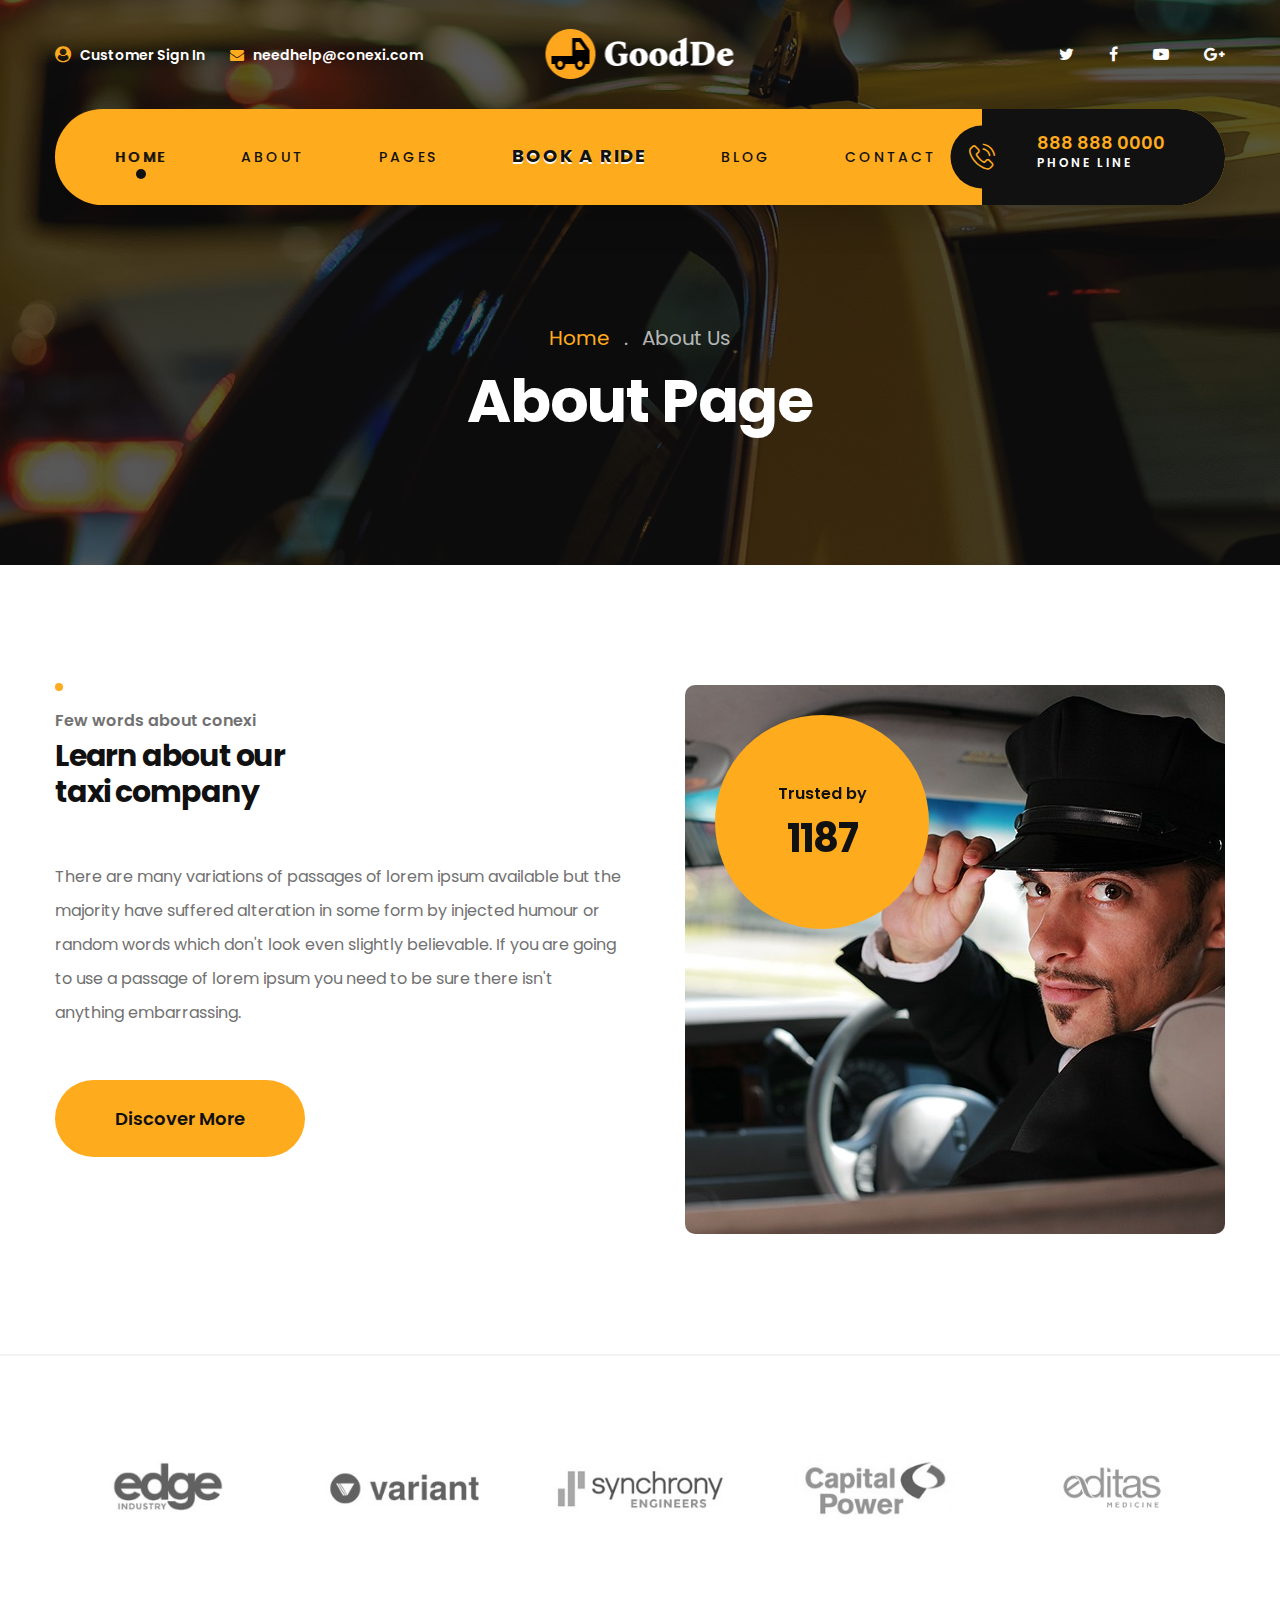
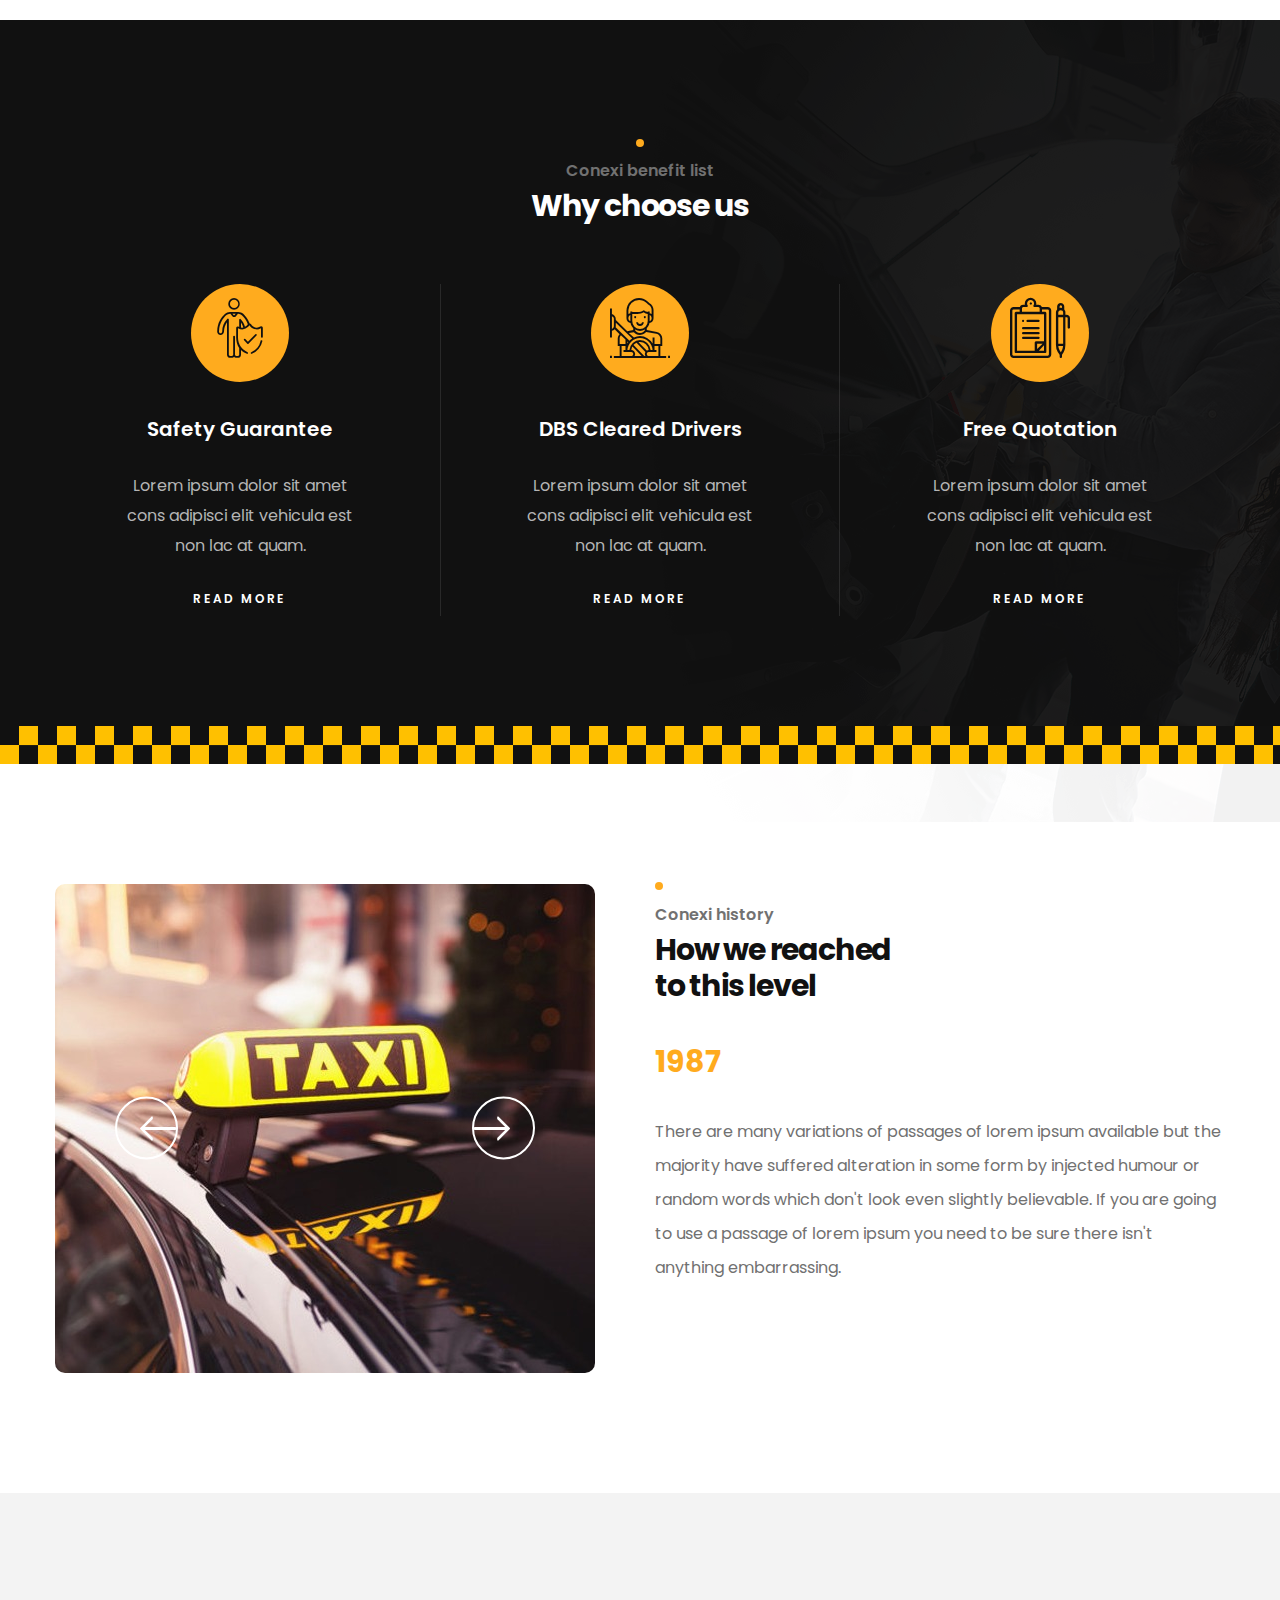
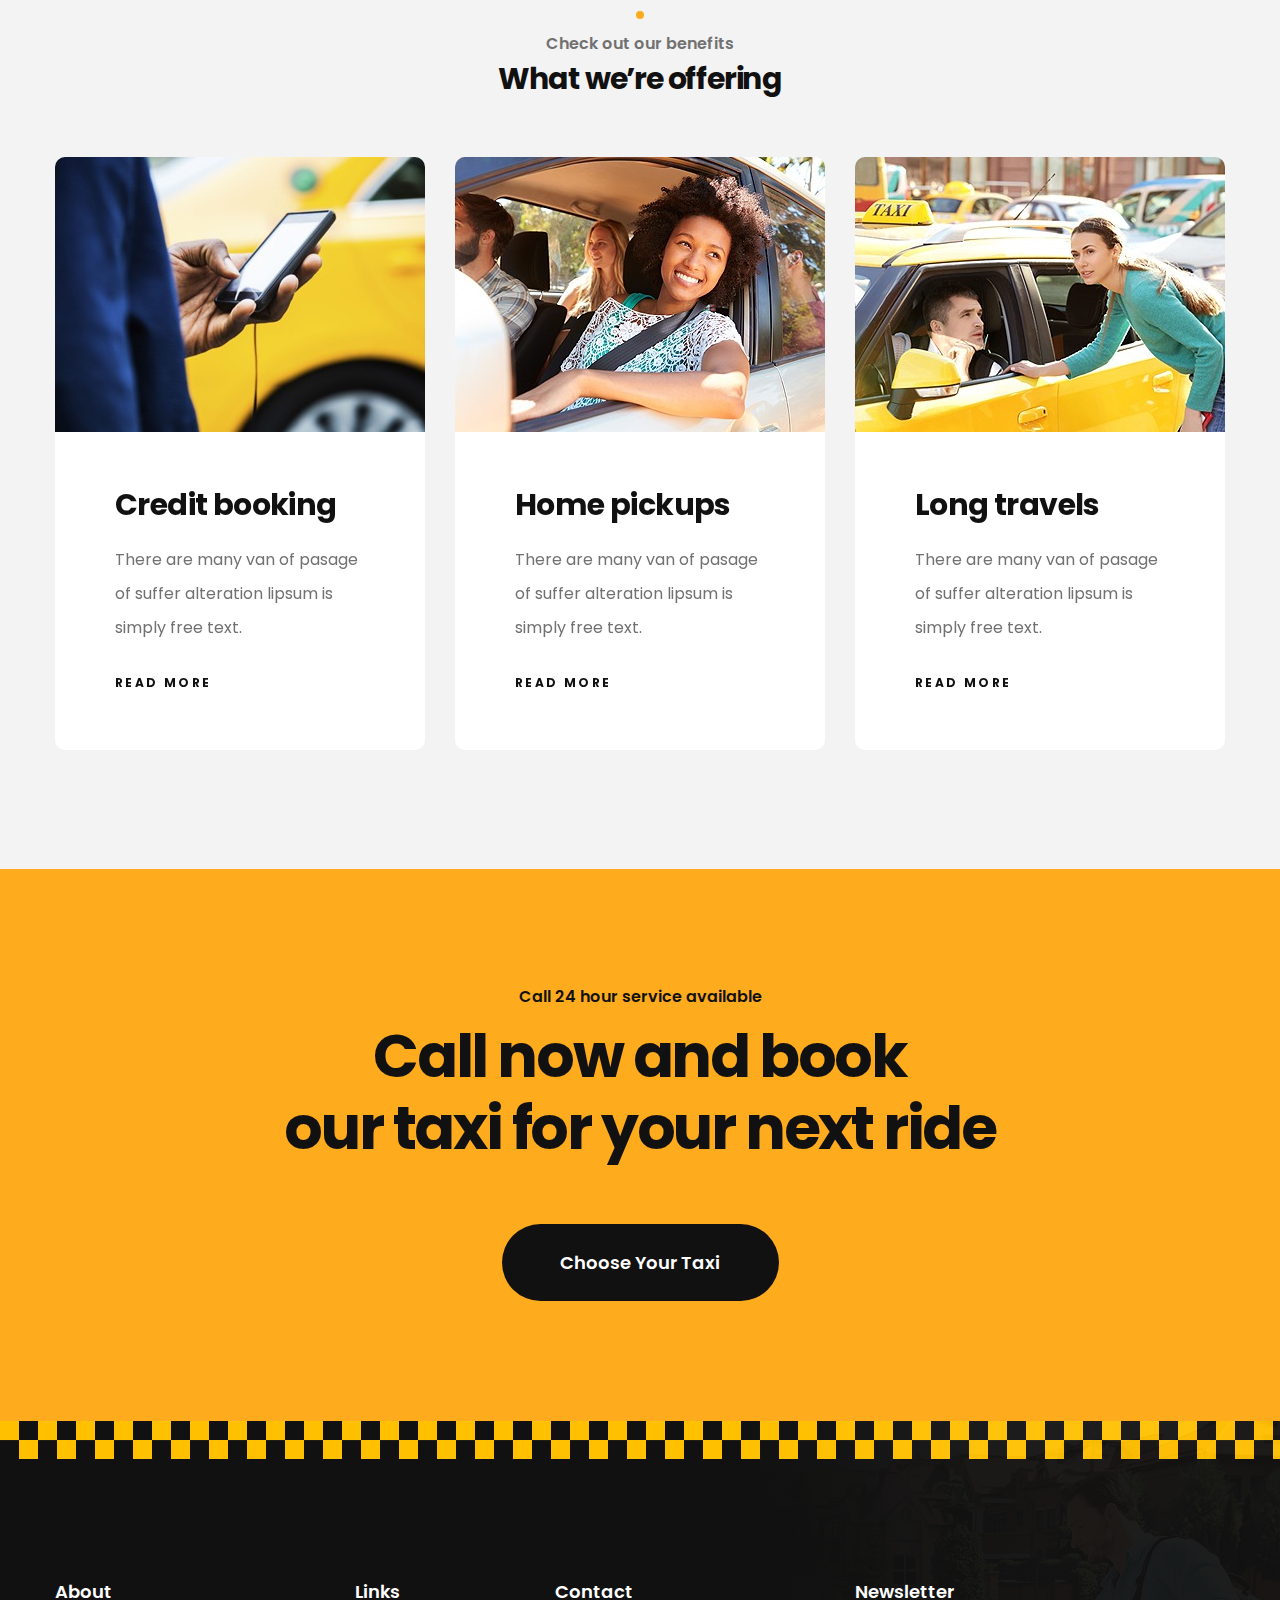
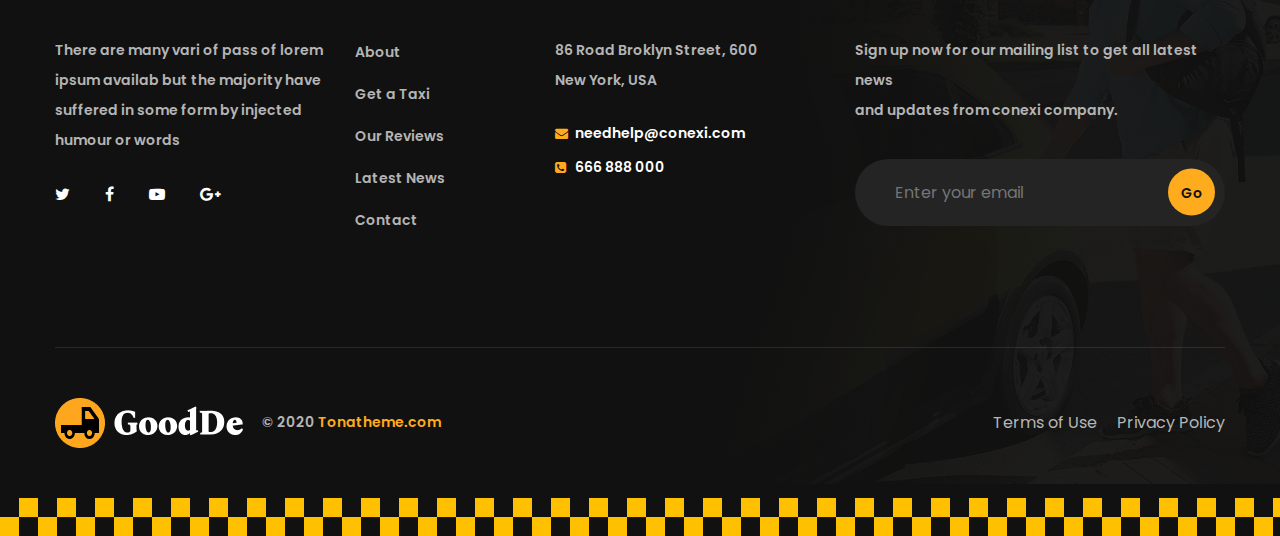
==== about.html @ 966ab7f5 "initial" ====
<!DOCTYPE html>
<html lang="en">
  <!-- Mirrored from ashik.templatepath.net/conexi-preview-files/about.html by HTTrack Website Copier/3.x [XR&CO'2014], Tue, 24 Jan 2023 10:58:40 GMT -->
  <head>
    <meta charset="UTF-8" />
    <meta name="viewport" content="width=device-width, initial-scale=1.0" />
    <meta http-equiv="X-UA-Compatible" content="ie=edge" />
    <title>About | GoodDe</title>
    <link
      rel="apple-touch-icon"
      sizes="57x57"
      href="images/favicon/apple-icon-57x57.png"
    />
    <link
      rel="apple-touch-icon"
      sizes="60x60"
      href="images/favicon/apple-icon-60x60.png"
    />
    <link
      rel="apple-touch-icon"
      sizes="72x72"
      href="images/favicon/apple-icon-72x72.png"
    />
    <link
      rel="apple-touch-icon"
      sizes="76x76"
      href="images/favicon/apple-icon-76x76.png"
    />
    <link
      rel="apple-touch-icon"
      sizes="114x114"
      href="images/favicon/apple-icon-114x114.png"
    />
    <link
      rel="apple-touch-icon"
      sizes="120x120"
      href="images/favicon/apple-icon-120x120.png"
    />
    <link
      rel="apple-touch-icon"
      sizes="144x144"
      href="images/favicon/apple-icon-144x144.png"
    />
    <link
      rel="apple-touch-icon"
      sizes="152x152"
      href="images/favicon/apple-icon-152x152.png"
    />
    <link
      rel="apple-touch-icon"
      sizes="180x180"
      href="images/favicon/apple-icon-180x180.png"
    />
    <link
      rel="icon"
      type="image/png"
      sizes="192x192"
      href="images/favicon/android-icon-192x192.png"
    />
    <link
      rel="icon"
      type="image/png"
      sizes="32x32"
      href="images/favicon/favicon-32x32.png"
    />
    <link
      rel="icon"
      type="image/png"
      sizes="96x96"
      href="images/favicon/favicon-96x96.png"
    />
    <link
      rel="icon"
      type="image/png"
      sizes="16x16"
      href="images/favicon/favicon-16x16.png"
    />
    <link rel="manifest" href="images/favicon/manifest.json" />
    <meta name="msapplication-TileColor" content="#ffffff" />
    <meta name="msapplication-TileImage" content="../ms-icon-144x144.html" />
    <meta name="theme-color" content="#ffffff" />
    <link rel="stylesheet" href="css/style.css" />
    <link rel="stylesheet" href="css/responsive.css" />
  </head>

  <body>
    <div class="preloader"></div>
    <!-- /.preloader -->
    <div class="page-wrapper">
      <header class="site-header header-one">
        <div class="top-bar">
          <div class="container">
            <div class="left-block">
              <a href="#"><i class="fa fa-user-circle"></i> Customer Sign In</a>
              <a href="#"><i class="fa fa-envelope"></i> needhelp@conexi.com</a>
            </div>
            <!-- /.left-block -->
            <div class="logo-block">
              <a href="index.html"
                ><img src="images/resources/logo-1-1.png" alt="Awesome Image"
              /></a>
            </div>
            <!-- /.logo-block -->
            <div class="social-block">
              <a href="#"><i class="fa fa-twitter"></i></a>
              <a href="#"><i class="fa fa-facebook-f"></i></a>
              <a href="#"><i class="fa fa-youtube-play"></i></a>
              <a href="#"><i class="fa fa-google-plus"></i></a>
            </div>
            <!-- /.social-block -->
          </div>
          <!-- /.container -->
        </div>
        <!-- /.top-bar -->
        <nav
          class="navbar navbar-expand-lg navbar-light header-navigation stricky"
        >
          <div class="container clearfix">
            <!-- Brand and toggle get grouped for better mobile display -->
            <div class="logo-box clearfix">
              <button class="menu-toggler" data-target="#main-nav-bar">
                <span class="fa fa-bars"></span>
              </button>
            </div>
            <!-- /.logo-box -->
            <!-- Collect the nav links, forms, and other content for toggling -->
            <div class="main-navigation" id="main-nav-bar">
              <ul class="navigation-box">
                <li class="current">
                  <a href="index.html">Home</a>
                  <!-- <ul class="sub-menu">
                    <li><a href="index.html">Home One</a></li>
                    <li><a href="index2.html">Home Two</a></li>
                    <li>
                      <a href="index.html">Header Versions</a>
                      <ul class="sub-menu">
                        <li><a href="index.html">Header One</a></li>
                        <li><a href="index2.html">Header Two</a></li>
                      </ul>
                    </li>
                  </ul> -->
                </li>
                <li><a href="about.html">About</a></li>
                <li>
                  <a href="#">Pages</a>
                  <ul class="sub-menu">
                    <li><a href="driver.html">Our Drivers</a></li>
                    <li><a href="taxi.html">Our Vehicles</a></li>
                    <!-- <li><a href="single-taxi.html">Taxi Details</a></li> -->
                  </ul>
                  <!-- /.sub-menu -->
                </li>
                <li>
                  <a
                    href="book-ride.html"
                    id="booking"
                    style="font-weight: bold !important"
                    >Book A Ride</a
                  >
                </li>
                <li>
                  <a href="blog-details.html">Blog</a>
                  <!-- <ul class="sub-menu">
                    <li><a href="blog.html">Blog Grid</a></li>
                    <li><a href="blog-details.html">Blog Details</a></li>
                  </ul> -->
                </li>
                <li><a href="contact.html">Contact</a></li>
              </ul>
            </div>
            <!-- /.navbar-collapse -->
            <div class="right-side-box">
              <a href="callto:888-888-0000" class="contact-btn-block">
                <span class="icon-block">
                  <i class="conexi-icon-phone-call"></i>
                </span>
                <span class="text-block">
                  888 888 0000
                  <span class="tag-line">Phone line</span>
                </span>
              </a>
            </div>
            <!-- /.right-side-box -->
          </div>
          <!-- /.container -->
        </nav>
      </header>
      <!-- /.site-header header-one -->
      <section class="inner-banner">
        <div class="container">
          <ul class="thm-breadcrumb">
            <li><a href="index.html">Home</a></li>
            <li><span class="sep">.</span></li>
            <li><span class="page-title">About Us</span></li>
          </ul>
          <!-- /.thm-breadcrumb -->
          <h2>About Page</h2>
        </div>
        <!-- /.container -->
      </section>
      <!-- /.inner-banner -->
      <section class="about-style-two">
        <div class="container">
          <div class="row">
            <div class="col-lg-6">
              <div class="content-block">
                <div class="block-title">
                  <div class="dot-line"></div>
                  <!-- /.dot-line -->
                  <p>Few words about conexi</p>
                  <h2>
                    Learn about our <br />
                    taxi company
                  </h2>
                </div>
                <!-- /.block-title text-center -->
                <p>
                  There are many variations of passages of lorem ipsum available
                  but the majority have suffered alteration in some form by
                  injected humour or random words which don't look even slightly
                  believable. If you are going to use a passage of lorem ipsum
                  you need to be sure there isn't anything embarrassing.
                </p>
                <a href="#" class="about-btn">Discover More</a>
              </div>
              <!-- /.content-block -->
            </div>
            <!-- /.col-lg-6 -->
            <div class="col-lg-6">
              <div class="hvr-float-shadow">
                <div class="image-block">
                  <img
                    src="images/resources/about-1-1.jpg"
                    alt="Awesome Image"
                  />
                  <div class="bubble-block">
                    <div class="inner-block">
                      <p>Trusted by</p>
                      <span class="counter">4880</span>
                    </div>
                    <!-- /.inner-block -->
                  </div>
                  <!-- /.bubble-block -->
                </div>
                <!-- /.image-block -->
              </div>
              <!-- /.hvr-float-shadow -->
            </div>
            <!-- /.col-lg-6 -->
          </div>
          <!-- /.row -->
        </div>
        <!-- /.container -->
      </section>
      <!-- /.about-style-two -->
      <hr class="style-one" />
      <div class="brand-carousel-wrapper">
        <div class="container">
          <div class="brand-carousel-one owl-theme owl-carousel">
            <div class="item">
              <img src="images/brand/brand-1-1.jpg" alt="Awesome Image" />
            </div>
            <!-- /.item -->
            <div class="item">
              <img src="images/brand/brand-1-2.jpg" alt="Awesome Image" />
            </div>
            <!-- /.item -->
            <div class="item">
              <img src="images/brand/brand-1-3.jpg" alt="Awesome Image" />
            </div>
            <!-- /.item -->
            <div class="item">
              <img src="images/brand/brand-1-4.jpg" alt="Awesome Image" />
            </div>
            <!-- /.item -->
            <div class="item">
              <img src="images/brand/brand-1-5.jpg" alt="Awesome Image" />
            </div>
            <!-- /.item -->
            <div class="item">
              <img src="images/brand/brand-1-1.jpg" alt="Awesome Image" />
            </div>
            <!-- /.item -->
            <div class="item">
              <img src="images/brand/brand-1-2.jpg" alt="Awesome Image" />
            </div>
            <!-- /.item -->
            <div class="item">
              <img src="images/brand/brand-1-3.jpg" alt="Awesome Image" />
            </div>
            <!-- /.item -->
            <div class="item">
              <img src="images/brand/brand-1-4.jpg" alt="Awesome Image" />
            </div>
            <!-- /.item -->
            <div class="item">
              <img src="images/brand/brand-1-5.jpg" alt="Awesome Image" />
            </div>
            <!-- /.item -->
          </div>
          <!-- /.brand-carousel-one -->
        </div>
        <!-- /.container -->
      </div>
      <!-- /.brand-carousel-wrapper -->
      <section class="feature-style-one thm-black-bg">
        <img
          src="images/background/feature-bg-1-1.png"
          alt="Awesome Image"
          class="feature-bg"
        />
        <div class="container">
          <div class="block-title text-center">
            <div class="dot-line"></div>
            <!-- /.dot-line -->
            <p>Conexi benefit list</p>
            <h2 class="light">Why choose us</h2>
          </div>
          <!-- /.block-title text-center -->
          <div class="row">
            <div class="col-lg-4">
              <div class="single-feature-one">
                <div class="icon-block">
                  <i class="conexi-icon-insurance"></i>
                </div>
                <!-- /.icon-block -->
                <h3><a href="#">Safety Guarantee</a></h3>
                <p>
                  Lorem ipsum dolor sit amet <br />
                  cons adipisci elit vehicula est <br />
                  non lac at quam.
                </p>
                <a href="#" class="more-link">Read More</a>
              </div>
              <!-- /.single-feature-one -->
            </div>
            <!-- /.col-lg-4 -->
            <div class="col-lg-4">
              <div class="single-feature-one">
                <div class="icon-block">
                  <i class="conexi-icon-seatbelt"></i>
                </div>
                <!-- /.icon-block -->
                <h3><a href="#">DBS Cleared Drivers</a></h3>
                <p>
                  Lorem ipsum dolor sit amet <br />
                  cons adipisci elit vehicula est <br />
                  non lac at quam.
                </p>
                <a href="#" class="more-link">Read More</a>
              </div>
              <!-- /.single-feature-one -->
            </div>
            <!-- /.col-lg-4 -->
            <div class="col-lg-4">
              <div class="single-feature-one">
                <div class="icon-block">
                  <i class="conexi-icon-consent"></i>
                </div>
                <!-- /.icon-block -->
                <h3><a href="#">Free Quotation</a></h3>
                <p>
                  Lorem ipsum dolor sit amet <br />
                  cons adipisci elit vehicula est <br />
                  non lac at quam.
                </p>
                <a href="#" class="more-link">Read More</a>
              </div>
              <!-- /.single-feature-one -->
            </div>
            <!-- /.col-lg-4 -->
          </div>
          <!-- /.row -->
        </div>
        <!-- /.container -->
      </section>
      <!-- /.feature-style-one -->
      <section class="history-style-one">
        <div class="container">
          <div class="row">
            <div class="col-lg-6">
              <div class="history-carousel-block">
                <ul class="slider history-slider-one">
                  <li class="slide-item">
                    <div class="image-block">
                      <img
                        src="images/resources/history-1-1.jpg"
                        alt="history image"
                      />
                    </div>
                    <!-- /.image-block -->
                  </li>
                  <li class="slide-item">
                    <div class="image-block">
                      <img
                        src="images/resources/history-1-1.jpg"
                        alt="history image"
                      />
                    </div>
                    <!-- /.image-block -->
                  </li>
                  <li class="slide-item">
                    <div class="image-block">
                      <img
                        src="images/resources/history-1-1.jpg"
                        alt="history image"
                      />
                    </div>
                    <!-- /.image-block -->
                  </li>
                </ul>
                <div class="history-one-slider-btn">
                  <span class="carousel-btn left-btn"
                    ><i class="conexi-icon-left"></i
                  ></span>
                  <span class="carousel-btn right-btn"
                    ><i class="conexi-icon-right"></i
                  ></span>
                </div>
                <!-- /.carousel-btn-block banner-carousel-btn -->
              </div>
              <!-- /.history-carousel-block -->
            </div>
            <!-- /.col-lg-6 -->
            <div class="col-lg-6">
              <div class="content-block">
                <div class="block-title">
                  <div class="dot-line"></div>
                  <!-- /.dot-line -->
                  <p>Conexi history</p>
                  <h2>
                    How we reached <br />
                    to this level
                  </h2>
                </div>
                <!-- /.block-title -->
                <div class="history-content history-content-one-pager">
                  <a href="#" class="pager-item active" data-slide-index="1">
                    <h3>1987</h3>
                    <p>
                      There are many variations of passages of lorem ipsum
                      available but the majority have suffered alteration in
                      some form by injected humour or random words which don't
                      look even slightly believable. If you are going to use a
                      passage of lorem ipsum you need to be sure there isn't
                      anything embarrassing.
                    </p>
                  </a>
                  <a href="#" class="pager-item" data-slide-index="2">
                    <h3>2009</h3>
                    <p>
                      There are many variations of passages of lorem ipsum
                      available but the majority have suffered alteration in
                      some form by injected humour or random words which don't
                      look even slightly believable. If you are going to use a
                      passage of lorem ipsum you need to be sure there isn't
                      anything embarrassing.
                    </p>
                  </a>
                  <a href="#" class="pager-item" data-slide-index="3">
                    <h3>2019</h3>
                    <p>
                      There are many variations of passages of lorem ipsum
                      available but the majority have suffered alteration in
                      some form by injected humour or random words which don't
                      look even slightly believable. If you are going to use a
                      passage of lorem ipsum you need to be sure there isn't
                      anything embarrassing.
                    </p>
                  </a>
                </div>
                <!-- /.testimonials-one-pager -->
              </div>
              <!-- /.content-block -->
            </div>
            <!-- /.col-lg-6 -->
          </div>
          <!-- /.row -->
        </div>
        <!-- /.container -->
      </section>
      <!-- /.history-style-one -->
      <section class="offer-style-one">
        <div class="container">
          <div class="block-title text-center">
            <div class="dot-line"></div>
            <!-- /.dot-line -->
            <p>Check out our benefits</p>
            <h2>What we’re offering</h2>
          </div>
          <!-- /.block-title -->
          <div class="row">
            <div class="col-lg-4">
              <div class="single-offer-one hvr-float-shadow">
                <div class="image-block">
                  <a href="#"><i class="fa fa-link"></i></a>
                  <img
                    src="images/resources/offer-1-1.jpg"
                    alt="Awesome Image"
                  />
                </div>
                <!-- /.image-block -->
                <div class="text-block">
                  <h3><a href="#">Credit booking</a></h3>
                  <p>
                    There are many van of pasage of suffer alteration lipsum is
                    simply free text.
                  </p>
                  <a href="#" class="more-link">Read More</a>
                </div>
                <!-- /.text-block -->
              </div>
              <!-- /.single-offer-one -->
            </div>
            <!-- /.col-lg-4 -->
            <div class="col-lg-4">
              <div class="single-offer-one hvr-float-shadow">
                <div class="image-block">
                  <a href="#"><i class="fa fa-link"></i></a>
                  <img
                    src="images/resources/offer-1-2.jpg"
                    alt="Awesome Image"
                  />
                </div>
                <!-- /.image-block -->
                <div class="text-block">
                  <h3><a href="#">Home pickups</a></h3>
                  <p>
                    There are many van of pasage of suffer alteration lipsum is
                    simply free text.
                  </p>
                  <a href="#" class="more-link">Read More</a>
                </div>
                <!-- /.text-block -->
              </div>
              <!-- /.single-offer-one -->
            </div>
            <!-- /.col-lg-4 -->
            <div class="col-lg-4">
              <div class="single-offer-one hvr-float-shadow">
                <div class="image-block">
                  <a href="#"><i class="fa fa-link"></i></a>
                  <img
                    src="images/resources/offer-1-3.jpg"
                    alt="Awesome Image"
                  />
                </div>
                <!-- /.image-block -->
                <div class="text-block">
                  <h3><a href="#">Long travels</a></h3>
                  <p>
                    There are many van of pasage of suffer alteration lipsum is
                    simply free text.
                  </p>
                  <a href="#" class="more-link">Read More</a>
                </div>
                <!-- /.text-block -->
              </div>
              <!-- /.single-offer-one -->
            </div>
            <!-- /.col-lg-4 -->
          </div>
          <!-- /.row -->
        </div>
        <!-- /.container -->
      </section>
      <!-- /.offer-style-one -->
      <section class="cta-style-one text-center">
        <div class="container">
          <p>Call 24 hour service available</p>
          <h3>
            Call now and book <br />
            our taxi for your next ride
          </h3>
          <a href="taxi.html" class="cta-btn">Choose Your Taxi</a>
        </div>
        <!-- /.container -->
      </section>
      <!-- /.cta-style-one -->
      <footer class="site-footer">
        <img
          src="images/background/footer-bg-1-1.png"
          class="footer-bg"
          alt="Awesome Image"
        />
        <div class="upper-footer">
          <div class="container">
            <div class="row">
              <div class="col-lg-3">
                <div class="footer-widget about-widget">
                  <div class="widget-title">
                    <h3>About</h3>
                  </div>
                  <!-- /.widget-title -->
                  <p>
                    There are many vari of pass of lorem ipsum availab but the
                    majority have suffered in some form by injected humour or
                    words
                  </p>
                  <div class="social-block">
                    <a href="#"><i class="fa fa-twitter"></i></a>
                    <a href="#"><i class="fa fa-facebook-f"></i></a>
                    <a href="#"><i class="fa fa-youtube-play"></i></a>
                    <a href="#"><i class="fa fa-google-plus"></i></a>
                  </div>
                  <!-- /.social-block -->
                </div>
                <!-- /.footer-widget about-widget -->
              </div>
              <!-- /.col-lg-3 -->
              <div class="col-lg-2">
                <div class="footer-widget">
                  <div class="widget-title">
                    <h3>Links</h3>
                  </div>
                  <!-- /.widget-title -->
                  <ul class="link-lists">
                    <li><a href="#">About</a></li>
                    <li><a href="#">Get a Taxi</a></li>
                    <li><a href="#">Our Reviews</a></li>
                    <li><a href="#">Latest News</a></li>
                    <li><a href="#">Contact</a></li>
                  </ul>
                </div>
                <!-- /.footer-widget -->
              </div>
              <!-- /.col-lg-2 -->
              <div class="col-lg-3">
                <div class="footer-widget">
                  <div class="widget-title">
                    <h3>Contact</h3>
                  </div>
                  <!-- /.widget-title -->
                  <p>
                    86 Road Broklyn Street, 600 <br />
                    New York, USA
                  </p>
                  <ul class="contact-infos">
                    <li><i class="fa fa-envelope"></i> needhelp@conexi.com</li>
                    <li><i class="fa fa-phone-square"></i> 666 888 000</li>
                  </ul>
                  <!-- /.contact-infos -->
                </div>
                <!-- /.footer-widget -->
              </div>
              <!-- /.col-lg-3 -->
              <div class="col-lg-4">
                <div class="footer-widget">
                  <div class="widget-title">
                    <h3>Newsletter</h3>
                  </div>
                  <!-- /.widget-title -->
                  <p>
                    Sign up now for our mailing list to get all latest news
                    <br />
                    and updates from conexi company.
                  </p>
                  <form action="#" class="subscribe-form">
                    <input
                      type="text"
                      name="email"
                      placeholder="Enter your email"
                    />
                    <button type="submit">Go</button>
                  </form>
                </div>
                <!-- /.footer-widget -->
              </div>
              <!-- /.col-lg-4 -->
            </div>
            <!-- /.row -->
          </div>
          <!-- /.container -->
        </div>
        <!-- /.upper-footer -->
        <div class="bottom-footer">
          <div class="container">
            <div class="inner-container">
              <div class="left-block">
                <a href="index.html" class="footer-logo"
                  ><img src="images/resources/logo-1-1.png" alt="Awesome Image"
                /></a>
                <span>&copy; 2020 <a href="#">Tonatheme.com</a></span>
              </div>
              <!-- /.left-block -->
              <div class="right-block">
                <ul class="link-lists">
                  <li><a href="#">Terms of Use</a></li>
                  <li><a href="#">Privacy Policy</a></li>
                </ul>
              </div>
              <!-- /.right-block -->
            </div>
            <!-- /.inner-container -->
          </div>
          <!-- /.container -->
        </div>
        <!-- /.bottom-footer -->
      </footer>
      <!-- /.site-footer -->
    </div>
    <!-- /.page-wrapper -->
    <a href="#" data-target="html" class="scroll-to-target scroll-to-top"
      ><i class="fa fa-angle-up"></i
    ></a>
    <!-- /.scroll-to-top -->
    <script src="js/jquery.js"></script>
    <script src="js/bootstrap.bundle.min.js"></script>
    <script src="js/owl.carousel.min.js"></script>
    <script src="js/bootstrap-select.min.js"></script>
    <script src="js/jquery.magnific-popup.min.js"></script>
    <script src="js/waypoints.min.js"></script>
    <script src="js/jquery.counterup.min.js"></script>
    <script src="js/jquery.bxslider.min.js"></script>
    <script src="js/theme.js"></script>
  </body>

  <!-- Mirrored from ashik.templatepath.net/conexi-preview-files/about.html by HTTrack Website Copier/3.x [XR&CO'2014], Tue, 24 Jan 2023 10:58:48 GMT -->
</html>
---- css/style.css ----
/***************************************************************************************************************
||||||||||||||||||||||||||||       MASTER STYLESHEET FOR Conexi               ||||||||||||||||||||||||||||||||||
****************************************************************************************************************
||||||||||||||||||||||||||||              TABLE OF CONTENT                  ||||||||||||||||||||||||||||||||||||
****************************************************************************************************************
****************************************************************************************************************
* 1. imported styles
* 2. miscelnious styles
* 3. header styles
* 4. slider styles
* 5. brand styles
* 6. footer styles
* 7. cta styles
* 8. blog styles
* 9. book ride styles
* 10. about styles
* 11. funfact styles
* 12. taxi styles
* 13. features styles
* 14. taxi fare styles
* 15. testimonials styles
* 16. inner banner styles
* 17. team styles
* 18. offer styles
* 19. contact styles
* 20. history styles
* 21. faq styles
* 22. sidebar styles
****************************************************************************************************************
||||||||||||||||||||||||||||            End TABLE OF CONTENT                ||||||||||||||||||||||||||||||||||||
****************************************************************************************************************/
/*
* 1. imported styles
*/
@import url("https://fonts.googleapis.com/css?family=Poppins:300,400,500,600,700,800,900");
@import url("bootstrap.min.css");
@import url("animate.css");
@import url("font-awesome.min.css");
@import url("owl.carousel.css");
@import url("hover-min.css");
@import url("owl.theme.default.min.css");
@import url("bootstrap-select.min.css");
@import url("magnific-popup.css");
@import url("jquery.bxslider.min.css");
@import url("../plugins/conexi-icon/style.css");
/*
* 2. miscelnious styles
*/
body {
  font-family: "Poppins", sans-serif;
  font-size: 16px;
  line-height: 34px;
  color: #717171;
}

a:active,
a:hover,
a:focus,
a:visited {
  text-decoration: none;
}

.page-wrapper {
  position: relative;
  margin: 0 auto;
  width: 100%;
  min-width: 300px;
  overflow: hidden;
}

@media (min-width: 1200px) {
  .container {
    max-width: 1200px;
  }
}
.thm-black-bg {
  background-color: #111111;
}

.thm-base-bg {
  background-color: #ffab1e;
}

.thm-gray-bg {
  background-color: #f3f3f3;
}

hr.style-one {
  margin: 0;
  border-top: 2px solid #f3f3f3;
}

@-webkit-keyframes bgSlide {
  0% {
    background-position: 0 0;
  }
  20% {
    background-position: -100px 0;
  }
  40% {
    background-position: -200px 0;
  }
  60% {
    background-position: -150px 0;
  }
  80% {
    background-position: -100px 0;
  }
  100% {
    background-position: 0px 0;
  }
}

@keyframes bgSlide {
  0% {
    background-position: 0 0;
  }
  20% {
    background-position: -100px 0;
  }
  40% {
    background-position: -200px 0;
  }
  60% {
    background-position: -150px 0;
  }
  80% {
    background-position: -100px 0;
  }
  100% {
    background-position: 0px 0;
  }
}
@-webkit-keyframes bgSlideReverse {
  0% {
    background-position: 0 0;
  }
  20% {
    background-position: 100px 0;
  }
  40% {
    background-position: 200px 0;
  }
  60% {
    background-position: 150px 0;
  }
  80% {
    background-position: 100px 0;
  }
  100% {
    background-position: 0px 0;
  }
}
@keyframes bgSlideReverse {
  0% {
    background-position: 0 0;
  }
  20% {
    background-position: 100px 0;
  }
  40% {
    background-position: 200px 0;
  }
  60% {
    background-position: 150px 0;
  }
  80% {
    background-position: 100px 0;
  }
  100% {
    background-position: 0px 0;
  }
}
.bootstrap-select .btn-light:not(:disabled):not(.disabled).active,
.bootstrap-select .btn-light:not(:disabled):not(.disabled):active,
.bootstrap-select .show > .btn-light.dropdown-toggle {
  background-color: transparent;
  box-shadow: none !important;
  outline: none;
}
.bootstrap-select > .dropdown-toggle {
  box-shadow: none !important;
}
.bootstrap-select .dropdown-toggle:focus,
.bootstrap-select > select.mobile-device:focus + .dropdown-toggle {
  outline: none !important;
}

.bootstrap-select .dropdown-menu {
  padding-top: 0;
  padding-bottom: 0;
  margin-top: 0;
  z-index: 991;
}
.bootstrap-select .dropdown-menu > li + li > a {
  border-top: 1px solid #eee;
}
.bootstrap-select .dropdown-menu > li:first-child > a {
  padding-top: 10px;
}
.bootstrap-select .dropdown-menu > li:last-child > a {
  padding-bottom: 10px;
}
.bootstrap-select .dropdown-menu > li.selected > a {
  background: #ffab1e;
  color: #fff;
}
.bootstrap-select .dropdown-menu > li > a {
  font-size: 16px;
  font-weight: 500;
  padding: 9px 20px;
  color: #111111;
  transition: all 0.4s ease;
}
.bootstrap-select .dropdown-menu > li > a:hover {
  background: #ffab1e;
  color: #fff;
  cursor: pointer;
}

.block-title {
  margin-bottom: 60px;
}
.block-title .dot-line {
  display: inline-block;
  vertical-align: middle;
  width: 8px;
  height: 8px;
  border-radius: 50%;
  background-color: #ffab1e;
}
.block-title .dot-line + p {
  margin-top: -5px;
}
.block-title h2,
.block-title p {
  margin: 0;
  color: #111111;
}
.block-title h2.light,
.block-title p.light {
  color: #fff;
}
.block-title p {
  color: #717171;
  font-weight: 600;
  font-size: 16px;
}
.block-title p.light-2 {
  color: #b5b5b5;
}
.block-title h2 {
  font-size: 30px;
  letter-spacing: -0.04em;
  font-weight: 700;
}

.block-text p {
  margin: 0;
  color: #717171;
  font-size: 16px;
  line-height: 34px;
}

.preloader {
  position: fixed;
  top: 0;
  left: 0;
  width: 100%;
  height: 100%;
  z-index: 9999;
  background-color: #fff;
  background-image: url(../images/resources/preloader.gif);
  background-repeat: no-repeat;
  background-position: center center;
}

.scroll-to-top {
  display: inline-block;
  width: 45px;
  height: 45px;
  background: #ffab1e;
  position: fixed;
  bottom: 40px;
  right: 40px;
  z-index: 99;
  text-align: center;
  transition: all 0.4s ease;
  display: none;
  border-radius: 50%;
}
.scroll-to-top:after,
.scroll-to-top:before {
  width: 45px;
  height: 45px;
  border-radius: 50%;
  background-color: #ffab1e;
  position: absolute;
  top: 50%;
  left: 50%;
  -webkit-transform: translate(-50%, -50%);
  transform: translate(-50%, -50%);
  -webkit-animation-delay: 0.9s;
  animation-delay: 0.9s;
  content: "";
  position: absolute;
  box-shadow: 0 0 0 0 rgba(255, 255, 255, 0.6);
  -webkit-animation: ripple 3s infinite;
  animation: ripple 3s infinite;
  transition: all 0.4s ease;
}
.scroll-to-top:after {
  -webkit-animation-delay: 0.6s;
  animation-delay: 0.6s;
}
@-webkit-keyframes ripple {
  70% {
    box-shadow: 0 0 0 40px rgba(255, 255, 255, 0);
  }
  100% {
    box-shadow: 0 0 0 0 rgba(255, 255, 255, 0);
  }
}
@keyframes ripple {
  70% {
    box-shadow: 0 0 0 40px rgba(255, 255, 255, 0);
  }
  100% {
    box-shadow: 0 0 0 0 rgba(255, 255, 255, 0);
  }
}
.scroll-to-top i {
  font-size: 18px;
  line-height: 45px;
  color: #111111;
  position: relative;
  z-index: 10;
}
.scroll-to-top:hover {
  background: #111111;
}
.scroll-to-top:hover:before,
.scroll-to-top:hover:after {
  background-color: #111111;
}
.scroll-to-top:hover i {
  color: #ffab1e;
}

/*
* 3. header styles
*/
.header-navigation {
  background-color: transparent;
  margin-bottom: 0;
  border: none;
  border-radius: 0;
  padding: 0;
  position: relative;
  background-color: transparent;
}
.header-navigation .container {
  background: transparent;
  position: relative;
  display: block;
}
.header-navigation .container .logo-box {
  float: left;
  position: absolute;
  top: 50%;
  left: 15px;
  -webkit-transform: translateY(-50%);
  transform: translateY(-50%);
}
.header-navigation .container .navbar-brand {
  height: auto;
  margin: 0;
}
.header-navigation .container .menu-toggler {
  display: none;
}
.header-navigation .container .right-side-box {
  position: absolute;
  top: 0%;
  right: 0px;
}
.header-navigation .main-navigation {
  float: left;
  text-align: left;
}
@media (min-width: 1200px) {
  .header-navigation .main-navigation {
    display: block !important;
  }
}

.header-navigation ul.navigation-box {
  margin: 0;
  padding: 0;
  list-style: none;
}
.header-navigation ul.navigation-box li a .sub-nav-toggler {
  display: none;
}
.header-navigation ul.navigation-box > li {
  position: relative;
  padding: 0px 0;
  display: inline-block;
  vertical-align: middle;
  /* Second Level Menu */
  /* Thrid Level Menu */
}
.header-navigation ul.navigation-box > li + li {
  margin-left: 45px;
}
.header-navigation ul.navigation-box > li:first-child {
  padding-left: 0;
}
.header-navigation ul.navigation-box > li:last-child {
  padding-right: 0;
}
.header-navigation ul.navigation-box > li > a {
  font-weight: 500;
  font-size: 14px;
  text-transform: uppercase;
  letter-spacing: 0.2em;
  color: #111111;
  padding: 0;
  transition: all 0.4s ease;
  position: relative;
}
#booking {
  font-size: 18px !important;
  letter-spacing: 0.1em;
  text-shadow: 0px 2px white;
}
.header-navigation ul.navigation-box > li > a:before {
  content: "";
  width: 10px;
  height: 10px;
  border-radius: 50%;
  background-color: #111111;
  position: absolute;
  top: 110%;
  left: 50%;
  -webkit-transform: translateX(50%) scale(1, 0);
  transform: translateX(50%) scale(1, 0);
  transition: -webkit-transform 0.4s ease;
  transition: transform 0.4s ease;
  transition: transform 0.4s ease, -webkit-transform 0.4s ease;
  -webkit-transform-origin: left center;
  transform-origin: left center;
}
@media (max-width: 1199px) {
  .header-navigation ul.navigation-box > li > a:before {
    display: none;
  }
}
.header-navigation ul.navigation-box > li.current > a,
.header-navigation ul.navigation-box > li:hover > a {
  color: #111111;
  text-shadow: 1px 0 0 rgba(17, 17, 17, 0.8);
}
.header-navigation ul.navigation-box > li.current > a:before,
.header-navigation ul.navigation-box > li:hover > a:before {
  -webkit-transform: translateX(-50%) scale(1, 1);
  transform: translateX(-50%) scale(1, 1);
  -webkit-transform-origin: right center;
  transform-origin: right center;
}
.header-navigation ul.navigation-box > li > .sub-menu {
  position: absolute;
  top: 100%;
  left: 0;
  z-index: 1000;
  float: left;
  min-width: 220px;
  padding: 0px 0px;
  text-align: left;
  list-style: none;
  background-color: #111111;
  background-clip: padding-box;
  opacity: 0;
  border-radius: 0px;
  visibility: hidden;
  transition: opacity 0.4s ease, visibility 0.4s ease;
  box-shadow: 0px 10px 18px rgba(0, 0, 0, 0.1);
}
@media (min-width: 1200px) {
  .header-navigation ul.navigation-box > li > .sub-menu {
    display: block !important;
  }
}
.header-navigation ul.navigation-box > li > .sub-menu.right-align {
  left: auto;
  right: 0;
}
.header-navigation ul.navigation-box > li > .sub-menu.center-align {
  left: 50%;
  -webkit-transform: translateX(-50%);
  transform: translateX(-50%);
}
.header-navigation ul.navigation-box > li > .sub-menu > li {
  display: block;
  position: relative;
  transition: all 0.4s ease;
}
.header-navigation ul.navigation-box > li > .sub-menu > li + li {
  border-top: 1px solid rgba(255, 255, 255, 0.1);
}
.header-navigation ul.navigation-box > li > .sub-menu > li > a {
  font-size: 15px;
  color: #fff;
  font-weight: 500;
  padding: 12px 30px;
  display: block;
  line-height: 26px;
  white-space: nowrap;
  position: relative;
  transition: all 0.4s ease;
}
.header-navigation ul.navigation-box > li > .sub-menu > li:hover > a {
  color: #111111;
  background: #ffab1e;
}
.header-navigation ul.navigation-box > li:hover:before {
  -webkit-transform: scale(1, 1);
  transform: scale(1, 1);
  -webkit-transform-origin: left bottom;
  transform-origin: left bottom;
}
.header-navigation ul.navigation-box > li:hover > .sub-menu {
  opacity: 1;
  visibility: visible;
}
.header-navigation ul.navigation-box > li > ul > li {
  /* no more nested showen */
}
.header-navigation ul.navigation-box > li > ul > li > .sub-menu {
  position: absolute;
  top: 0%;
  left: 100%;
  z-index: 1000;
  float: left;
  min-width: 220px;
  padding: 0px 0px;
  text-align: left;
  list-style: none;
  background-color: #111111;
  background-clip: padding-box;
  opacity: 0;
  border-radius: 0px;
  visibility: hidden;
  transition: opacity 0.4s ease, visibility 0.4s ease;
  box-shadow: 0px 10px 18px rgba(0, 0, 0, 0.1);
}
@media (min-width: 1200px) {
  .header-navigation ul.navigation-box > li > ul > li > .sub-menu {
    display: block !important;
  }
}
.header-navigation ul.navigation-box > li > ul > li > .sub-menu.right-align {
  left: auto;
  right: 100%;
}
.header-navigation ul.navigation-box > li > ul > li > .sub-menu.center-align {
  left: 50%;
  -webkit-transform: translateX(-50%);
  transform: translateX(-50%);
}
.header-navigation ul.navigation-box > li > ul > li > .sub-menu > li {
  display: block;
  position: relative;
  transition: all 0.4s ease;
}
.header-navigation ul.navigation-box > li > ul > li > .sub-menu > li + li {
  border-top: 1px solid rgba(255, 255, 255, 0.1);
}
.header-navigation ul.navigation-box > li > ul > li > .sub-menu > li > a {
  font-size: 15px;
  color: #fff;
  font-weight: 500;
  padding: 12px 30px;
  display: block;
  line-height: 26px;
  white-space: nowrap;
  position: relative;
  transition: all 0.4s ease;
}
.header-navigation ul.navigation-box > li > ul > li > .sub-menu > li:hover > a {
  color: #111111;
  background: #ffab1e;
}
.header-navigation ul.navigation-box > li > ul > li:hover > .sub-menu {
  opacity: 1;
  visibility: visible;
}
.header-navigation ul.navigation-box > li > ul > li ul {
  display: none;
}

.header-navigation.stricky-fixed {
  position: fixed;
  top: 0;
  left: 0;
  width: 100%;
  z-index: 991;
  background: #111111;
  border-bottom: 0;
}

.site-header.header-one {
  position: absolute;
  top: 0;
  left: 0;
  width: 100%;
  z-index: 99;
}
.site-header.header-one .top-bar .container {
  display: -moz-flex;
  display: -ms-flex;
  display: -o-flex;
  display: -webkit-box;
  display: flex;
  -webkit-box-pack: justify;
  justify-content: space-between;
  position: relative;
  padding-top: 37px;
  padding-bottom: 37px;
}
.site-header.header-one .top-bar .left-block a {
  display: inline-block;
  vertical-align: middle;
  color: #ffffff;
  font-size: 14px;
  font-weight: 600;
  transition: all 0.4s ease;
}
.site-header.header-one .top-bar .left-block a + a {
  margin-left: 21px;
}
.site-header.header-one .top-bar .left-block a i {
  color: #ffab1e;
  font-size: 16px;
  margin-right: 6px;
  transition: all 0.4s ease;
}
.site-header.header-one .top-bar .left-block a i.fa-envelope {
  font-size: 14px;
}
.site-header.header-one .top-bar .left-block a:hover {
  color: #ffab1e;
}
.site-header.header-one .top-bar .left-block a:hover i {
  color: #fff;
}
.site-header.header-one .top-bar .logo-block {
  position: absolute;
  top: 50%;
  left: 50%;
  -webkit-transform: translate(-50%, -50%);
  transform: translate(-50%, -50%);
}
.site-header.header-one .top-bar .social-block a {
  color: #ffffff;
  font-size: 16px;
  display: inline-block;
  vertical-align: middle;
  transition: all 0.4s ease;
}
.site-header.header-one .top-bar .social-block a + a {
  margin-left: 31px;
}
.site-header.header-one .top-bar .social-block a:hover {
  color: #ffab1e;
}
.site-header.header-one .header-navigation {
  background: transparent;
}
.site-header.header-one .header-navigation .container {
  background-color: #ffab1e;
  box-shadow: 0 10px 40px rgba(0, 0, 0, 0.2);
  border-radius: 47.5px;
  padding-left: 60px;
}
@media (min-width: 1200px) {
  .site-header.header-one .header-navigation .container {
    max-width: 1170px;
  }
}
.site-header.header-one .header-navigation ul.navigation-box > li.current > a,
.site-header.header-one .header-navigation ul.navigation-box > li:hover > a {
  color: #111111;
}
.site-header.header-one .header-navigation ul.navigation-box > li {
  padding: 30.5px 0;
}
.site-header.header-one .header-navigation ul.navigation-box > li + li {
  margin-left: 70px;
}
.site-header.header-one .header-navigation .right-side-box .contact-btn-block {
  display: inline-block;
  vertical-align: middle;
  background-color: #111111;
  border-top-right-radius: 47.5px;
  border-bottom-right-radius: 47.5px;
  padding: 25.5px 0;
  padding-left: 55px;
  padding-right: 60px;
  position: relative;
  z-index: 99;
}
.site-header.header-one
  .header-navigation
  .right-side-box
  .contact-btn-block
  .icon-block {
  width: 63px;
  height: 63px;
  border-radius: 50%;
  text-align: center;
  color: #ffab1e;
  background-color: #111111;
  line-height: 63px;
  display: inline-block;
  vertical-align: middle;
  position: absolute;
  top: 50%;
  left: 0;
  -webkit-transform: translate(-50%, -50%);
  transform: translate(-50%, -50%);
}
.site-header.header-one
  .header-navigation
  .right-side-box
  .contact-btn-block
  .icon-block
  i {
  font-size: 26px;
  line-height: 63px;
}
.site-header.header-one
  .header-navigation
  .right-side-box
  .contact-btn-block
  .text-block {
  display: inline-block;
  line-height: 1em;
  color: #ffab1e;
  font-size: 18px;
  font-weight: 600;
}
.site-header.header-one
  .header-navigation
  .right-side-box
  .contact-btn-block
  .tag-line {
  display: block;
  color: #fff;
  font-size: 12px;
  text-transform: uppercase;
  letter-spacing: 0.2em;
  margin-top: 2px;
}
.site-header.header-one .header-navigation.stricky-fixed {
  background-color: #ffab1e;
  box-shadow: 0 10px 40px rgba(0, 0, 0, 0.2);
}
.site-header.header-one .header-navigation.stricky-fixed .container {
  background-size: contain;
  box-shadow: none;
}
.site-header.header-one .header-navigation.stricky-fixed .container:after {
  content: "";
  background-color: #111111;
  width: 100000px;
  height: 100%;
  position: absolute;
  top: 0;
  left: 100%;
}
.site-header.header-one
  .header-navigation.stricky-fixed
  .container
  .right-side-box
  .contact-btn-block {
  border-radius: 0;
  margin-top: -1px;
  padding-top: 25.5px;
  padding-bottom: 25.5px;
}

.site-header.header-two {
  background-color: #111111;
}
.site-header.header-two .top-bar .inner-container {
  border-bottom: 2px solid rgba(255, 255, 255, 0.1);
  display: -webkit-box;
  display: flex;
  -webkit-box-pack: justify;
  justify-content: space-between;
  -webkit-box-align: center;
  align-items: center;
  padding: 30px 0;
}
.site-header.header-two .top-bar .contact-infos {
  margin: 0;
  padding: 0;
  list-style: none;
  display: -webkit-box;
  display: flex;
  -webkit-box-align: center;
  align-items: center;
  -webkit-box-pack: justify;
  justify-content: space-between;
}
.site-header.header-two .top-bar .contact-infos li + li {
  margin-left: 21px;
}
.site-header.header-two .top-bar .contact-infos li a {
  display: inline-block;
  vertical-align: middle;
  color: #ffffff;
  font-size: 14px;
  font-weight: 600;
  transition: all 0.4s ease;
}
.site-header.header-two .top-bar .contact-infos li a i {
  color: #ffab1e;
  font-size: 16px;
  margin-right: 6px;
  transition: all 0.4s ease;
}
.site-header.header-two .top-bar .contact-infos li a i.fa-envelope {
  font-size: 14px;
}
.site-header.header-two .top-bar .contact-infos li a:hover {
  color: #ffab1e;
}
.site-header.header-two .top-bar .contact-infos li a:hover i {
  color: #fff;
}
.site-header.header-two .top-bar .contact-infos .social-block a {
  margin: 0;
}
.site-header.header-two .top-bar .contact-infos .social-block a + a {
  margin-left: 29px;
}
.site-header.header-two .top-bar .contact-infos .social-block a i {
  margin: 0;
  font-size: 16px;
  color: #fff;
  transition: all 0.4s ease;
}
.site-header.header-two .top-bar .contact-infos .social-block a i:hover {
  color: #ffab1e;
}
.site-header.header-two .header-navigation ul.navigation-box > li {
  padding: 22px 0;
}
.site-header.header-two .header-navigation ul.navigation-box > li > a {
  color: #b5b5b5;
  font-weight: 600;
  font-size: 16px;
  text-transform: capitalize;
  letter-spacing: 0;
}
.site-header.header-two .header-navigation ul.navigation-box > li > a:before {
  background-color: #ffab1e;
}
.site-header.header-two .header-navigation ul.navigation-box > li.current > a,
.site-header.header-two .header-navigation ul.navigation-box > li:hover > a {
  color: #ffab1e;
}
.site-header.header-two .header-navigation .container .right-side-box {
  right: 15px;
  top: 50%;
  -webkit-transform: translateY(-50%);
  transform: translateY(-50%);
}
.site-header.header-two
  .header-navigation
  .container
  .right-side-box
  .contact-btn-block {
  display: -webkit-box;
  display: flex;
  -webkit-box-align: center;
  align-items: center;
  -webkit-box-pack: justify;
  justify-content: space-between;
}
.site-header.header-two
  .header-navigation
  .container
  .right-side-box
  .contact-btn-block
  .text-block,
.site-header.header-two
  .header-navigation
  .container
  .right-side-box
  .contact-btn-block
  .icon-block {
  line-height: 1em;
}
.site-header.header-two
  .header-navigation
  .container
  .right-side-box
  .contact-btn-block
  i {
  color: #ffab1e;
  font-size: 22px;
  transition: all 0.4s ease;
}
.site-header.header-two
  .header-navigation
  .container
  .right-side-box
  .contact-btn-block
  .text-block {
  color: #fff;
  font-weight: 600;
  font-size: 16px;
  margin-left: 10px;
  transition: all 0.4s ease;
}
.site-header.header-two
  .header-navigation
  .container
  .right-side-box
  .contact-btn-block:hover
  i {
  color: #fff;
}
.site-header.header-two
  .header-navigation
  .container
  .right-side-box
  .contact-btn-block:hover
  .text-block {
  color: #ffab1e;
}

/*
* 4. slider styles
*/
.main-banner-wrapper {
  position: relative;
}
.main-banner-wrapper .carousel-btn-block .carousel-btn {
  display: inline-block;
  vertical-align: middle;
  cursor: pointer;
  transition: all 0.4s ease;
  font-size: 36px;
  color: #fff;
  width: 63px;
  height: 63px;
  border-style: solid;
  border-width: 2px;
  border-color: white;
  border-radius: 50%;
  position: absolute;
  top: 50%;
  -webkit-transform: translateY(-50%);
  transform: translateY(-50%);
  z-index: 9;
  transition: all 0.4s ease;
}
.main-banner-wrapper .carousel-btn-block .carousel-btn i {
  line-height: 59px;
}
.main-banner-wrapper .carousel-btn-block .carousel-btn:hover {
  color: #ffab1e;
  border-color: #ffab1e;
}
.main-banner-wrapper .carousel-btn-block .carousel-btn i {
  display: block;
  vertical-align: middle;
}
.main-banner-wrapper .carousel-btn-block .carousel-btn.left-btn {
  left: 120px;
  text-align: right;
}
.main-banner-wrapper .carousel-btn-block .carousel-btn.right-btn {
  right: 120px;
  text-align: left;
}

.banner-style-one .slide {
  padding-bottom: 176.5px;
  padding-top: 376.5px;
  background-repeat: no-repeat;
  background-position: center center;
  background-size: cover;
}
.banner-style-one .owl-nav {
  display: none;
}
.banner-style-one .owl-dots {
  display: none;
}
.banner-style-one h3,
.banner-style-one p {
  margin: 0;
}
.banner-style-one .banner-title {
  margin: 0;
  color: #ffffff;
  font-size: 50px;
  line-height: 60px;
  font-weight: 700;
  letter-spacing: -0.02em;
  opacity: 0;
  -webkit-transform: translateY(-100px);
  transform: translateY(-100px);
  transition: all 1.5s ease 1s;
}
.banner-style-one p {
  color: #ffffff;
  font-size: 30px;
  line-height: 40px;
  font-weight: 500;
  opacity: 0;
  margin-top: 43px;
  margin-bottom: 40px;
  -webkit-transform: translateY(50px);
  transform: translateY(50px);
  transition: all 1.5s ease;
}
.banner-style-one .btn-block {
  opacity: 0;
  -webkit-transform: translateY(-50px);
  transform: translateY(-50px);
  transition: all 1.5s ease;
}
.banner-style-one .banner-btn {
  display: inline-block;
  vertical-align: middle;
  font-weight: 600;
  background-color: #ffab1e;
  color: #111111;
  font-size: 18px;
  border-radius: 38.5px;
  padding: 21.5px 59px;
  transition: all 0.4s ease;
}
.banner-style-one .banner-btn:hover {
  color: #111111;
  background-color: #fff;
}
.banner-style-one .active .banner-title,
.banner-style-one .active p,
.banner-style-one .active .btn-block {
  opacity: 1;
  -webkit-transform: translateY(0px);
  transform: translateY(0px);
}
.banner-style-one .active p {
  transition-delay: 1s;
  opacity: 0.7;
}
.banner-style-one .active .btn-block {
  transition-delay: 2s;
}
.banner-style-one .owl-dots {
  margin: 0;
  position: absolute;
  bottom: 40px;
  left: 0;
  width: 100%;
}
.banner-style-one .owl-dots .owl-dot span {
  width: 7px;
  height: 7px;
  background-color: #d5dbd5;
  margin: 0;
  transition: all 0.4s ease;
}
.banner-style-one .owl-dots .owl-dot + .owl-dot {
  margin-left: 25px;
}
.banner-style-one .owl-dots .owl-dot.active span {
  background-color: #ffab1e;
}
.banner-style-one.no-dots .owl-dots {
  display: none !important;
}

.banner-style-two .slide {
  padding-bottom: 105px;
  padding-top: 105px;
  background-repeat: no-repeat;
  background-position: center center;
  background-size: cover;
}
.banner-style-two .owl-nav {
  display: none;
}
.banner-style-two .owl-dots {
  display: none;
}
.banner-style-two h3,
.banner-style-two p {
  margin: 0;
}
.banner-style-two h3 {
  font-size: 80px;
  line-height: 90px;
  color: #111111;
  letter-spacing: -0.04em;
  font-weight: bold;
  margin-bottom: 35px;
}
.banner-style-two .banner-circle {
  width: 100%;
  max-width: 670px;
  height: 670px;
  background-position: center center;
  background-repeat: no-repeat;
  background-color: #ffab1e;
  background-blend-mode: overlay;
  margin-left: auto;
  margin-right: auto;
  border-radius: 50%;
  display: -webkit-box;
  display: flex;
  -webkit-box-pack: center;
  justify-content: center;
  -webkit-box-align: center;
  align-items: center;
}
.banner-style-two .banner-circle .inner-block {
  width: 100%;
}
.banner-style-two .btn-block {
  opacity: 0;
  -webkit-transform: translateY(-50px);
  transform: translateY(-50px);
  transition: all 1.5s ease;
}
.banner-style-two .banner-btn {
  display: inline-block;
  vertical-align: middle;
  font-weight: 600;
  background-color: #111111;
  color: #fff;
  font-size: 18px;
  border-radius: 38.5px;
  padding: 21.5px 59px;
  transition: all 0.4s ease;
}
.banner-style-two .banner-btn:hover {
  color: #111111;
  background-color: #fff;
}
.banner-style-two .active .banner-title,
.banner-style-two .active p,
.banner-style-two .active .btn-block {
  opacity: 1;
  -webkit-transform: translateY(0px);
  transform: translateY(0px);
}
.banner-style-two .active p {
  transition-delay: 1s;
  opacity: 0.7;
}
.banner-style-two .active .btn-block {
  transition-delay: 2s;
}
.banner-style-two .active .banner-circle {
  -webkit-animation-duration: 2s;
  animation-duration: 2s;
  -webkit-animation-fill-mode: both;
  animation-fill-mode: both;
  -webkit-backface-visibility: visible !important;
  backface-visibility: visible !important;
  -webkit-animation-name: flipInX;
  animation-name: flipInX;
}
.banner-style-two .owl-dots {
  margin: 0;
  position: absolute;
  bottom: 40px;
  left: 0;
  width: 100%;
}
.banner-style-two .owl-dots .owl-dot span {
  width: 7px;
  height: 7px;
  background-color: #d5dbd5;
  margin: 0;
  transition: all 0.4s ease;
}
.banner-style-two .owl-dots .owl-dot + .owl-dot {
  margin-left: 25px;
}
.banner-style-two .owl-dots .owl-dot.active span {
  background-color: #ffab1e;
}
.banner-style-two.no-dots .owl-dots {
  display: none !important;
}

/*
* 5. brand styles
*/
.brand-carousel-one {
  padding: 90px 0;
}
.brand-carousel-one .owl-nav {
  margin: 0;
}

/*
* 6. footer styles
*/
.site-footer {
  position: relative;
  background-color: #111111;
}
.site-footer:before,
.site-footer:after {
  content: "";
  position: absolute;
  width: 100%;
  left: 0;
  height: 38px;
  background-color: #111111;
  background-repeat: repeat-x;
  background-position: 0 0;
}
.site-footer:before {
  top: 0;
  background-image: url(../images/resources/zigzag-box.png);
  -webkit-animation: bgSlideReverse 20s linear infinite;
  animation: bgSlideReverse 20s linear infinite;
}
.site-footer:after {
  -webkit-animation: bgSlide 20s linear infinite;
  animation: bgSlide 20s linear infinite;
  background-image: url(../images/resources/zigzag-box-2.png);
  bottom: 0;
}
.site-footer.no-top-zigzag .upper-footer {
  padding-top: 120px;
}
.site-footer.no-top-zigzag:before {
  display: none;
}
.site-footer .container {
  position: relative;
}
.site-footer .footer-bg {
  position: absolute;
  top: 0;
  right: 0;
  opacity: 0.05;
}
.site-footer .upper-footer {
  padding-bottom: 110px;
  padding-top: 160px;
}
.site-footer .bottom-footer .inner-container {
  display: -moz-flex;
  display: -ms-flex;
  display: -o-flex;
  display: -webkit-box;
  display: flex;
  -webkit-box-pack: justify;
  justify-content: space-between;
  -webkit-box-align: center;
  align-items: center;
  border-top: 1px solid rgba(255, 255, 255, 0.1);
  padding-top: 50px;
  padding-bottom: 88px;
}
.site-footer .bottom-footer .left-block .footer-logo {
  display: inline-block;
  vertical-align: middle;
  margin-right: 14px;
}
.site-footer .bottom-footer .left-block span {
  color: #b5b5b5;
  font-size: 14px;
  font-weight: 600;
}
.site-footer .bottom-footer .left-block span a {
  color: #ffab1e;
}
.site-footer .bottom-footer .link-lists {
  margin: 0;
  padding: 0;
  list-style: none;
}
.site-footer .bottom-footer .link-lists li {
  display: inline-block;
  vertical-align: middle;
}
.site-footer .bottom-footer .link-lists li + li {
  margin-left: 16px;
}
.site-footer .bottom-footer .link-lists li a {
  color: #b5b5b5;
  transition: all 0.4s ease;
}
.site-footer .bottom-footer .link-lists li a:hover {
  color: #ffab1e;
}
.site-footer .footer-widget h3,
.site-footer .footer-widget p,
.site-footer .footer-widget ul {
  margin: 0;
  padding: 0;
  list-style: none;
}
.site-footer .footer-widget .widget-title {
  margin-bottom: 32px;
}
.site-footer .footer-widget .widget-title h3 {
  margin: 0;
  color: #ffffff;
  font-size: 18px;
  font-weight: 600;
}
.site-footer .footer-widget p {
  font-size: 14px;
  line-height: 30px;
  color: #b5b5b5;
  margin: 0;
  font-weight: 600;
}
.site-footer .footer-widget .link-lists li + li {
  margin-top: 8px;
}
.site-footer .footer-widget .link-lists li a {
  color: #b5b5b5;
  font-size: 14px;
  font-weight: 600;
  transition: all 0.4s ease;
  position: relative;
  display: inline-block;
}
.site-footer .footer-widget .link-lists li a:before {
  content: "\f101";
  font-family: "FontAwesome";
  color: #ffab1e;
  font-size: 14px;
  position: absolute;
  top: 50%;
  left: 0;
  -webkit-transform: translateY(-50%) translateX(-15px);
  transform: translateY(-50%) translateX(-15px);
  opacity: 0;
  transition: all 0.4s ease;
}
.site-footer .footer-widget .link-lists li a:hover {
  color: #ffab1e;
  -webkit-transform: translateX(20px);
  transform: translateX(20px);
}
.site-footer .footer-widget .link-lists li a:hover:before {
  opacity: 1;
}
.site-footer .footer-widget .contact-infos {
  margin-top: 21px;
}
.site-footer .footer-widget .contact-infos li {
  position: relative;
  color: #ffffff;
  font-size: 14px;
  font-weight: 600;
  padding-left: 20px;
}
.site-footer .footer-widget .contact-infos li i {
  color: #ffab1e;
  font-size: 13px;
  position: absolute;
  top: 50%;
  left: 0;
  -webkit-transform: translateY(-50%);
  transform: translateY(-50%);
}
.site-footer .footer-widget .subscribe-form {
  position: relative;
  height: 67px;
  background-color: #242424;
  border-radius: 33.5px;
  margin-top: 34px;
}
.site-footer .footer-widget .subscribe-form input {
  width: 100%;
  height: 100%;
  background-color: transparent;
  border: none;
  outline: none;
  padding-left: 40px;
}
.site-footer .footer-widget .subscribe-form button[type="submit"] {
  border: none;
  outline: none;
  cursor: pointer;
  position: absolute;
  top: 50%;
  right: 10px;
  -webkit-transform: translateY(-50%);
  transform: translateY(-50%);
  width: 47px;
  height: 47px;
  border-radius: 50%;
  text-align: center;
  line-height: 47px;
  background-color: #ffab1e;
  color: #111111;
  font-size: 14px;
  font-weight: 600;
  transition: all 0.4s ease;
}
.site-footer .footer-widget .subscribe-form button[type="submit"]:hover {
  background-color: #fff;
}
.site-footer .footer-widget .social-block {
  margin-top: 22px;
}
.site-footer .footer-widget .social-block a {
  color: #ffffff;
  font-size: 16px;
  display: inline-block;
  vertical-align: middle;
  transition: all 0.4s ease;
}
.site-footer .footer-widget .social-block a + a {
  margin-left: 31px;
}
.site-footer .footer-widget .social-block a:hover {
  color: #ffab1e;
}

/*
* 7. cta styles
*/
.cta-style-one {
  background-color: #ffab1e;
  padding: 120px 0;
}
.cta-style-one h3,
.cta-style-one p {
  margin: 0;
  color: #111111;
}
.cta-style-one p {
  font-size: 16px;
  font-weight: 600;
  line-height: 1em;
}
.cta-style-one h3 {
  font-size: 60px;
  font-weight: 700;
  letter-spacing: -0.04em;
  margin-top: 15px;
  margin-bottom: 60px;
}
.cta-style-one .cta-btn {
  background-color: #111111;
  color: #ffffff;
  font-size: 18px;
  font-weight: 600;
  display: inline-block;
  border-radius: 38.5px;
  padding: 21.5px 58.5px;
  transition: all 0.4s ease;
}
.cta-style-one .cta-btn:hover {
  color: #111111;
  background-color: #fff;
}

.cta-style-two {
  background-color: #ffab1e;
  position: relative;
  padding-top: 120px;
  padding-bottom: 158px;
}
.cta-style-two .container {
  display: -moz-flex;
  display: -ms-flex;
  display: -o-flex;
  display: -webkit-box;
  display: flex;
  -webkit-box-pack: justify;
  justify-content: space-between;
  -webkit-box-align: center;
  align-items: center;
}
.cta-style-two:before {
  content: "";
  position: absolute;
  width: 100%;
  left: 0;
  height: 38px;
  background-color: #111111;
  background-repeat: repeat-x;
}
.cta-style-two:before {
  bottom: 0;
  background-image: url(../images/resources/zigzag-box.png);
  -webkit-animation: bgSlide 20s linear infinite;
  animation: bgSlide 20s linear infinite;
}
.cta-style-two.no-zigzag {
  padding-bottom: 120px;
}
.cta-style-two.no-zigzag:before {
  display: none;
}
.cta-style-two h3,
.cta-style-two p {
  margin: 0;
  color: #111111;
}
.cta-style-two p {
  font-size: 16px;
  font-weight: 600;
  line-height: 1em;
}
.cta-style-two h3 {
  font-size: 50px;
  font-weight: 700;
  letter-spacing: -0.04em;
  margin-top: 15px;
}
.cta-style-two .cta-btn {
  background-color: #111111;
  color: #ffffff;
  font-size: 18px;
  font-weight: 600;
  display: inline-block;
  border-radius: 38.5px;
  padding: 21.5px 58.5px;
  transition: all 0.4s ease;
}
.cta-style-two .cta-btn:hover {
  color: #111111;
  background-color: #fff;
}

.cta-style-three {
  background-color: #f3f3f3;
}
.cta-style-three .image-block-wrapper {
  width: 100%;
  text-align: center;
  position: relative;
}
.cta-style-three .image-block-wrapper:before,
.cta-style-three .image-block-wrapper:after {
  content: "";
  background-color: #ffab1e;
  border-radius: 50%;
  position: absolute;
  -webkit-animation: bubbleAnim 5s ease-in-out 0s infinite alternate;
  animation: bubbleAnim 5s ease-in-out 0s infinite alternate;
}
.cta-style-three .image-block-wrapper:before {
  width: 214px;
  height: 214px;
  top: 0;
  right: 0;
  -webkit-transform: translateX(-30%);
  transform: translateX(-30%);
}
.cta-style-three .image-block-wrapper:after {
  width: 145px;
  height: 145px;
  bottom: 0;
  left: 0;
  -webkit-transform: translateX(20%);
  transform: translateX(20%);
}
.cta-style-three .image-block-wrapper img {
  position: relative;
  z-index: 10;
  display: inline-block;
  transition: all 0.4s ease;
  -webkit-animation: imageMove 5s ease-in-out 0s infinite alternate;
  animation: imageMove 5s ease-in-out 0s infinite alternate;
}
@-webkit-keyframes imageMove {
  from {
    -webkit-transform: translateY(0px);
    transform: translateY(0px);
  }
  to {
    -webkit-transform: translateY(50px);
    transform: translateY(50px);
  }
}
@keyframes imageMove {
  from {
    -webkit-transform: translateY(0px);
    transform: translateY(0px);
  }
  to {
    -webkit-transform: translateY(50px);
    transform: translateY(50px);
  }
}
@-webkit-keyframes bubbleAnim {
  from {
    opacity: 1;
  }
  to {
    opacity: 0.2;
  }
}
@keyframes bubbleAnim {
  from {
    opacity: 1;
  }
  to {
    opacity: 0.2;
  }
}
.cta-style-three .content-block {
  padding-top: 105px;
  padding-bottom: 120px;
}
.cta-style-three .content-block .block-title {
  margin-bottom: 35px;
}
.cta-style-three .content-block p {
  margin: 0;
}
.cta-style-three .content-block .button-block {
  margin-top: 50px;
}
.cta-style-three .content-block .app-btn {
  display: inline-block;
  vertical-align: middle;
  background-color: #111111;
  padding: 22px 0;
  padding-right: 40px;
  padding-left: 78px;
  border-radius: 38.5px;
  position: relative;
  transition: all 0.4s ease;
}
.cta-style-three .content-block .app-btn + .app-btn {
  margin-left: 10px;
}
.cta-style-three .content-block .app-btn span {
  color: #fff;
  font-size: 18px;
  font-weight: 600;
  line-height: 1em;
  transition: all 0.4s ease;
}
.cta-style-three .content-block .app-btn i.icon {
  position: absolute;
  font-size: 30px;
  top: 50%;
  left: 40px;
  -webkit-transform: translateY(-50%);
  transform: translateY(-50%);
  color: #fff;
  transition: all 0.4s ease;
}
.cta-style-three .content-block .app-btn .tag-line {
  display: block;
  font-size: 12px;
  text-transform: uppercase;
  letter-spacing: 0.2em;
  color: #b5b5b5;
}
.cta-style-three .content-block .app-btn .store-name {
  display: block;
  margin-top: 3px;
}
.cta-style-three .content-block .app-btn.google-btn {
  background-color: #ffab1e;
}
.cta-style-three .content-block .app-btn.google-btn i.icon,
.cta-style-three .content-block .app-btn.google-btn span {
  color: #111111;
}
.cta-style-three .content-block .app-btn.google-btn:hover {
  background-color: #111111;
}
.cta-style-three .content-block .app-btn.google-btn:hover i.icon,
.cta-style-three .content-block .app-btn.google-btn:hover span {
  color: #fff;
}
.cta-style-three .content-block .app-btn.google-btn:hover span.tag-line {
  color: #b5b5b5;
}
.cta-style-three .content-block .app-btn.apple-btn:hover {
  background-color: #ffab1e;
}
.cta-style-three .content-block .app-btn.apple-btn:hover i.icon,
.cta-style-three .content-block .app-btn.apple-btn:hover span {
  color: #111111;
}

/*
* 8. blog styles
*/
.blog-style-one {
  padding-top: 105px;
  padding-bottom: 120px;
}

[class*="single-blog-style-"] .image-block {
  position: relative;
}
[class*="single-blog-style-"] .image-block .inner-block {
  overflow: hidden;
  position: relative;
}
[class*="single-blog-style-"] .image-block .inner-block > a {
  width: 50px;
  height: 50px;
  display: inline-block;
  position: absolute;
  top: 50%;
  left: 50%;
  z-index: 11;
  -webkit-transform: translate(-50%, 50%);
  transform: translate(-50%, 50%);
  text-align: center;
  line-height: 50px;
  color: #111111;
  background-color: #ffab1e;
  border-radius: 50%;
  opacity: 0;
  font-size: 16px;
  transition: all 0.4s ease;
}
[class*="single-blog-style-"] .image-block .inner-block > a:hover {
  background-color: #fff;
  color: #111111;
}
[class*="single-blog-style-"] .image-block .inner-block > img {
  width: 100%;
  transition: all 0.4s ease;
}
[class*="single-blog-style-"] .image-block .inner-block:before {
  content: "";
  position: absolute;
  top: 0;
  left: 0;
  width: 100%;
  height: 0%;
  background-color: #111111;
  opacity: 0.85;
  transition: all 0.4s ease;
  z-index: 10;
}
[class*="single-blog-style-"] .image-block:hover .inner-block:before {
  height: 100%;
}
[class*="single-blog-style-"] .image-block:hover .inner-block > img {
  -webkit-transform: scale(1.05);
  transform: scale(1.05);
}
[class*="single-blog-style-"] .image-block:hover .inner-block > a {
  opacity: 1;
  -webkit-transform: translate(-50%, -50%);
  transform: translate(-50%, -50%);
}

.single-blog-style-one .image-block {
  margin-bottom: 30px;
  overflow: hidden;
  border-radius: 10px;
}
.single-blog-style-one .image-block > img {
  width: 100%;
}
.single-blog-style-one .text-block .meta-info {
  margin-bottom: 20px;
}
.single-blog-style-one .text-block .meta-info a:not(.date-block),
.single-blog-style-one .text-block .meta-info span {
  display: inline-block;
  vertical-align: middle;
  color: #717171;
}
.single-blog-style-one .text-block .meta-info a:not(.date-block) {
  font-size: 14px;
  font-weight: 500;
  transition: all 0.4s ease;
}
.single-blog-style-one .text-block .meta-info a:not(.date-block):hover {
  color: #ffab1e;
}
.single-blog-style-one .text-block .meta-info span.sep {
  margin-left: 8px;
  margin-right: 8px;
}
.single-blog-style-one .text-block .date-block {
  display: inline-block;
  vertical-align: middle;
  background-color: #ffab1e;
  border-radius: 18.5px;
  color: #111111;
  font-weight: 700;
  font-size: 12px;
  letter-spacing: 0.2em;
  font-weight: 700;
  text-transform: uppercase;
  padding: 1.5px 19.5px;
  margin-right: 10px;
  transition: all 0.4s ease;
}
.single-blog-style-one .text-block .date-block:hover {
  color: #fff;
  background-color: #111111;
}
.single-blog-style-one .text-block h3,
.single-blog-style-one .text-block p {
  margin: 0;
}
.single-blog-style-one .text-block h3 {
  font-size: 30px;
  letter-spacing: -0.04em;
  font-weight: 700;
  margin-bottom: 22px;
}
.single-blog-style-one .text-block h3 a {
  color: #111111;
  transition: all 0.4s ease;
}
.single-blog-style-one .text-block h3 a:hover {
  color: #ffab1e;
}

.single-blog-style-two {
  display: -moz-flex;
  display: -ms-flex;
  display: -o-flex;
  display: -webkit-box;
  display: flex;
  -webkit-box-pack: center;
  justify-content: center;
  -webkit-box-align: center;
  align-items: center;
  background-color: #f3f3f3;
  border-radius: 10px;
  overflow: hidden;
}
.single-blog-style-two .image-block {
  -webkit-box-ordinal-group: 3;
  order: 2;
}
.single-blog-style-two .image-block .inner-block {
  width: 270px;
  overflow: hidden;
  border-radius-top-right: 10px;
  border-radius-bottom-right: 10px;
}
.single-blog-style-two .image-block .inner-block > img {
  width: 100%;
}
.single-blog-style-two .text-block {
  padding-left: 40px;
  padding-right: 60px;
}
.single-blog-style-two .text-block .meta-info a:not(.date-block),
.single-blog-style-two .text-block .meta-info span {
  display: inline-block;
  vertical-align: middle;
  color: #717171;
}
.single-blog-style-two .text-block .meta-info a:not(.date-block) {
  font-size: 14px;
  font-weight: 500;
  transition: all 0.4s ease;
}
.single-blog-style-two .text-block .meta-info a:not(.date-block):hover {
  color: #ffab1e;
}
.single-blog-style-two .text-block .meta-info span.sep {
  margin-left: 8px;
  margin-right: 8px;
}
.single-blog-style-two .text-block .date-block {
  display: inline-block;
  vertical-align: middle;
  background-color: #ffab1e;
  border-radius: 18.5px;
  color: #111111;
  font-weight: 700;
  font-size: 12px;
  letter-spacing: 0.2em;
  font-weight: 700;
  text-transform: uppercase;
  padding: 1.5px 19.5px;
  margin-right: 10px;
  transition: all 0.4s ease;
}
.single-blog-style-two .text-block .date-block:hover {
  color: #fff;
  background-color: #111111;
}
.single-blog-style-two .text-block h3,
.single-blog-style-two .text-block p {
  margin: 0;
}
.single-blog-style-two .text-block h3 {
  font-size: 20px;
  letter-spacing: -0.04em;
  font-weight: 700;
  margin-top: 30px;
  margin-bottom: 15px;
}
.single-blog-style-two .text-block h3 a {
  color: #111111;
  transition: all 0.4s ease;
}
.single-blog-style-two .text-block h3 a:hover {
  color: #ffab1e;
}

.blog-style-two-row [class*="col-"] + [class*="col-"] {
  margin-top: 30px;
}

.blog-page {
  padding-top: 120px;
  padding-bottom: 120px;
}
.blog-page .single-blog-style-one {
  margin-bottom: 50px;
}

.blog-post-pagination {
  margin-top: 0px;
}
.blog-post-pagination a {
  display: inline-block;
  vertical-align: middle;
  width: 52px;
  height: 52px;
  border-radius: 50%;
  background: #ebf3ff;
  line-height: 52px;
  text-align: center;
  font-size: 18px;
  color: #111111;
  transition: all 0.4s ease;
  font-weight: 600;
}
.blog-post-pagination a.prev,
.blog-post-pagination a.next {
  background: #111111;
  color: #fff;
  font-size: 14px;
}
.blog-post-pagination a.active {
  cursor: auto;
}
.blog-post-pagination a.active,
.blog-post-pagination a:hover {
  background: #ffab1e;
  color: #111111;
}
.blog-post-pagination a + a {
  margin-left: 10px;
}

.single-blog-details-page {
  padding-top: 120px;
  padding-bottom: 90px;
}
.single-blog-details-page
  .single-blog-style-one
  .image-block
  .inner-block:before {
  display: none;
}
.single-blog-details-page .single-blog-style-one .post-title {
  color: #111111;
  font-size: 40px;
  line-height: 50px;
  font-weight: 700;
  letter-spacing: -0.04em;
}
.single-blog-details-page .share-block {
  padding: 60px;
  border-radius: 10px;
  background-color: #f3f3f3;
  display: -webkit-box;
  display: flex;
  -webkit-box-align: center;
  align-items: center;
  -webkit-box-pack: justify;
  justify-content: space-between;
  margin: 50px 0;
}
.single-blog-details-page .share-block .left-block p {
  color: #111111;
  font-size: 20px;
  font-weight: 600;
  margin: 0;
}
.single-blog-details-page .share-block .left-block p a {
  display: inline-block;
  vertical-align: middle;
  border-radius: 18.5px;
  background-color: #ffab1e;
  color: #111111;
  text-transform: uppercase;
  font-size: 12px;
  letter-spacing: 0.2em;
  font-weight: 700;
  margin-left: 10px;
  padding: 1.5px 18px;
  transition: all 0.4s ease;
}
.single-blog-details-page .share-block .left-block p a:hover {
  background-color: #111111;
  color: #ffab1e;
}
.single-blog-details-page .share-block .left-block p a:first-child {
  margin-left: 20px;
}
.single-blog-details-page .share-block .social-block a {
  display: inline-block;
  vertical-align: middle;
  color: #111111;
  font-size: 16px;
  transition: all 0.4s ease;
}
.single-blog-details-page .share-block .social-block a:hover {
  color: #ffab1e;
}
.single-blog-details-page .share-block .social-block a + a {
  margin-left: 30px;
}
.single-blog-details-page .comments-block .block-title,
.single-blog-details-page .reply-comment-block .block-title {
  margin-bottom: 50px;
}
.single-blog-details-page .comments-block .block-title h2,
.single-blog-details-page .reply-comment-block .block-title h2 {
  font-size: 40px;
}
.single-blog-details-page .single-comment-one {
  display: -moz-flex;
  display: -ms-flex;
  display: -o-flex;
  display: -webkit-box;
  display: flex;
  -webkit-box-pack: justify;
  justify-content: space-between;
  -webkit-box-align: start;
  align-items: start;
  border-bottom: 2px solid #f3f3f3;
  padding-bottom: 60px;
  margin-bottom: 60px;
}
.single-blog-details-page .single-comment-one .image-block .inner-block {
  width: 170px;
  overflow: hidden;
  border-radius: 50%;
}
.single-blog-details-page .single-comment-one .image-block .inner-block > img {
  width: 100%;
}
.single-blog-details-page .single-comment-one .text-block {
  padding-left: 30px;
}
.single-blog-details-page .single-comment-one .text-block h3,
.single-blog-details-page .single-comment-one .text-block p {
  margin: 0;
}
.single-blog-details-page .single-comment-one .text-block h3 {
  font-size: 20px;
  font-weight: 600;
  color: #111111;
  margin-bottom: 25px;
}
.single-blog-details-page .single-comment-one .text-block .date-line {
  font-size: 14px;
  color: #717171;
  margin-left: 15px;
}
.single-blog-details-page .single-comment-one .text-block a.reply-btn {
  display: inline-block;
  vertical-align: middle;
  border-radius: 18.5px;
  background-color: #ffab1e;
  color: #111111;
  text-transform: uppercase;
  font-size: 12px;
  letter-spacing: 0.2em;
  font-weight: 700;
  padding: 1.5px 18px;
  margin-top: 30px;
  transition: all 0.4s ease;
}
.single-blog-details-page .single-comment-one .text-block a.reply-btn:hover {
  background-color: #111111;
  color: #ffab1e;
}
.single-blog-details-page .reply-comment-block .contact-form-one .input-holder {
  position: relative;
  margin-bottom: 30px;
}
.single-blog-details-page
  .reply-comment-block
  .contact-form-one
  .input-holder
  i {
  color: #ffab1e;
  font-size: 23px;
  position: absolute;
  top: 50%;
  -webkit-transform: translateY(-50%);
  transform: translateY(-50%);
  right: 30px;
  z-index: 10;
}
.single-blog-details-page .reply-comment-block .contact-form-one input,
.single-blog-details-page .reply-comment-block .contact-form-one textarea {
  border: none;
  outline: none;
  width: 100%;
  background-color: #f3f3f3;
  height: 67px;
  border-radius: 33.5px;
  padding-left: 40px;
  color: #717171;
  font-size: 14px;
  font-weight: 600;
  display: block;
}
.single-blog-details-page
  .reply-comment-block
  .contact-form-one
  input::-webkit-input-placeholder,
.single-blog-details-page
  .reply-comment-block
  .contact-form-one
  textarea::-webkit-input-placeholder {
  /* Chrome/Opera/Safari */
  color: #717171;
}
.single-blog-details-page
  .reply-comment-block
  .contact-form-one
  input::-moz-placeholder,
.single-blog-details-page
  .reply-comment-block
  .contact-form-one
  textarea::-moz-placeholder {
  /* Firefox 19+ */
  color: #717171;
}
.single-blog-details-page
  .reply-comment-block
  .contact-form-one
  input:-ms-input-placeholder,
.single-blog-details-page
  .reply-comment-block
  .contact-form-one
  textarea:-ms-input-placeholder {
  /* IE 10+ */
  color: #717171;
}
.single-blog-details-page
  .reply-comment-block
  .contact-form-one
  input:-moz-placeholder,
.single-blog-details-page
  .reply-comment-block
  .contact-form-one
  textarea:-moz-placeholder {
  /* Firefox 18- */
  color: #717171;
}
.single-blog-details-page .reply-comment-block .contact-form-one textarea {
  border-radius: 50px;
  height: 182px;
  padding-top: 30px;
}
.single-blog-details-page
  .reply-comment-block
  .contact-form-one
  button[type="submit"] {
  cursor: pointer;
  border: none;
  outline: none;
  width: 100%;
  max-width: 281px;
  background-color: #ffab1e;
  height: 67px;
  border-radius: 33.5px;
  text-align: center;
  font-size: 18px;
  font-weight: 600;
  color: #111111;
  transition: all 0.4s ease;
}
.single-blog-details-page
  .reply-comment-block
  .contact-form-one
  button[type="submit"]:hover {
  background-color: #111111;
  color: #ffab1e;
}

/*
* 9. book ride styles
*/
.book-ride-one {
  background-color: #111111;
  position: relative;
  padding-bottom: 118px;
  padding-top: 120px;
}
.book-ride-one:after {
  content: "";
  position: absolute;
  width: 100%;
  left: 0;
  height: 38px;
  background-color: #111111;
  background-repeat: repeat-x;
}
.book-ride-one:after {
  background-image: url(../images/resources/zigzag-box-2.png);
  bottom: 0;
  -webkit-animation: bgSlide 20s linear infinite;
  animation: bgSlide 20s linear infinite;
}
.book-ride-one .footer-bg {
  position: absolute;
  top: 0;
  right: 0;
  opacity: 0.05;
}
.book-ride-one .content-block > p {
  margin: 0px;
  font-size: 16px;
  font-weight: 500;
  color: #b5b5b5;
  margin-top: 36px;
}
.book-ride-one .booking-form-one .row {
  margin-left: -10px;
  margin-right: -10px;
}
.book-ride-one .booking-form-one .row [class*="col-"] {
  padding-left: 10px;
  padding-right: 10px;
}
.book-ride-one .booking-form-one .input-holder {
  position: relative;
  margin-bottom: 20px;
}
.book-ride-one .booking-form-one .input-holder i {
  color: #ffab1e;
  font-size: 23px;
  position: absolute;
  top: 50%;
  -webkit-transform: translateY(-50%);
  transform: translateY(-50%);
  right: 30px;
  z-index: 10;
}
.book-ride-one .booking-form-one input {
  border: none;
  outline: none;
  width: 100%;
  background-color: #242424;
  height: 67px;
  border-radius: 33.5px;
  padding-left: 40px;
  color: #b5b5b5;
  font-size: 14px;
  font-weight: 600;
}
.book-ride-one .booking-form-one input::-webkit-input-placeholder {
  /* Chrome/Opera/Safari */
  color: #b5b5b5;
}
.book-ride-one .booking-form-one input::-moz-placeholder {
  /* Firefox 19+ */
  color: #b5b5b5;
}
.book-ride-one .booking-form-one input:-ms-input-placeholder {
  /* IE 10+ */
  color: #b5b5b5;
}
.book-ride-one .booking-form-one input:-moz-placeholder {
  /* Firefox 18- */
  color: #b5b5b5;
}
.book-ride-one
  .booking-form-one
  .bootstrap-select:not([class*="col-"]):not([class*="form-control"]):not(
    .input-group-btn
  ) {
  width: 100%;
}
.book-ride-one .booking-form-one .bootstrap-select > .dropdown-toggle {
  border: none;
  background-color: #242424 !important;
  height: 67px;
  border-radius: 33.5px;
  padding: 0;
  padding-left: 40px;
  color: #b5b5b5;
  font-size: 14px;
  font-weight: 600;
  line-height: 67px;
}
.book-ride-one .booking-form-one .bootstrap-select > .dropdown-toggle:after {
  display: none;
}
.book-ride-one .booking-form-one button[type="submit"] {
  cursor: pointer;
  border: none;
  outline: none;
  width: 100%;
  background-color: #ffab1e;
  height: 67px;
  border-radius: 33.5px;
  text-align: center;
  font-size: 18px;
  font-weight: 600;
  color: #111111;
  transition: all 0.4s ease;
}
.book-ride-one .booking-form-one button[type="submit"]:hover {
  background-color: #fff;
  color: #111111;
}

.book-ride-two {
  padding-top: 105px;
  padding-bottom: 120px;
}
.book-ride-two .block-title {
  margin-bottom: 35px;
}
.book-ride-two .form-block-title {
  margin: 0;
  color: #111111;
  font-size: 20px;
  font-weight: 600;
  margin-bottom: 30px;
  margin-top: 30px;
}
.book-ride-two .booking-form-two > p {
  margin-bottom: 50px;
}
.book-ride-two .booking-form-two .row {
  margin-left: -15px;
  margin-right: -15px;
}
.book-ride-two .booking-form-two .row [class*="col-"] {
  padding-left: 15px;
  padding-right: 15px;
}
.book-ride-two .booking-form-two .input-holder {
  position: relative;
  margin-bottom: 30px;
}
.book-ride-two .booking-form-two .input-holder i {
  color: #111111;
  font-size: 23px;
  position: absolute;
  top: 50%;
  -webkit-transform: translateY(-50%);
  transform: translateY(-50%);
  right: 30px;
  z-index: 10;
}
.book-ride-two .booking-form-two .input-holder i.select-icon {
  font-size: 16px;
}
.book-ride-two .booking-form-two input {
  border: none;
  outline: none;
  width: 100%;
  background-color: #f3f3f3;
  height: 67px;
  border-radius: 33.5px;
  padding-left: 40px;
  color: #717171;
  font-size: 14px;
  font-weight: 600;
}
.book-ride-two .booking-form-two input::-webkit-input-placeholder {
  /* Chrome/Opera/Safari */
  color: #717171;
}
.book-ride-two .booking-form-two input::-moz-placeholder {
  /* Firefox 19+ */
  color: #717171;
}
.book-ride-two .booking-form-two input:-ms-input-placeholder {
  /* IE 10+ */
  color: #717171;
}
.book-ride-two .booking-form-two input:-moz-placeholder {
  /* Firefox 18- */
  color: #717171;
}
.book-ride-two
  .booking-form-two
  .bootstrap-select:not([class*="col-"]):not([class*="form-control"]):not(
    .input-group-btn
  ) {
  width: 100%;
}
.book-ride-two .booking-form-two .bootstrap-select > .dropdown-toggle {
  border: none;
  background-color: #f3f3f3 !important;
  height: 67px;
  border-radius: 33.5px;
  padding: 0;
  padding-left: 40px;
  color: #717171;
  font-size: 14px;
  font-weight: 600;
  line-height: 67px;
}
.book-ride-two .booking-form-two .bootstrap-select > .dropdown-toggle:after {
  display: none;
}
.book-ride-two .booking-form-two button[type="submit"] {
  cursor: pointer;
  border: none;
  outline: none;
  width: 100%;
  background-color: #ffab1e;
  height: 67px;
  border-radius: 33.5px;
  text-align: center;
  font-size: 18px;
  font-weight: 600;
  color: #111111;
  transition: all 0.4s ease;
  max-width: 250px;
  margin-top: 50px;
}
.book-ride-two .booking-form-two button[type="submit"]:hover {
  background-color: #111111;
  color: #ffab1e;
}
.book-ride-two .booking-form-two ul.radio-fields {
  margin: 0;
  padding: 0;
  list-style: none;
  width: 270px;
  margin-left: -15px;
  margin-right: -15px;
}
.book-ride-two .booking-form-two ul.radio-fields li {
  float: left;
  width: 50%;
  padding-left: 15px;
  padding-right: 15px;
  margin-bottom: 15px;
}
.book-ride-two .booking-form-two [type="radio"]:checked,
.book-ride-two .booking-form-two [type="radio"]:not(:checked) {
  position: absolute;
  left: -9999px;
}
.book-ride-two .booking-form-two [type="radio"]:checked + label,
.book-ride-two .booking-form-two [type="radio"]:not(:checked) + label {
  position: relative;
  padding-left: 40px;
  cursor: pointer;
  line-height: 30px;
  display: inline-block;
  color: #717171;
  font-size: 14px;
  font-weight: 600;
  margin: 0;
}
.book-ride-two .booking-form-two [type="radio"]:checked + label:before,
.book-ride-two .booking-form-two [type="radio"]:not(:checked) + label:before {
  content: "";
  position: absolute;
  left: 0;
  top: 0;
  width: 30px;
  height: 30px;
  border: 0px solid #c3c3c3;
  border-radius: 100%;
  background: #f3f3f3;
}
.book-ride-two .booking-form-two [type="radio"]:checked + label:after,
.book-ride-two .booking-form-two [type="radio"]:not(:checked) + label:after {
  content: "";
  width: 15px;
  height: 15px;
  background: #ffab1e;
  position: absolute;
  top: 7.5px;
  left: 7.5px;
  border-radius: 100%;
  transition: all 0.2s ease;
}
.book-ride-two .booking-form-two [type="radio"]:not(:checked) + label:after {
  opacity: 0;
  -webkit-transform: scale(0);
  transform: scale(0);
}
.book-ride-two .booking-form-two [type="radio"]:checked + label:after {
  opacity: 1;
  -webkit-transform: scale(1);
  transform: scale(1);
}
.book-ride-two .booking-form-two ul.special-checkbox {
  margin: 0;
  padding: 0;
  list-style: none;
  font-size: 0;
}
.book-ride-two .booking-form-two ul.special-checkbox li {
  display: inline-block;
  color: #717171;
  font-size: 14px;
  font-weight: 600;
  line-height: 30px;
  cursor: pointer;
}
.book-ride-two .booking-form-two ul.special-checkbox li .input-checker {
  width: 30px;
  height: 30px;
  background-color: #f3f3f3;
  border-radius: 50%;
  margin-right: 20px;
  display: inline-block;
  vertical-align: bottom;
  position: relative;
}
.book-ride-two
  .booking-form-two
  ul.special-checkbox
  li
  .input-checker
  input[type="checkbox"] {
  display: none;
}
.book-ride-two .booking-form-two ul.special-checkbox li.active .input-checker {
  border: none;
}
.book-ride-two
  .booking-form-two
  ul.special-checkbox
  li.active
  .input-checker:before {
  content: "\f058";
  font-family: "FontAwesome";
  font-size: 30px;
  color: #ffab1e;
  position: absolute;
  top: 50%;
  left: 50%;
  -webkit-transform: translate(-50%, -50%);
  transform: translate(-50%, -50%);
}
input[type="date"]::-webkit-inner-spin-button,
input[type="date"]::-webkit-calendar-picker-indicator {
  display: none;
  -webkit-appearance: none;
}
input[type="number"]::-webkit-inner-spin-button,
input[type="number"]::-webkit-number-picker-indicator {
  display: none;
  -webkit-appearance: none;
}
input[type="time"]::-webkit-inner-spin-button,
input[type="time"]::-webkit-calendar-picker-indicator {
  display: none;
  -webkit-appearance: none;
}
/*
* 10. about styles
*/
.about-style-one {
  padding-top: 105px;
  padding-bottom: 120px;
}
.about-style-one .high-gutter {
  margin-left: -45px;
  margin-right: -45px;
}
.about-style-one .high-gutter > [class*="col-"] {
  padding-left: 45px;
  padding-right: 45px;
}
.about-style-one .text-block h3,
.about-style-one .text-block p {
  margin: 0;
}
.about-style-one .about-image-block {
  overflow: hidden;
  border-radius: 10px;
}
.about-style-one .about-image-block > img {
  width: 100%;
}
.about-style-one .video-block-one {
  margin-bottom: 50px;
  display: -moz-flex;
  display: -ms-flex;
  display: -o-flex;
  display: -webkit-box;
  display: flex;
  -webkit-box-pack: center;
  justify-content: center;
  -webkit-box-align: center;
  align-items: center;
  background-color: #f3f3f3;
  border-radius: 10px;
  overflow: hidden;
}
.about-style-one .video-block-one .image-block {
  -webkit-box-ordinal-group: 3;
  order: 2;
}
.about-style-one .video-block-one .image-block .inner-block {
  width: 270px;
  overflow: hidden;
  border-radius-top-right: 10px;
  border-radius-bottom-right: 10px;
  position: relative;
}
.about-style-one .video-block-one .image-block .inner-block:before {
  content: "";
  width: 100%;
  height: 100%;
  background-color: #111111;
  opacity: 0.3;
  position: absolute;
  top: 0;
  left: 0;
}
.about-style-one .video-block-one .image-block .inner-block > img {
  width: 100%;
}
.about-style-one .video-block-one .image-block .inner-block .video-popup {
  width: 63px;
  height: 63px;
  background-color: #ffab1e;
  text-align: center;
  display: inline-block;
  vertical-align: middle;
  position: absolute;
  top: 50%;
  left: 50%;
  -webkit-transform: translate(-50%, -50%);
  transform: translate(-50%, -50%);
  border-radius: 50%;
  box-shadow: 0 0 0 0 rgba(255, 255, 255, 0.6);
  -webkit-animation: ripple 3s infinite;
  animation: ripple 3s infinite;
}
.about-style-one .video-block-one .image-block .inner-block .video-popup:after,
.about-style-one
  .video-block-one
  .image-block
  .inner-block
  .video-popup:before {
  width: 63px;
  height: 63px;
  border-radius: 50%;
  background-color: #ffab1e;
  position: absolute;
  top: 50%;
  left: 50%;
  -webkit-transform: translate(-50%, -50%);
  transform: translate(-50%, -50%);
  -webkit-animation-delay: 0.9s;
  animation-delay: 0.9s;
  content: "";
  position: absolute;
  box-shadow: 0 0 0 0 rgba(255, 255, 255, 0.6);
  -webkit-animation: ripple 3s infinite;
  animation: ripple 3s infinite;
}
.about-style-one .video-block-one .image-block .inner-block .video-popup:after {
  -webkit-animation-delay: 0.6s;
  animation-delay: 0.6s;
}
@-webkit-keyframes ripple {
  70% {
    box-shadow: 0 0 0 70px rgba(255, 255, 255, 0);
  }
  100% {
    box-shadow: 0 0 0 0 rgba(255, 255, 255, 0);
  }
}
@keyframes ripple {
  70% {
    box-shadow: 0 0 0 70px rgba(255, 255, 255, 0);
  }
  100% {
    box-shadow: 0 0 0 0 rgba(255, 255, 255, 0);
  }
}
.about-style-one .video-block-one .image-block .inner-block .video-popup i {
  color: #111111;
  line-height: 63px;
  font-size: 16px;
  position: relative;
  z-index: 10;
}
.about-style-one .video-block-one .content-block {
  padding: 0 47px;
}
.about-style-one .video-block-one .content-block h3 {
  margin: 0;
  color: #111111;
  font-size: 20px;
  font-weight: 500;
  line-height: 34px;
}
.about-style-one hr.style-one {
  margin-top: 55px;
  margin-bottom: 60px;
}
.about-style-one .call-block {
  display: -moz-flex;
  display: -ms-flex;
  display: -o-flex;
  display: -webkit-box;
  display: flex;
  -webkit-box-pack: justify;
  justify-content: space-between;
  -webkit-box-align: center;
  align-items: center;
}
.about-style-one .call-block .left-block {
  display: -moz-flex;
  display: -ms-flex;
  display: -o-flex;
  display: -webkit-box;
  display: flex;
}
.about-style-one .call-block .icon-block {
  width: 63px;
  height: 63px;
  border-radius: 50%;
  text-align: center;
  background-color: #111111;
}
.about-style-one .call-block .icon-block i {
  color: #ffab1e;
  line-height: 63px;
  font-size: 26px;
}
.about-style-one .call-block .content-block {
  padding-left: 20px;
}
.about-style-one .call-block .content-block p {
  font-size: 16px;
  color: #717171;
  line-height: 28px;
}
.about-style-one .call-block .phone-number {
  font-size: 30px;
  letter-spacing: -0.04em;
  font-weight: 700;
  display: inline-block;
  vertical-align: middle;
  color: #111111;
  transition: all 0.4s ease;
}
.about-style-one .call-block .phone-number:hover {
  color: #ffab1e;
}

.about-style-two {
  padding-top: 120px;
  padding-bottom: 120px;
}
.about-style-two .image-block {
  margin-left: 30px;
  overflow: hidden;
  position: relative;
  border-radius: 10px;
}
.about-style-two .image-block > img {
  width: 100%;
}
.about-style-two .image-block .bubble-block {
  width: 214px;
  height: 214px;
  border-radius: 50%;
  text-align: center;
  display: -webkit-box;
  display: flex;
  -webkit-box-pack: center;
  justify-content: center;
  -webkit-box-align: center;
  align-items: center;
  position: absolute;
  top: 30px;
  left: 30px;
  z-index: 10;
  background-color: #ffab1e;
}
.about-style-two .image-block .bubble-block .inner-block {
  width: 100%;
}
.about-style-two .image-block .bubble-block .inner-block p,
.about-style-two .image-block .bubble-block .inner-block span {
  display: block;
  line-height: 1em;
  color: #111111;
}
.about-style-two .image-block .bubble-block .inner-block p {
  font-size: 16px;
  font-weight: 600;
}
.about-style-two .image-block .bubble-block .inner-block span.counter {
  font-size: 40px;
  font-weight: 700;
  letter-spacing: -0.04em;
}
.about-style-two .content-block .block-title {
  margin-bottom: 50px;
  margin-top: -15px;
}
.about-style-two .content-block p {
  margin: 0;
}
.about-style-two .content-block .about-btn {
  display: inline-block;
  vertical-align: middle;
  cursor: pointer;
  border: none;
  outline: none;
  width: 100%;
  max-width: 250px;
  background-color: #ffab1e;
  height: 77px;
  line-height: 77px;
  border-radius: 38.5px;
  text-align: center;
  font-size: 18px;
  font-weight: 600;
  color: #111111;
  margin-top: 50px;
  transition: all 0.4s ease;
}
.about-style-two .content-block .about-btn:hover {
  background-color: #111111;
  color: #ffab1e;
}

.about-style-three {
  display: -moz-flex;
  display: -ms-flex;
  display: -o-flex;
  display: -webkit-box;
  display: flex;
}
@media (max-width: 991px) {
  .about-style-three {
    -webkit-box-orient: vertical;
    -webkit-box-direction: normal;
    flex-direction: column;
  }
}
.about-style-three .left-block,
.about-style-three .right-block {
  width: 50%;
}
@media (max-width: 991px) {
  .about-style-three .left-block,
  .about-style-three .right-block {
    width: 100%;
  }
}
.about-style-three .left-block {
  padding-top: 115px;
  padding-bottom: 105px;
}
.about-style-three .left-block .content-block {
  width: 100%;
  max-width: 620px;
  margin-left: auto;
  padding-right: 120px;
}
.about-style-three .left-block .content-block .block-title {
  margin-bottom: 40px;
}
.about-style-three .left-block .content-block hr.style-one {
  margin-top: 50px;
  margin-bottom: 60px;
}
@media (max-width: 1199px) {
  .about-style-three .left-block .content-block {
    padding-left: 15px;
    padding-right: 60px;
  }
}
@media (max-width: 991px) {
  .about-style-three .left-block .content-block {
    padding-left: 15px;
    padding-right: 15px;
    margin-left: auto;
    margin-right: auto;
  }
}
.about-style-three .right-block .right-upper-block {
  padding-top: 120px;
  padding-bottom: 105px;
  background-color: #111111;
}
.about-style-three .right-block .right-upper-block .content-block {
  width: 100%;
  max-width: 550px;
  margin-right: auto;
  padding-left: 120px;
}
@media (max-width: 1199px) {
  .about-style-three .right-block .right-upper-block .content-block {
    padding-right: 15px;
    padding-left: 60px;
  }
}
@media (max-width: 991px) {
  .about-style-three .right-block .right-upper-block .content-block {
    padding-left: 15px;
    padding-right: 15px;
    margin-left: auto;
    margin-right: auto;
  }
}
.about-style-three .right-block .right-bottom-block {
  background-color: #ffab1e;
}
.about-style-three .right-block .right-bottom-block .content-block {
  width: 100%;
  max-width: 550px;
  margin-right: auto;
  padding-left: 120px;
}
@media (max-width: 1199px) {
  .about-style-three .right-block .right-bottom-block .content-block {
    padding-right: 15px;
    padding-left: 60px;
  }
}
@media (max-width: 991px) {
  .about-style-three .right-block .right-bottom-block .content-block {
    padding-left: 15px;
    padding-right: 15px;
    margin-left: auto;
    margin-right: auto;
  }
}
.about-style-three .block-title {
  margin-top: -15px;
}
.about-style-three .image-block {
  overflow: hidden;
  border-radius: 10px;
  margin-bottom: 40px;
}
.about-style-three .image-block > img {
  width: 100%;
}
.about-style-three .cta-block {
  display: -moz-flex;
  display: -ms-flex;
  display: -o-flex;
  display: -webkit-box;
  display: flex;
  -webkit-box-align: center;
  align-items: center;
  padding-top: 77px;
  padding-bottom: 77px;
}
.about-style-three .cta-block .icon-block {
  line-height: 1em;
}
.about-style-three .cta-block .text-block {
  padding-left: 30px;
}
.about-style-three .cta-block i {
  font-size: 60px;
  color: #111111;
  margin-top: 15px;
  display: inline-block;
  vertical-align: middle;
}
.about-style-three .cta-block p {
  margin: 0;
  color: #111111;
  font-size: 18px;
  font-weight: 500;
}
.about-style-three .cta-block a {
  font-size: 50px;
  letter-spacing: -0.04em;
  font-weight: bold;
  color: #111111;
  display: inline-block;
  vertical-align: middle;
  margin-top: 15px;
}
.about-style-three .tag-line {
  display: -webkit-box;
  display: flex;
  -webkit-box-pack: justify;
  justify-content: space-between;
}
.about-style-three .tag-line span {
  font-size: 50px;
  font-weight: 700;
  color: #ffab1e;
  letter-spacing: -0.04em;
  display: block;
}
.about-style-three .booking-form-one .row {
  margin-left: -10px;
  margin-right: -10px;
}
.about-style-three .booking-form-one .row [class*="col-"] {
  padding-left: 10px;
  padding-right: 10px;
}
.about-style-three .booking-form-one .input-holder {
  position: relative;
  margin-bottom: 16px;
}
.about-style-three .booking-form-one .input-holder i {
  color: #ffab1e;
  font-size: 23px;
  position: absolute;
  top: 50%;
  -webkit-transform: translateY(-50%);
  transform: translateY(-50%);
  right: 30px;
  z-index: 10;
}
.about-style-three .booking-form-one input {
  border: none;
  outline: none;
  width: 100%;
  background-color: #242424;
  height: 67px;
  border-radius: 33.5px;
  padding-left: 40px;
  color: #b5b5b5;
  font-size: 14px;
  font-weight: 600;
}
.about-style-three .booking-form-one input::-webkit-input-placeholder {
  /* Chrome/Opera/Safari */
  color: #b5b5b5;
}
.about-style-three .booking-form-one input::-moz-placeholder {
  /* Firefox 19+ */
  color: #b5b5b5;
}
.about-style-three .booking-form-one input:-ms-input-placeholder {
  /* IE 10+ */
  color: #b5b5b5;
}
.about-style-three .booking-form-one input:-moz-placeholder {
  /* Firefox 18- */
  color: #b5b5b5;
}
.about-style-three
  .booking-form-one
  .bootstrap-select:not([class*="col-"]):not([class*="form-control"]):not(
    .input-group-btn
  ) {
  width: 100%;
}
.about-style-three .booking-form-one .bootstrap-select > .dropdown-toggle {
  border: none;
  background-color: #242424 !important;
  height: 67px;
  border-radius: 33.5px;
  padding: 0;
  padding-left: 40px;
  color: #b5b5b5;
  font-size: 14px;
  font-weight: 600;
  line-height: 67px;
}
.about-style-three
  .booking-form-one
  .bootstrap-select
  > .dropdown-toggle:after {
  display: none;
}
.about-style-three .booking-form-one button[type="submit"] {
  cursor: pointer;
  border: none;
  outline: none;
  width: 100%;
  background-color: #ffab1e;
  height: 67px;
  border-radius: 33.5px;
  text-align: center;
  font-size: 18px;
  font-weight: 600;
  color: #111111;
  transition: all 0.4s ease;
}
.about-style-three .booking-form-one button[type="submit"]:hover {
  background-color: #fff;
  color: #111111;
}

/*
* 11. funfact styles
*/
.funfact-style-one {
  padding-top: 106px;
  padding-bottom: 90px;
  background-color: #f3f3f3;
}

.single-funfact-one {
  display: block;
  background-color: #fff;
  border-radius: 10px;
  text-align: center;
  padding: 55.5px 0;
  margin-bottom: 30px;
}
.single-funfact-one i {
  font-size: 60px;
  color: #ffab1e;
}
.single-funfact-one h3 {
  margin: 0;
  color: #111111;
  font-size: 60px;
  font-weight: 700;
  letter-spacing: -0.04em;
  line-height: 1em;
  margin-top: 10px;
  margin-bottom: 10px;
}
.single-funfact-one p {
  margin: 0;
  font-size: 16px;
  color: #717171;
}

/*
* 12. taxi styles
*/
.taxi-style-one {
  padding-top: 105px;
  padding-bottom: 120px;
}
.taxi-style-one .tab-title {
  margin: 0;
  padding: 0;
  list-style: none;
  border: 0;
  -webkit-box-pack: center;
  justify-content: center;
  font-size: 0;
  margin-bottom: 60px;
  margin-left: -5px;
  margin-right: -5px;
}
.taxi-style-one .tab-title li {
  display: inline-block;
  margin-bottom: 0 !important;
  padding-left: 5px;
  padding-right: 5px;
}
.taxi-style-one .tab-title li a {
  display: block;
  border: none;
  outline: none;
  display: inline-block;
  cursor: pointer;
  color: #717171;
  font-size: 12px;
  font-weight: 600;
  background-color: #f3f3f3;
  padding: 1.5px 33px;
  text-transform: uppercase;
  border-radius: 18.5px !important;
  transition: all 0.4s ease;
  letter-spacing: 0.2em;
}
.taxi-style-one .tab-title li a:hover {
  background: #ffab1e !important;
  color: #111111 !important;
  text-shadow: 1px 0 0 rgba(17, 17, 17, 0.8);
}
.taxi-style-one .tab-title li a.active {
  background: #ffab1e !important;
  color: #111111 !important;
  text-shadow: 1px 0 0 rgba(17, 17, 17, 0.8);
}

.single-taxi-one {
  position: relative;
  text-align: center;
  border-style: solid;
  border-width: 2px;
  border-color: #f3f3f3;
  border-radius: 10px;
  padding-top: 50px;
  padding-bottom: 50px;
}
.single-taxi-one .inner-content {
  position: relative;
  z-index: 10;
}
.single-taxi-one:before,
.single-taxi-one:after {
  content: "";
  position: absolute;
  -webkit-transform: scale(0);
  transform: scale(0);
  -webkit-transform-origin: left top;
  transform-origin: left top;
  top: -2px;
  left: -2px;
  right: -2px;
  bottom: -2px;
  transition: all 0.4s ease;
  border-radius: 10px;
}
.single-taxi-one:before {
  -webkit-transform: scale(0, 1);
  transform: scale(0, 1);
  -webkit-transform-origin: bottom center;
  transform-origin: bottom center;
  border-top: 2px solid #ffab1e;
  border-bottom: 2px solid #ffab1e;
}
.single-taxi-one:after {
  -webkit-transform: scale(1, 0);
  transform: scale(1, 0);
  -webkit-transform-origin: left center;
  transform-origin: left center;
  border-left: 2px solid #ffab1e;
  border-right: 2px solid #ffab1e;
}
.single-taxi-one h3 {
  color: #111111;
  font-size: 20px;
  font-weight: bold;
  margin: 0;
}
.single-taxi-one .icon-block {
  border-radius: 50%;
  background-color: #111111;
  width: 99px;
  height: 99px;
  margin-bottom: 25px;
  margin-top: 8px;
  margin-left: auto;
  margin-right: auto;
}
.single-taxi-one .icon-block i {
  font-size: 56px;
  color: #ffffff;
  line-height: 99px;
}
.single-taxi-one ul.feature-list {
  margin: 0;
  padding: 0;
  list-style: none;
  padding: 0 70px;
  margin-top: 15px;
}
.single-taxi-one ul.feature-list li {
  display: -webkit-box;
  display: flex;
  -webkit-box-pack: justify;
  justify-content: space-between;
  color: #717171;
  font-size: 16px;
}
.single-taxi-one ul.feature-list li + li {
  margin-top: 7px;
}
.single-taxi-one ul.feature-list li span.price-line {
  font-weight: 600;
}
.single-taxi-one .book-taxi-btn {
  display: inline-block;
  vertical-align: middle;
  color: #717171;
  font-size: 16px;
  font-weight: 600;
  background-color: #f3f3f3;
  border-radius: 29px;
  padding: 12px 77px;
  transition: all 0.4s ease;
  margin-top: 30px;
}
.single-taxi-one .book-taxi-btn:hover {
  color: #111111;
  background-color: #ffab1e;
}
.single-taxi-one:hover:before {
  -webkit-transform: scale(1, 1);
  transform: scale(1, 1);
}
.single-taxi-one:hover:after {
  -webkit-transform: scale(1, 1);
  transform: scale(1, 1);
}
.single-taxi-one:hover .book-taxi-btn {
  color: #111111;
  background-color: #ffab1e;
}

.taxi-page {
  padding-top: 120px;
  padding-bottom: 90px;
}
.taxi-page .single-taxi-one {
  margin-bottom: 30px;
}

.single-taxi-details-one {
  padding: 120px 0;
}
.single-taxi-details-one .image-block {
  position: relative;
  overflow: hidden;
  margin-right: 30px;
  border-radius: 10px;
}
.single-taxi-details-one .image-block > img {
  width: 100%;
}
.single-taxi-details-one .image-block .icon-block {
  border-radius: 50%;
  background-color: #111111;
  text-align: center;
  width: 99px;
  height: 99px;
  margin-bottom: 25px;
  margin-top: 8px;
  margin-left: auto;
  margin-right: auto;
  position: absolute;
  top: 30px;
  left: 30px;
}
.single-taxi-details-one .image-block .icon-block i {
  font-size: 56px;
  color: #ffffff;
  line-height: 99px;
}
.single-taxi-details-one .block-title {
  margin-bottom: 25px;
  margin-top: -15px;
}
.single-taxi-details-one .content-block p {
  margin: 0;
}
.single-taxi-details-one .content-block hr.style-one {
  margin-top: 30px;
  margin-bottom: 30px;
}
.single-taxi-details-one .content-block .features-list {
  margin: 0;
  padding: 0;
  list-style: none;
}
.single-taxi-details-one .content-block .features-list li {
  display: -webkit-box;
  display: flex;
  -webkit-box-pack: justify;
  justify-content: space-between;
  color: #111111;
  font-size: 16px;
}
.single-taxi-details-one .content-block .features-list li + li {
  margin-top: 10px;
}
.single-taxi-details-one .content-block .features-list li .name-line {
  color: #717171;
  font-weight: 400;
}
.single-taxi-details-one .content-block .features-list li .price-line {
  font-weight: 700;
}
.single-taxi-details-one .content-block .book-btn {
  display: inline-block;
  vertical-align: middle;
  color: #111111;
  font-size: 16px;
  font-weight: 600;
  background-color: #ffab1e;
  border-radius: 28.5px;
  width: 100%;
  max-width: 230px;
  height: 57px;
  line-height: 57px;
  text-align: center;
  margin-top: 50px;
  transition: all 0.4s ease;
}
.single-taxi-details-one .content-block .book-btn:hover {
  background-color: #111111;
  color: #fff;
}

/*
* 13. features styles
*/
.feature-style-one {
  position: relative;
  padding-top: 105px;
  padding-bottom: 148px;
}
.feature-style-one:after {
  content: "";
  position: absolute;
  width: 100%;
  left: 0;
  height: 38px;
  background-color: #111111;
  background-repeat: repeat-x;
}
.feature-style-one:after {
  background-image: url(../images/resources/zigzag-box-2.png);
  bottom: 0;
  -webkit-animation: bgSlide 20s linear infinite;
  animation: bgSlide 20s linear infinite;
}
.feature-style-one .feature-bg {
  position: absolute;
  top: 0;
  right: 0;
  opacity: 0.05;
}
.feature-style-one .row [class*="col-"]:nth-child(2) {
  border-left: 1px solid rgba(255, 255, 255, 0.1);
  border-right: 1px solid rgba(255, 255, 255, 0.1);
}

.single-feature-one {
  text-align: center;
}
.single-feature-one .icon-block {
  display: inline-block;
  vertical-align: middle;
  width: 98px;
  height: 98px;
  border-radius: 50%;
  text-align: center;
  line-height: 98px;
  background-color: #ffab1e;
  font-size: 60px;
  color: #111111;
  margin-bottom: 35px;
}
.single-feature-one h3,
.single-feature-one p {
  margin: 0px;
}
.single-feature-one h3 {
  font-size: 20px;
  font-weight: 600;
}
.single-feature-one h3 a {
  color: #fff;
  transition: all 0.4s ease;
}
.single-feature-one h3 a:hover {
  color: #ffab1e;
}
.single-feature-one p {
  color: #b5b5b5;
  font-size: 16px;
  line-height: 30px;
  margin-bottom: 20px;
  margin-top: 30px;
}
.single-feature-one a.more-link {
  text-transform: uppercase;
  display: inline-block;
  vertical-align: middle;
  color: #ffffff;
  font-size: 12px;
  letter-spacing: 0.2em;
  font-weight: 600;
  transition: all 0.4s ease;
}
.single-feature-one a.more-link:hover {
  color: #ffab1e;
}

/*
* 14. taxi fare styles
*/
.taxi-fare-one {
  padding-top: 105px;
  padding-bottom: 110px;
}

.single-taxi-fare-one {
  display: block;
  border-radius: 10px;
  padding: 100px;
  margin-bottom: 50px;
}
.single-taxi-fare-one .top-block {
  display: -webkit-box;
  display: flex;
  -webkit-box-pack: justify;
  justify-content: space-between;
}
.single-taxi-fare-one .top-block .icon-block i {
  font-size: 64px;
  color: #111111;
}
.single-taxi-fare-one .top-block .text-block {
  padding-left: 20px;
}
.single-taxi-fare-one .top-block h3,
.single-taxi-fare-one .top-block p {
  margin: 0;
  color: #111111;
}
.single-taxi-fare-one .top-block h3 {
  font-size: 30px;
  letter-spacing: -0.04em;
  font-weight: 700;
}
.single-taxi-fare-one .top-block p {
  font-size: 16px;
  line-height: 26px;
  font-weight: 500;
  margin-top: 5px;
}
.single-taxi-fare-one .features-list {
  margin: 0;
  padding: 0;
  list-style: none;
  border-top: 2px solid rgba(17, 17, 17, 0.1);
  padding-top: 30px;
  margin-top: 40px;
  margin-bottom: 30px;
}
.single-taxi-fare-one .features-list li {
  display: -webkit-box;
  display: flex;
  -webkit-box-pack: justify;
  justify-content: space-between;
  color: #111111;
  font-size: 16px;
}
.single-taxi-fare-one .features-list li .name-line {
  font-weight: 500;
}
.single-taxi-fare-one .features-list li .price-line {
  font-weight: 700;
}
.single-taxi-fare-one .button-block {
  text-align: center;
}
.single-taxi-fare-one .fare-btn {
  background-color: #111111;
  color: #ffffff;
  font-size: 16px;
  font-weight: 600;
  display: inline-block;
  border-radius: 28.5px;
  padding: 11.5px 59.5px;
  transition: all 0.4s ease;
}
.single-taxi-fare-one .fare-btn:hover {
  color: #111111;
  background-color: #fff;
}

/*
* 15. testimonials styles
*/
.testimonials-style-one {
  background: #111111 url(../images/background/testi-bg-1-1.jpg) center center
    no-repeat;
  background-size: cover;
  background-attachment: fixed;
  position: relative;
  padding-top: 105px;
  padding-bottom: 115px;
}
.testimonials-style-one:before {
  content: "";
  position: absolute;
  top: 0;
  left: 0;
  right: 0;
  bottom: 0;
  background-color: #111111;
  opacity: 0.7;
}
.testimonials-style-one .container {
  position: relative;
}
@media (min-width: 1200px) {
  .testimonials-style-one .container {
    max-width: 1000px;
  }
}
.testimonials-style-one .testimonials-one-pager {
  text-align: center;
  margin-bottom: 50px;
}
.testimonials-style-one .testimonials-one-pager .pager-item {
  display: inline-block;
  vertical-align: middle;
  overflow: hidden;
  width: 80px;
  border-radius: 50%;
  transition: all 0.4s ease;
  opacity: 0.3;
}
.testimonials-style-one .testimonials-one-pager .pager-item + .pager-item {
  margin-left: 16px;
}
.testimonials-style-one .testimonials-one-pager .pager-item > img {
  width: 100%;
}
.testimonials-style-one .testimonials-one-pager .pager-item.active {
  opacity: 1;
}
.testimonials-style-one .testimonials-one-slider-btn .carousel-btn {
  display: inline-block;
  vertical-align: middle;
  cursor: pointer;
  transition: all 0.4s ease;
  font-size: 36px;
  color: #fff;
  width: 63px;
  height: 63px;
  border-style: solid;
  border-width: 2px;
  border-color: white;
  border-radius: 50%;
  position: absolute;
  top: 50%;
  -webkit-transform: translateY(-50%);
  transform: translateY(-50%);
  z-index: 9;
  transition: all 0.4s ease;
}
.testimonials-style-one .testimonials-one-slider-btn .carousel-btn i {
  line-height: 59px;
}
.testimonials-style-one .testimonials-one-slider-btn .carousel-btn:hover {
  color: #ffab1e;
  border-color: #ffab1e;
}
.testimonials-style-one .testimonials-one-slider-btn .carousel-btn i {
  display: block;
  vertical-align: middle;
}
.testimonials-style-one .testimonials-one-slider-btn .carousel-btn.left-btn {
  left: 120px;
  text-align: right;
}
.testimonials-style-one .testimonials-one-slider-btn .carousel-btn.right-btn {
  right: 120px;
  text-align: left;
}
.testimonials-style-one .bx-wrapper {
  margin: 0;
  padding: 0;
  border: none;
  box-shadow: none;
  background-color: transparent;
}

.single-testimonial-one {
  text-align: center;
}
.single-testimonial-one h3,
.single-testimonial-one p {
  margin: 0;
}
.single-testimonial-one p {
  color: #fff;
  font-size: 30px;
  line-height: 50px;
  font-weight: 600;
}
.single-testimonial-one h3 {
  color: #ffab1e;
  font-size: 20px;
  font-weight: 600;
  margin-top: 35px;
}

/*
* 16. inner banner styles
*/
.inner-banner {
  background: #fff url(../images/background/inner-banner-bg-1-1.jpg) center
    center no-repeat;
  background-size: cover;
  position: relative;
  padding-top: 320px;
  padding-bottom: 120px;
}
.inner-banner:before {
  content: "";
  position: absolute;
  top: 0;
  left: 0;
  width: 100%;
  height: 100%;
  background-color: #111111;
  opacity: 0.7;
}
.inner-banner .container {
  position: relative;
  text-align: center;
}
.inner-banner .thm-breadcrumb {
  margin: 0;
  padding: 0;
  list-style: none;
}
.inner-banner .thm-breadcrumb li {
  display: inline-block;
  vertical-align: middle;
}
.inner-banner .thm-breadcrumb li a,
.inner-banner .thm-breadcrumb li span {
  display: inline-block;
  vertical-align: middle;
  color: rgba(255, 255, 255, 0.7);
  font-size: 20px;
  line-height: 1em;
}
.inner-banner .thm-breadcrumb li span.sep {
  margin-left: 10px;
  margin-right: 10px;
}
.inner-banner .thm-breadcrumb li a {
  color: #ffab1e;
}
.inner-banner h2 {
  font-size: 60px;
  letter-spacing: -0.02em;
  font-weight: 700;
  color: #fff;
  margin-top: 10px;
}

/*
* 17. team styles
*/
.team-style-one {
  background-color: #111111;
  position: relative;
  padding-bottom: 118px;
  padding-top: 105px;
}
.team-style-one .team-bg {
  position: absolute;
  top: 0;
  right: 0;
  opacity: 0.05;
}
.team-style-one:after {
  content: "";
  position: absolute;
  width: 100%;
  left: 0;
  height: 38px;
  background-color: #111111;
  background-repeat: repeat-x;
}
.team-style-one:after {
  background-image: url(../images/resources/zigzag-box-2.png);
  bottom: 0;
  -webkit-animation: bgSlide 20s linear infinite;
  animation: bgSlide 20s linear infinite;
}

.single-team-one {
  margin-bottom: 30px;
}
.single-team-one .image-block {
  overflow: hidden;
  border-radius: 10px;
}
.single-team-one .image-block > img {
  width: 100%;
}
.single-team-one .text-block {
  margin-top: 30px;
  text-align: center;
}
.single-team-one .text-block h3,
.single-team-one .text-block p {
  margin: 0;
}
.single-team-one .text-block h3 {
  color: #ffffff;
  font-size: 20px;
  font-weight: 600;
}
.single-team-one .text-block p {
  color: #b5b5b5;
  font-weight: 500;
  font-size: 16px;
  line-height: 1em;
  margin-top: 20px;
  margin-bottom: 10px;
}
.single-team-one .text-block .social-block a {
  color: #ffffff;
  font-size: 16px;
  display: inline-block;
  line-height: 1em;
  transition: all 0.4s ease;
}
.single-team-one .text-block .social-block a + a {
  margin-left: 20px;
}
.single-team-one .text-block .social-block a:hover {
  color: #ffab1e;
}

.team-page {
  background-color: #fff;
  padding-bottom: 80px;
}
.team-page:after {
  display: none;
}
.team-page .single-team-one h3,
.team-page .single-team-one .social-block a {
  color: #111111;
}
.team-page .single-team-one p {
  color: #717171;
}
.team-page .single-team-one .social-block a:hover {
  color: #ffab1e;
}

/*
* 18. offer styles
*/
.offer-style-one {
  padding-top: 105px;
  padding-bottom: 90px;
  background-color: #f3f3f3;
}

.single-offer-one {
  margin-bottom: 30px;
}
.single-offer-one .image-block {
  overflow: hidden;
  border-top-right-radius: 10px;
  border-top-left-radius: 10px;
  position: relative;
}
.single-offer-one .image-block > img {
  width: 100%;
}
.single-offer-one .image-block > a {
  width: 50px;
  height: 50px;
  display: inline-block;
  position: absolute;
  top: 50%;
  left: 50%;
  z-index: 11;
  -webkit-transform: translate(-50%, 50%);
  transform: translate(-50%, 50%);
  text-align: center;
  line-height: 50px;
  color: #111111;
  background-color: #ffab1e;
  border-radius: 50%;
  opacity: 0;
  font-size: 16px;
  transition: all 0.4s ease;
}
.single-offer-one .image-block > a:hover {
  background-color: #fff;
  color: #111111;
}
.single-offer-one .image-block > img {
  width: 100%;
  transition: all 0.4s ease;
}
.single-offer-one .image-block:before {
  content: "";
  position: absolute;
  top: 0;
  left: 0;
  width: 100%;
  height: 0%;
  background-color: #111111;
  opacity: 0.85;
  transition: all 0.4s ease;
  z-index: 10;
}
.single-offer-one .text-block {
  padding: 0 60px;
  padding-top: 55px;
  padding-bottom: 50px;
  background-color: #ffffff;
  border-bottom-right-radius: 10px;
  border-bottom-left-radius: 10px;
}
.single-offer-one .text-block h3,
.single-offer-one .text-block p {
  margin: 0;
}
.single-offer-one .text-block h3 {
  font-size: 30px;
  font-weight: 700;
  letter-spacing: -0.02em;
  margin-bottom: 20px;
}
.single-offer-one .text-block h3 a {
  color: #111111;
  transition: all 0.4s ease;
}
.single-offer-one .text-block h3 a:hover {
  color: #ffab1e;
}
.single-offer-one .text-block p {
  color: #717171;
  font-size: 16px;
  line-height: 34px;
  margin-bottom: 20px;
}
.single-offer-one .text-block a.more-link {
  display: inline-block;
  vertical-align: middle;
  text-transform: uppercase;
  color: #111111;
  letter-spacing: 0.2em;
  font-weight: bold;
  font-size: 12px;
  transition: all 0.4s ease;
}
.single-offer-one .text-block a.more-link:hover {
  color: #ffab1e;
}
.single-offer-one:hover .image-block:before {
  height: 100%;
}
.single-offer-one:hover .image-block > img {
  -webkit-transform: scale(1.05);
  transform: scale(1.05);
}
.single-offer-one:hover .image-block > a {
  opacity: 1;
  -webkit-transform: translate(-50%, -50%);
  transform: translate(-50%, -50%);
}

/*
* 19. contact styles
*/
.contact-page-map-wrapper {
  position: relative;
}
.contact-page-map-wrapper .contact-info-block {
  width: 100%;
  max-width: 370px;
  position: absolute;
  top: 50%;
  right: 20%;
  -webkit-transform: translateY(-50%);
  transform: translateY(-50%);
  background-color: #111111;
  border-radius: 10px;
  padding: 50px 60px;
}
.contact-page-map-wrapper .contact-info-block p {
  font-size: 14px;
  line-height: 30px;
  color: #fff;
  margin: 0;
  font-weight: 600;
}
.contact-page-map-wrapper .contact-info-block .contact-infos {
  margin: 0;
  padding: 0;
  list-style: none;
  margin-top: 21px;
}
.contact-page-map-wrapper .contact-info-block .contact-infos li {
  position: relative;
  color: #ffffff;
  font-size: 14px;
  font-weight: 600;
  padding-left: 20px;
}
.contact-page-map-wrapper .contact-info-block .contact-infos li i {
  color: #ffab1e;
  font-size: 13px;
  position: absolute;
  top: 50%;
  left: 0;
  -webkit-transform: translateY(-50%);
  transform: translateY(-50%);
}

#contact-google-map {
  width: 100%;
  height: 650px;
}

.contact-form-style-one {
  padding-top: 105px;
  padding-bottom: 90px;
}
@media (min-width: 1200px) {
  .contact-form-style-one .container {
    max-width: 800px;
  }
}
.contact-form-style-one .input-holder {
  position: relative;
  margin-bottom: 30px;
}
.contact-form-style-one .input-holder i {
  color: #ffab1e;
  font-size: 23px;
  position: absolute;
  top: 50%;
  -webkit-transform: translateY(-50%);
  transform: translateY(-50%);
  right: 30px;
  z-index: 10;
}
.contact-form-style-one input,
.contact-form-style-one textarea {
  border: none;
  outline: none;
  width: 100%;
  background-color: #f3f3f3;
  height: 67px;
  border-radius: 33.5px;
  padding-left: 40px;
  color: #717171;
  font-size: 14px;
  font-weight: 600;
  display: block;
}
.contact-form-style-one input::-webkit-input-placeholder,
.contact-form-style-one textarea::-webkit-input-placeholder {
  /* Chrome/Opera/Safari */
  color: #717171;
}
.contact-form-style-one input::-moz-placeholder,
.contact-form-style-one textarea::-moz-placeholder {
  /* Firefox 19+ */
  color: #717171;
}
.contact-form-style-one input:-ms-input-placeholder,
.contact-form-style-one textarea:-ms-input-placeholder {
  /* IE 10+ */
  color: #717171;
}
.contact-form-style-one input:-moz-placeholder,
.contact-form-style-one textarea:-moz-placeholder {
  /* Firefox 18- */
  color: #717171;
}
.contact-form-style-one textarea {
  border-radius: 50px;
  height: 182px;
  padding-top: 30px;
}
.contact-form-style-one button[type="submit"] {
  cursor: pointer;
  border: none;
  outline: none;
  width: 100%;
  max-width: 250px;
  background-color: #ffab1e;
  height: 67px;
  border-radius: 33.5px;
  text-align: center;
  font-size: 18px;
  font-weight: 600;
  color: #111111;
  transition: all 0.4s ease;
}
.contact-form-style-one button[type="submit"]:hover {
  background-color: #111111;
  color: #ffab1e;
}

/*
* 20. history styles
*/
.history-style-one {
  padding: 120px 0;
}
.history-style-one .history-carousel-block {
  margin-right: 30px;
  position: relative;
}
.history-style-one .history-carousel-block .image-block {
  overflow: hidden;
  border-radius: 10px;
}
.history-style-one .history-carousel-block .image-block > img {
  width: 100%;
}
.history-style-one .block-title {
  margin-top: -15px;
  margin-bottom: 0px;
  margin-bottom: 40px;
}
.history-style-one .history-content .pager-item {
  display: none;
  cursor: auto;
}
.history-style-one .history-content h3 {
  margin: 0;
  font-size: 30px;
  font-weight: bold;
  color: #ffab1e;
  margin-bottom: 35px;
}
.history-style-one .history-content p {
  color: #717171;
  font-size: 16px;
  line-height: 34px;
}
.history-style-one .history-one-slider-btn .carousel-btn {
  display: inline-block;
  vertical-align: middle;
  cursor: pointer;
  transition: all 0.4s ease;
  font-size: 36px;
  color: #fff;
  width: 63px;
  height: 63px;
  border-style: solid;
  border-width: 2px;
  border-color: white;
  border-radius: 50%;
  position: absolute;
  top: 50%;
  -webkit-transform: translateY(-50%);
  transform: translateY(-50%);
  z-index: 9;
  transition: all 0.4s ease;
}
.history-style-one .history-one-slider-btn .carousel-btn i {
  line-height: 59px;
}
.history-style-one .history-one-slider-btn .carousel-btn:hover {
  color: #ffab1e;
  border-color: #ffab1e;
}
.history-style-one .history-one-slider-btn .carousel-btn i {
  display: block;
  vertical-align: middle;
}
.history-style-one .history-one-slider-btn .carousel-btn.left-btn {
  left: 60px;
  text-align: right;
}
.history-style-one .history-one-slider-btn .carousel-btn.right-btn {
  right: 60px;
  text-align: left;
}
.history-style-one .bx-wrapper {
  margin: 0;
  padding: 0;
  border: none;
  box-shadow: none;
  background-color: transparent;
}

/*
* 21. faq styles
*/
.single-taxi-faq-one .container {
  padding-top: 105px;
  padding-bottom: 120px;
}
@media (min-width: 1200px) {
  .single-taxi-faq-one .container {
    max-width: 1000px;
  }
}
.single-taxi-faq-one .accrodion-grp .accrodion {
  padding: 31.5px 40px;
  background-color: #fff;
}
.single-taxi-faq-one .accrodion-grp .accrodion + .accrodion {
  margin-top: 30px;
}
.single-taxi-faq-one .accrodion-grp .accrodion .accrodion-title {
  cursor: pointer;
}
.single-taxi-faq-one .accrodion-grp .accrodion .accrodion-title h4 {
  margin: 0;
  font-size: 18px;
  font-weight: 600;
  padding: 0px 0;
  padding-top: 0;
  padding-left: 0px;
  position: relative;
  color: #111111;
  transition: all 0.4s ease;
}
.single-taxi-faq-one .accrodion-grp .accrodion .accrodion-title h4:before {
  font-family: "FontAwesome";
  content: "\f067";
  display: inline-block;
  width: 22px;
  height: 22px;
  line-height: 22px;
  border-radius: 50%;
  text-align: center;
  font-size: 18px;
  color: #ffab1e;
  position: absolute;
  top: 50%;
  right: 0px;
  -webkit-transform: translateY(-50%);
  transform: translateY(-50%);
  transition: all 0.4s ease;
}
.single-taxi-faq-one .accrodion-grp .accrodion .accrodion-content .inner {
  margin-top: 44px;
}
.single-taxi-faq-one .accrodion-grp .accrodion .accrodion-content .inner p {
  margin: 0;
  font-size: 16px;
  line-height: 34px;
  color: #111111;
  font-weight: 600;
}
.single-taxi-faq-one .accrodion-grp .accrodion.active {
  background-color: #ffab1e;
}
.single-taxi-faq-one
  .accrodion-grp
  .accrodion.active
  .accrodion-title
  h4:before {
  content: "\f068";
  color: #111111;
}

/*
* 22. sidebar styles
*/
.sidebar .single-sidebar:not(.author-widget) {
  background-color: #f3f3f3;
}
.sidebar .single-sidebar {
  padding: 50px;
  border-radius: 10px;
}
.sidebar .single-sidebar + .single-sidebar {
  margin-top: 30px;
}
.sidebar .single-sidebar .widget-title {
  margin-bottom: 30px;
}
.sidebar .single-sidebar .widget-title h3 {
  margin: 0;
  color: #111111;
  font-size: 20px;
  font-weight: 600;
}
.sidebar .single-sidebar .single-latest-post + .single-latest-post {
  border-top: 2px solid #fff;
  padding-top: 30px;
  margin-top: 25px;
}
.sidebar .single-sidebar .single-latest-post .image-block,
.sidebar .single-sidebar .single-latest-post .text-block {
  display: table-cell;
  vertical-align: top;
}
.sidebar .single-sidebar .single-latest-post .image-block {
  width: 70px;
}
.sidebar .single-sidebar .single-latest-post .image-block .inner-block {
  overflow: hidden;
  border-radius: 10px;
}
.sidebar .single-sidebar .single-latest-post .image-block .inner-block > img {
  width: 100%;
}
.sidebar .single-sidebar .single-latest-post .text-block {
  padding-left: 15px;
}
.sidebar .single-sidebar .single-latest-post .text-block .date-line {
  text-transform: uppercase;
  font-weight: 700;
  letter-spacing: 0.2em;
  font-size: 12px;
  line-height: 1em;
  display: block;
  color: #111111;
}
.sidebar .single-sidebar .single-latest-post .text-block h3 {
  margin: 0;
  font-size: 14px;
  line-height: 26px;
  margin-top: 10px;
}
.sidebar .single-sidebar .single-latest-post .text-block h3 a {
  color: #717171;
  transition: all 0.4s ease;
}
.sidebar .single-sidebar .single-latest-post .text-block h3 a:hover {
  color: #ffab1e;
}
.sidebar .single-sidebar .tags-list {
  margin-top: -10px;
}
.sidebar .single-sidebar .tags-list a {
  display: inline-block;
  vertical-align: middle;
  background-color: #fff;
  border-radius: 18.5px;
  font-size: 12px;
  text-transform: uppercase;
  font-weight: bold;
  color: #717171;
  letter-spacing: 0.2em;
  padding: 1.5px 18px;
  margin-top: 10px;
  transition: all 0.4s ease;
}
.sidebar .single-sidebar .tags-list a + a {
  margin-left: 6px;
}
.sidebar .single-sidebar .tags-list a:hover {
  background-color: #ffab1e;
  color: #111111;
}
.sidebar .single-sidebar .categories-list {
  margin: 0;
  padding: 0;
  list-style: none;
  margin-top: -10px;
}
.sidebar .single-sidebar .categories-list li + li {
  margin-top: 15px;
}
.sidebar .single-sidebar .categories-list li a {
  color: #7f8284;
  font-weight: 500;
  font-size: 16px;
  display: block;
  position: relative;
  transition: all 0.4s ease;
}
.sidebar .single-sidebar .categories-list li a:before {
  content: "\f101";
  font-family: "FontAwesome";
  color: #ffab1e;
  font-size: 14px;
  position: absolute;
  top: 50%;
  left: 0;
  -webkit-transform: translateY(-50%) translateX(-15px);
  transform: translateY(-50%) translateX(-15px);
  opacity: 0;
  transition: all 0.4s ease;
}
.sidebar .single-sidebar .categories-list li a:hover {
  color: #ffab1e;
  -webkit-transform: translateX(20px);
  transform: translateX(20px);
}
.sidebar .single-sidebar .categories-list li a:hover:before {
  opacity: 1;
}
.sidebar .author-widget {
  margin-bottom: 50px;
  background-color: #111111;
  text-align: center;
  padding-top: 50px;
  padding-bottom: 40px;
  padding-left: 50px;
  padding-right: 50px;
}
.sidebar .author-widget .image-block img {
  border-radius: 50%;
}
.sidebar .author-widget h3,
.sidebar .author-widget p {
  margin: 0;
}
.sidebar .author-widget h3 {
  color: #ffffff;
  font-size: 20px;
  font-weight: 600;
  margin-top: 25px;
  margin-bottom: 45px;
}
.sidebar .author-widget p {
  color: #b5b5b5;
  font-size: 16px;
  line-height: 34px;
  font-weight: 500;
  margin-bottom: 30px;
}
.sidebar .author-widget .social-block a {
  color: #fff;
  font-size: 16px;
  transition: all 0.4s ease;
}
.sidebar .author-widget .social-block a + a {
  margin-left: 29px;
}
.sidebar .author-widget .social-block a:hover {
  color: #ffab1e;
}
---- css/responsive.css ----
/*
* expandable menu started
*/


@media (max-width: 1199px) {


    .header-navigation {
        margin-bottom: 0;
    }

    .logo-box {
        width: 100%;
        float: none;
        margin: 0 !important;
    }

    .navigation-box {
        margin: 0;
    }

    .navbar-expand-lg .menu-toggler {
        display: block;
        margin-right: 0;
        border-color: #fff;
        background-color: transparent !important;
        margin: 23px 0;
        color: #fff;
        border: none;
        font-size: 28px;
        float: right;
        outline: none;
        cursor: pointer;
    }

    .menu-toggler:hover {
        border-color: #00AD4D;
    }

    .menu-toggler .icon-bar {
        background: #fff;
    }

    .menu-toggler:hover .icon-bar {
        background: #00AD4D;
    }

    .navbar-expand-lg .navbar-collapse {
        padding-bottom: 0;
        overflow: auto !important;
        width: 100%;
    }

    .navbar-expand-lg .navbar-collapse {
        display: none !important;
        background: transparent;
        padding: 0px 0px !important;
        padding-bottom: 0px !important;
        margin: 0;
        background: #000;
        transition: all .5s ease;
        height: 0;
    }

    .navbar-expand-lg .navbar-collapse.showen {
        display: block !important;
        height: auto;
        max-height: 70vh;
    }

    .navbar-collapse.show {
        overflow-y: auto;
    }

    .header-navigation .nav {
        width: 100%;
        text-align: left;
    }

    .header-navigation .nav>li {
        display: block;
        padding: 0 !important;
        width: 100%;
        float: none;
    }

    .header-navigation .nav>li+li {
        margin-left: 0 !important;
    }

    .header-navigation .nav>li>a {
        padding: 8px 0;
    }

    .header-navigation .right-box.nav {
        width: 100%;
        margin: 0;
    }

    .header-navigation .right-box.nav>li>a {
        border: none !important;
        padding: 8px 0;
        color: #fff;
    }

    .header-navigation .nav>li>a:after {
        display: none;
    }

    .header-navigation .nav.navigation-box+.nav {
        border-top: 1px dashed #282828;
    }

    .header-navigation .navigation-box>li>.sub-menu,
    .header-navigation .navigation-box>li>.sub-menu>li>.sub-menu {
        position: relative !important;
        width: 100% !important;
        opacity: 1 !important;
        visibility: visible !important;
        left: auto !important;
        right: auto !important;
        top: auto !important;
        transition: none !important;
        display: none;
        float: none !important;
        margin: 0;
        -webkit-transform: translateX(0);
        -ms-transform: translateX(0);
        -o-transform: translateX(0);
        transform: translateX(0);
        -webkit-box-shadow: none !important;
        box-shadow: none !important;
    }

    .header-navigation .navigation-box>li>.sub-menu>li>a::after {
        display: none;
    }

    .header-navigation ul.navigation-box>li+li {
        padding: 0 !important;
        border-top: 1px solid rgba(255, 255, 255, .1);
        display: block;
        float: none;
    }

    .header-navigation .nav>li.show-mobile {
        display: none;
    }

    .header-navigation ul.navigation-box>li>a,
    .header-navigation .right-box.nav>li>a {
        padding: 0;
        display: block;
        color: #fff;
        padding: 16px 0 16px 20px !important;
        transition: background 0.4s ease 0s;
    }

    .header .stricky-fixed.header-navigation .nav>li {
        padding: 0 !important;
    }

    .header-navigation ul.navigation-box li a .sub-nav-toggler {
        background-color: transparent;
        background-image: none;
        border: 1px solid #FFC000;
        border-radius: 4px;
        padding: 9px 9px;
        position: absolute;
        top: 50%;
        -webkit-transform: translateY(-50%);
        -ms-transform: translateY(-50%);
        -o-transform: translateY(-50%);
        transform: translateY(-50%);
        right: 15px;
        /*margin-top: 8px;*/
        margin-right: 0px;
        display: block;
        cursor: pointer;
    }

    .header-navigation .navigation-box .sub-nav-toggler .icon-bar {
        background-color: #FFC000;
        border-radius: 1px;
        display: block;
        height: 1px;
        width: 20px;
    }

    .header-navigation .navigation-box .sub-nav-toggler .icon-bar+.icon-bar {
        margin-top: 4px;
    }

    .header-navigation .container .right-side-box {
        top: 0px;
        right: 0px;
        transform: translateY(0%)
    }

    .header-navigation .container {
        display: block;
        padding-right: 0px;
        padding-left: 0px;
        position: relative;
    }

    .header-navigation .container .logo-box {
        position: relative;
        top: 0;
        left: 0;
        -webkit-transform: translateY(0);
        -ms-transform: translateY(0);
        -o-transform: translateY(0);
        transform: translateY(0);
        float: none;
        padding-right: 145px;
    }

    .header-navigation .container .logo-box .navbar-brand {
        float: left;
        padding: 20px 0;
    }

    .header-navigation .container .logo-box .navbar-toggler {
        float: left;
    }

    .header-navigation ul.navigation-box {
        display: block;
        margin: 0 !important;
        width: 100%;
    }

    .header-navigation ul.navigation-box>li {
        padding: 0;
        display: block;
    }

    .header-navigation ul.navigation-box>li>a {
        display: block;
        padding: 13px 30px;
    }

    .header-navigation ul.navigation-box>li>a:after {
        display: none;
    }

    .header-navigation ul.navigation-box>li+li {
        margin: 0;
    }

    .header-navigation .main-navigation {
        float: none;
        width: 100%;
        display: none;
        text-align: left;
        background: #181818;
        max-height: 70vh;
        overflow-y: scroll;
    }

    .header-navigation .container .menu-toggler {
        display: block;
    }

    .header-navigation.stricky-fixed ul.navigation-box>li {
        padding: 0;
    }

    .header-navigation .container .logo-box .navbar-brand {
        background-color: transparent;
    }

    .header-navigation .container .menu-toggler {
        float: left;
        margin: 23px 0;
        color: #111111;
    }

    .header-navigation .container .logo-box {
        padding-right: 0 !important;
    }

    .header-navigation {
        padding-left: 0px !important;
        padding-right: 0px !important;
    }

    .site-header.header-one .header-navigation .right-side-box .contact-btn-block {
        padding-top: 18.5px;
        padding-bottom: 18.5px;
        border-top-right-radius: 0;
        border-bottom-right-radius: 0;
    }

    .site-header.header-one .header-navigation .container .logo-box {
        padding-left: 60px;
    }

    .site-header.header-one .header-navigation .container {
        padding-left: 0;
        overflow: hidden;
    }

    .site-header.header-one .header-navigation ul.navigation-box>li {
        padding: 0;
    }

    .site-header.header-one .header-navigation ul.navigation-box>li+li {
        margin-left: 0;
    }

    .header-navigation ul.navigation-box>li>.sub-menu>li:hover>a {
        background-color: #fff;
    }

    .site-header.header-one .header-navigation.stricky-fixed .container {
        overflow: visible;
    }

    .site-header.header-one .header-navigation.stricky-fixed .container .right-side-box .contact-btn-block {
        padding-top: 18.5px;
        padding-bottom: 18.5px;
        border-top-right-radius: 0;
        border-bottom-right-radius: 0;
        margin: 0;
    }

    .site-header.header-two .header-navigation .container {
        padding-left: 15px;
        padding-right: 15px;
    }

    .site-header.header-two .header-navigation .container .menu-toggler {
        color: #FFC000;
    }

    .site-header.header-two .header-navigation ul.navigation-box>li {
        padding: 0;
    }

    .site-header.header-two .header-navigation .container .right-side-box {
        top: 30px;
        -webkit-transform: translateY(0);
        -ms-transform: translateY(0);
        -o-transform: translateY(0);
        transform: translateY(0);
    }

    .site-header.header-one .header-navigation ul.navigation-box>li.current>a,
    .site-header.header-one .header-navigation ul.navigation-box>li:hover>a {
        color: #FFC000;
    }


}


@media(max-width: 320px) {}


@media(min-width: 1200px) {
    .about-image-block p {
        display: none;
    }
}

@media(max-width: 1199px) {
    .about-style-one .video-block-one {
        flex-direction: column;
        margin-bottom: 0px;
    }

    .about-style-one hr.style-one {
        margin-top: 40px;
        margin-bottom: 30px;
    }

    .about-style-one .video-block-one .image-block {
        -webkit-box-ordinal-group: 1;
        order: 0;
        width: 100%;
        margin-bottom: 30px;
    }

    .about-style-one .video-block-one .image-block .inner-block {
        width: 100%;
    }

    .about-style-one .video-block-one .content-block {
        padding-bottom: 40px;
    }

    .about-style-one .text-block>p {
        display: none;
    }

    .about-style-one .high-gutter {
        margin-left: -15px;
        margin-right: -15px;
    }

    .about-style-one .high-gutter>[class*=col-] {
        padding-left: 15px;
        padding-right: 15px;
    }

    .about-style-one .call-block {
        flex-direction: column;
    }

    .about-style-one .call-block .left-block {
        margin-bottom: 20px;
    }

    .about-image-block p {
        display: block;
        margin-top: 40px;
    }

    .single-taxi-fare-one {
        padding: 50px;
    }

    .single-blog-style-one {
        margin-bottom: 30px;
    }

    .single-blog-style-two {
        flex-direction: column;
    }

    .single-blog-style-two .image-block {
        -webkit-box-ordinal-group: 1;
        order: 0;
        width: 100%;
    }

    .single-blog-style-two .image-block .inner-block {
        width: 100%;
    }

    .blog-style-two-row [class*=col-]+[class*=col-] {
        margin-top: 0px;
    }

    .single-blog-style-two .text-block {
        padding: 40px;
    }

    .about-style-three .content-block .block-title h2 {
        font-size: 40px;
    }

    .cta-style-three .content-block .app-btn {
        padding-left: 45px;
        padding-right: 30px;
    }

    .cta-style-three .content-block .app-btn i.icon {
        font-size: 20px;
        left: 20px;
    }

    .about-style-two .content-block .block-title br {
        display: none;
    }

    .block-title h2 {
        font-size: 45px;
    }

    .book-ride-one .content-block>p br {
        display: none;
    }

    .site-header.header-one .header-navigation .container .right-side-box {
        right: -1px;
    }

    .site-header.header-one .header-navigation.stricky-fixed .container .right-side-box .contact-btn-block {
        padding-top: 17.5px;
        padding-bottom: 17.5px;
    }

    .site-header.header-one .stricky-fixed.header-navigation .container .logo-box {
        padding-left: 0;
    }
}

@media(max-width: 991px) {
    .site-header.header-one .top-bar .container {
        flex-direction: column;
        justify-content: center;
        align-items: center;
    }

    .site-header.header-one .top-bar .logo-block {
        position: relative;
        top: 0;
        left: 0;
        -webkit-transform: translate(0);
        -ms-transform: translate(0);
        -o-transform: translate(0);
        transform: translate(0);
        margin-top: 15px;
        margin-bottom: 15px;
    }

    .banner-style-one .banner-title {
        font-size: 50px;
        line-height: 60px;
    }

    .banner-style-one p {
        font-size: 20px;
        line-height: 30px;
    }

    .banner-style-one .slide {
        padding-bottom: 120px;
    }

    .book-ride-one .content-block {
        margin-bottom: 50px;
    }

    .about-image-block p {
        margin-bottom: 40px;
    }

    .cta-style-two .container {
        flex-direction: column;
        text-align: center;
    }

    .cta-style-two .container .button-block {
        margin-top: 40px;
    }

    .taxi-style-one {
        padding-bottom: 90px;
    }

    .single-taxi-one {
        margin-bottom: 30px;
    }

    .feature-style-one .row [class*=col-]:nth-child(2) {
        border-top: 1px solid rgba(255, 255, 255, 0.1);
        border-bottom: 1px solid rgba(255, 255, 255, 0.1);

        border-left: 0px solid rgba(255, 255, 255, 0.1);
        border-right: 0px solid rgba(255, 255, 255, 0.1);
        margin-top: 30px;
        margin-bottom: 30px;
        padding-top: 30px;
        padding-bottom: 20px;
    }

    .single-taxi-fare-one {
        padding: 100px;
    }

    .block-text p br {
        display: none;
    }

    .blog-style-two-row [class*=col-]+[class*=col-] {
        margin-top: 30px;
    }

    .site-footer .footer-widget {
        margin-bottom: 40px;
    }

    .site-footer .upper-footer {
        padding-bottom: 70px;
    }

    .site-header.header-two .top-bar .inner-container {
        flex-direction: column;
    }

    .site-header.header-two .top-bar .logo-block {
        margin-bottom: 15px;
    }

    .about-style-two .image-block {
        margin-top: 40px;
        margin-left: 0;
    }

    .history-style-one .history-carousel-block {
        margin-right: 0;
    }

    .history-style-one .block-title {
        margin-top: 40px;
    }

    .single-taxi-details-one .image-block {
        margin: 0;
        margin-bottom: 40px;
    }

    .sidebar {
        margin-top: 50px;
    }
}

@media(max-width: 767px) {
    img {
        max-width: 100%;
    }

    .site-header.header-one .top-bar {
        background-color: #111;
    }

    .site-header.header-one {
        position: relative;
    }

    .banner-style-one {
        margin-top: -86px;
    }

    .banner-style-one .slide {
        padding: 100px 0;
        padding-top: 186px;
    }

    .taxi-style-one .tab-title {
        margin-bottom: 50px;
    }

    .taxi-style-one .tab-title li {
        margin-bottom: 10px !important;
    }

    .cta-style-one h3,
    .cta-style-two h3,
    .inner-banner h2,
    .block-title h2 {
        font-size: 40px;
    }

    .single-taxi-fare-one {
        padding: 40px;
    }

    .testimonials-style-one .testimonials-one-slider-btn .carousel-btn.left-btn,
    .main-banner-wrapper .carousel-btn-block .carousel-btn.left-btn {
        left: 3%;
    }

    .testimonials-style-one .testimonials-one-slider-btn .carousel-btn.right-btn,
    .main-banner-wrapper .carousel-btn-block .carousel-btn.right-btn {
        right: 3%;
    }

    .brand-carousel-one {
        padding: 50px 0;
    }

    .single-taxi-faq-one .container,
    .contact-form-style-one,
    .team-style-one,
    .cta-style-three .content-block,
    .offer-style-one,
    .blog-style-one,
    .testimonials-style-one,
    .taxi-fare-one,
    .feature-style-one,
    .taxi-style-one,
    .funfact-style-one,
    .about-style-one,
    .book-ride-one {
        padding-top: 65px;
    }

    .contact-form-style-one,
    .offer-style-one,
    .site-footer .upper-footer,
    .taxi-style-one,
    .funfact-style-one {
        padding-bottom: 50px;
    }

    .single-taxi-faq-one .container,
    .single-blog-details-page,
    .cta-style-three .content-block,
    .cta-style-one,
    .blog-style-one,
    .about-style-one {
        padding-bottom: 80px;
    }

    .feature-style-one,
    .cta-style-two {
        padding-bottom: 118px;
    }

    .team-style-one,
    .book-ride-one {
        padding-bottom: 98px;
    }

    .single-blog-details-page,
    .cta-style-three,
    .cta-style-one,
    .cta-style-two {
        padding-top: 80px;
    }

    .testimonials-style-one,
    .taxi-fare-one {
        padding-bottom: 70px;
    }

    .site-footer .upper-footer {
        padding-top: 118px;
    }

    .site-header.header-two .top-bar .contact-infos {
        flex-direction: column;
    }

    .banner-style-two .banner-circle {
        height: 510px;
    }

    .banner-style-two h3 {
        font-size: 50px;
        line-height: 60px;
    }

    .about-style-three .right-block .right-upper-block,
    .about-style-three .left-block {
        padding-top: 80px;
        padding-bottom: 80px;
    }

    .about-style-three .right-block .right-upper-block {
        padding-bottom: 64px;
    }

    .about-style-three .cta-block {
        padding-top: 50px;
        padding-bottom: 50px;
    }

    .inner-banner {
        padding-top: 206px;
        padding-bottom: 120px;
        margin-top: -86px;
    }

    .history-style-one,
    .about-style-two,
    .single-taxi-details-one,
    .blog-page {
        padding-top: 80px;
        padding-bottom: 80px;
    }

    .team-page {
        padding-top: 80px;
        padding-bottom: 50px;
    }
}

@media(max-width: 575px) {

    .single-blog-details-page .share-block,
    .site-footer .bottom-footer .inner-container {
        flex-direction: column;
    }

    .testimonials-style-one .testimonials-one-pager {
        margin-bottom: 30px;
    }

    .testimonials-style-one .testimonials-one-pager .pager-item {
        margin: 0 !important;
    }

    .testimonials-style-one .testimonials-one-pager .pager-item:not(.active) {
        display: none;
    }

    .testimonials-style-one .testimonials-one-slider-btn {
        text-align: center;
        width: 100%;
        margin-top: 30px;
    }

    .testimonials-style-one .testimonials-one-slider-btn .carousel-btn {
        position: relative;
        top: 0 !important;
        left: 0 !important;
        right: 0 !important;
        -webkit-transform: translate(0);
        -ms-transform: translate(0);
        -o-transform: translate(0);
        transform: translate(0);
    }

    .testimonials-style-one .testimonials-one-slider-btn .carousel-btn+.carousel-btn {
        margin-left: 15px;
    }

    .single-blog-details-page .share-block .social-block {
        margin-top: 15px;
    }

}

@media(max-width: 480px) {
    .banner-style-two .banner-circle {
        height: 450px;
    }

    .banner-style-two h3 {
        font-size: 40px;
        line-height: 50px;
    }

    .about-style-three .tag-line span {
        font-size: 35px;
    }

    .about-style-three .right-block .right-bottom-block .content-block {
        flex-direction: column;
    }

    .about-style-three .right-block .right-bottom-block .content-block .icon-block {
        margin-bottom: 15px;
    }

    .single-taxi-faq-one .accrodion-grp .accrodion .accrodion-title h4:before {
        right: -15px;
    }

    .main-banner-wrapper .carousel-btn-block .carousel-btn {
        position: relative;
        top: auto !important;
        left: auto !important;
        right: auto !important;
        transform: translate(0);
    }

    .main-banner-wrapper .carousel-btn-block .carousel-btn+.carousel-btn {
        margin-left: 15px;
    }

    .main-banner-wrapper {
        position: relative;
    }

    .carousel-btn-block {
        position: absolute;
        bottom: 20px;
        left: 50%;
        text-align: center;
        transform: translateX(-50%);
        z-index: 99;
    }

    .banner-style-one .slide {
        padding-bottom: 155px;
    }
}

@media(max-width: 375px) {
    br {
        display: none;
    }

    .site-header.header-one .top-bar .left-block a {
        display: block;
        margin: 0 !important;
    }

    .banner-style-one .banner-title {
        font-size: 40px;
        line-height: 50px;
    }

    .banner-style-one p {
        margin-top: 20px;
        margin-bottom: 20px;
    }

    .testimonials-style-one .testimonials-one-slider-btn .carousel-btn,
    .main-banner-wrapper .carousel-btn-block .carousel-btn {
        width: 40px;
        height: 40px;
        font-size: 20px;
    }

    .testimonials-style-one .testimonials-one-slider-btn .carousel-btn i,
    .main-banner-wrapper .carousel-btn-block .carousel-btn i {
        line-height: 36px;
    }

    .single-testimonial-one p {
        font-size: 25px;
        line-height: 40px;
    }

    .site-footer .bottom-footer .inner-container .left-block {
        display: -webkit-flex;
        display: -moz-flex;
        display: -ms-flex;
        display: -o-flex;
        display: flex;
        flex-direction: column;
    }

    .site-header.header-one .header-navigation .right-side-box .contact-btn-block .icon-block {
        display: none;
    }

    .site-header.header-one .header-navigation .right-side-box .contact-btn-block {
        padding-left: 20px;
        padding-right: 20px;
    }

    .site-header.header-one .header-navigation .container .logo-box {
        padding-left: 30px;
    }

    .cta-style-one h3,
    .cta-style-two h3,
    .single-blog-details-page .single-blog-style-one .post-title,
    .block-title h2 {
        font-size: 30px;
        line-height: 1.45em;
    }

    .single-taxi-fare-one .fare-btn {
        padding-left: 31.5px;
        padding-right: 31.5px;
    }

    .single-taxi-fare-one .top-block {
        flex-direction: column;
    }

    .single-taxi-fare-one .top-block .text-block {
        padding-left: 0;
        padding-top: 15px;
    }

    .single-blog-style-one .text-block h3 {
        font-size: 20px;
    }

    .banner-style-two .banner-circle {
        height: 345px;
    }

    .banner-style-two h3 {
        font-size: 35px;
        line-height: 45px;
        margin-bottom: 15px;
    }

    .cta-style-three .content-block .app-btn+.app-btn {
        margin-left: 0;
        margin-top: 20px;
    }

    .single-blog-details-page .share-block {
        padding: 30px;
    }

    .single-blog-details-page .single-comment-one {
        flex-direction: column;
    }

    .single-blog-details-page .single-comment-one .text-block {
        padding-left: 0;
        padding-top: 40px;
    }

    .contact-page-map-wrapper .contact-info-block {
        max-width: 290px;
        left: 15px;
    }

    .about-style-three .cta-block a {
        font-size: 30px;
    }
}

@media(max-width: 320px) {
    .banner-style-two .banner-circle {
        height: 290px;
    }

    .banner-style-two h3 {
        font-size: 30px;
        line-height: 35px;
        margin-bottom: 15px;
    }

    .banner-style-two .banner-btn {
        padding: 9.5px 35px;
        font-size: 14px;
    }

    .single-blog-details-page .share-block .left-block p a {
        margin-bottom: 10px;
    }
}
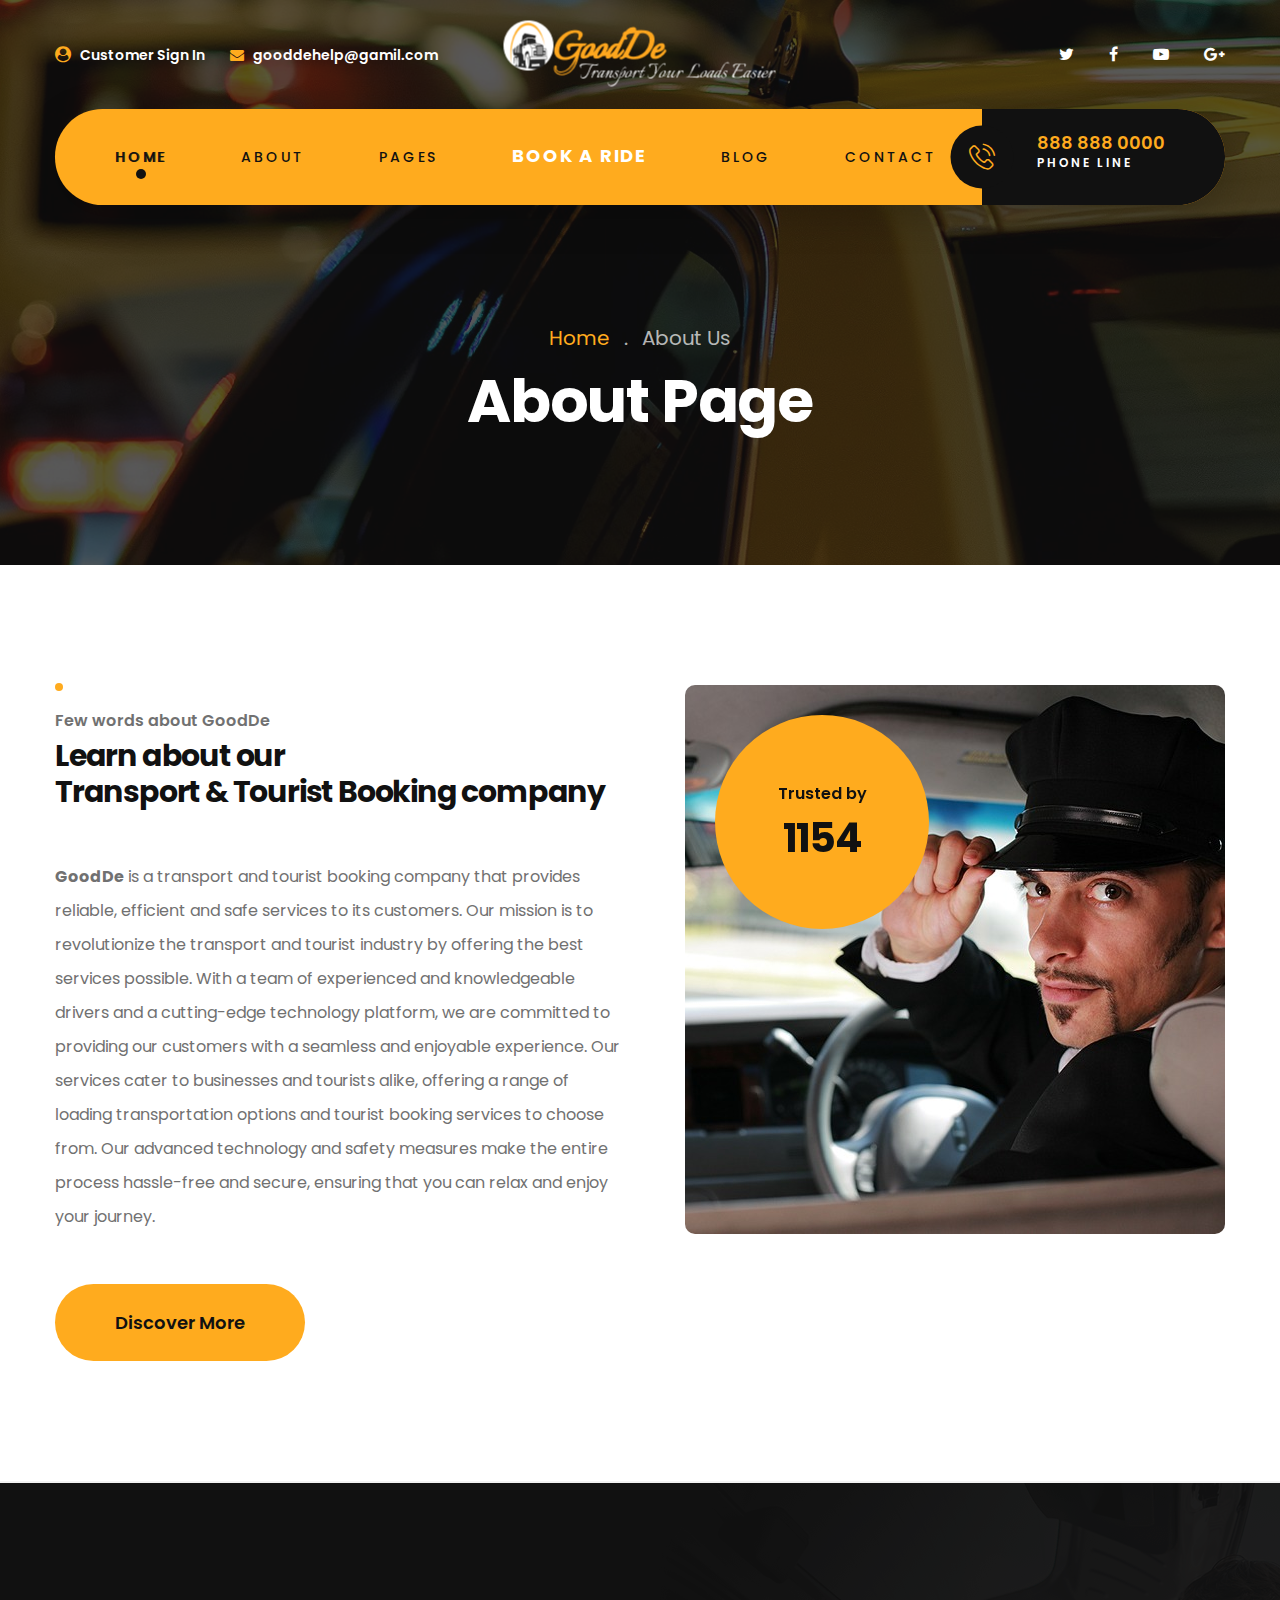
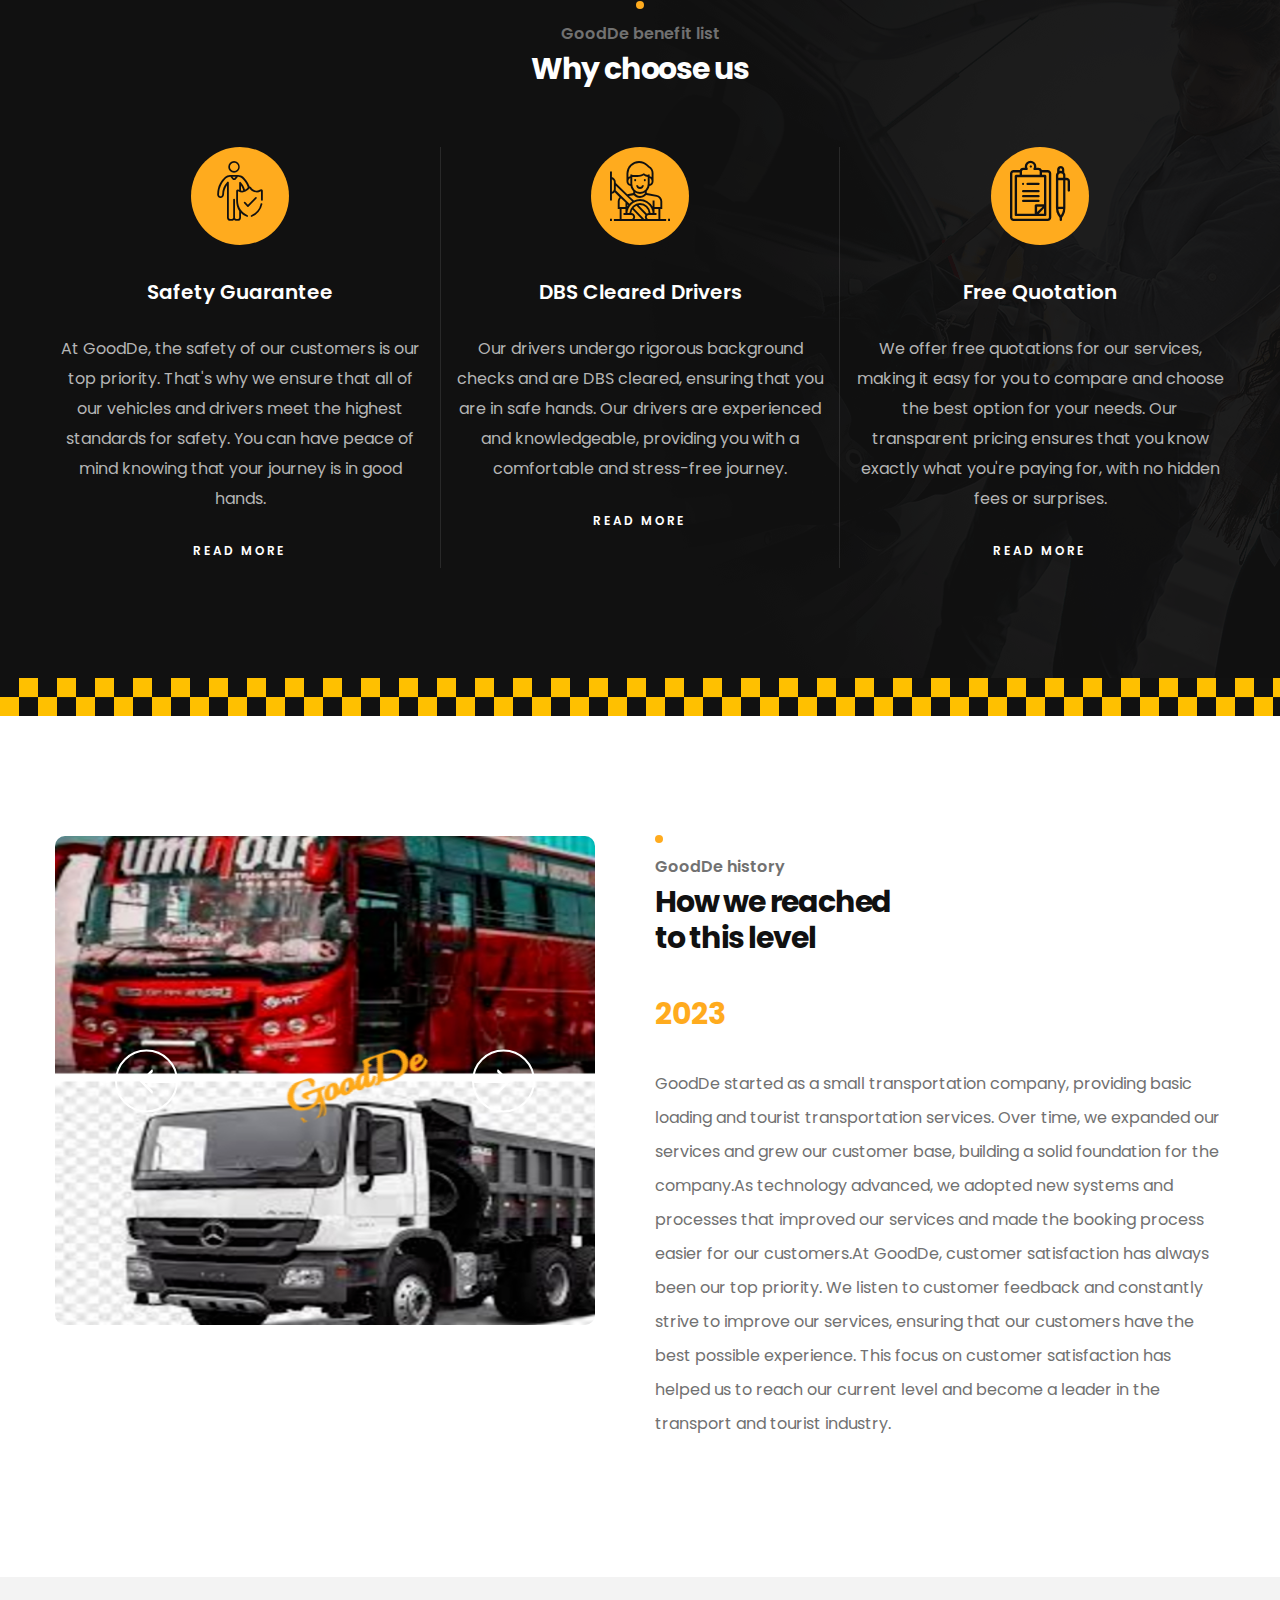
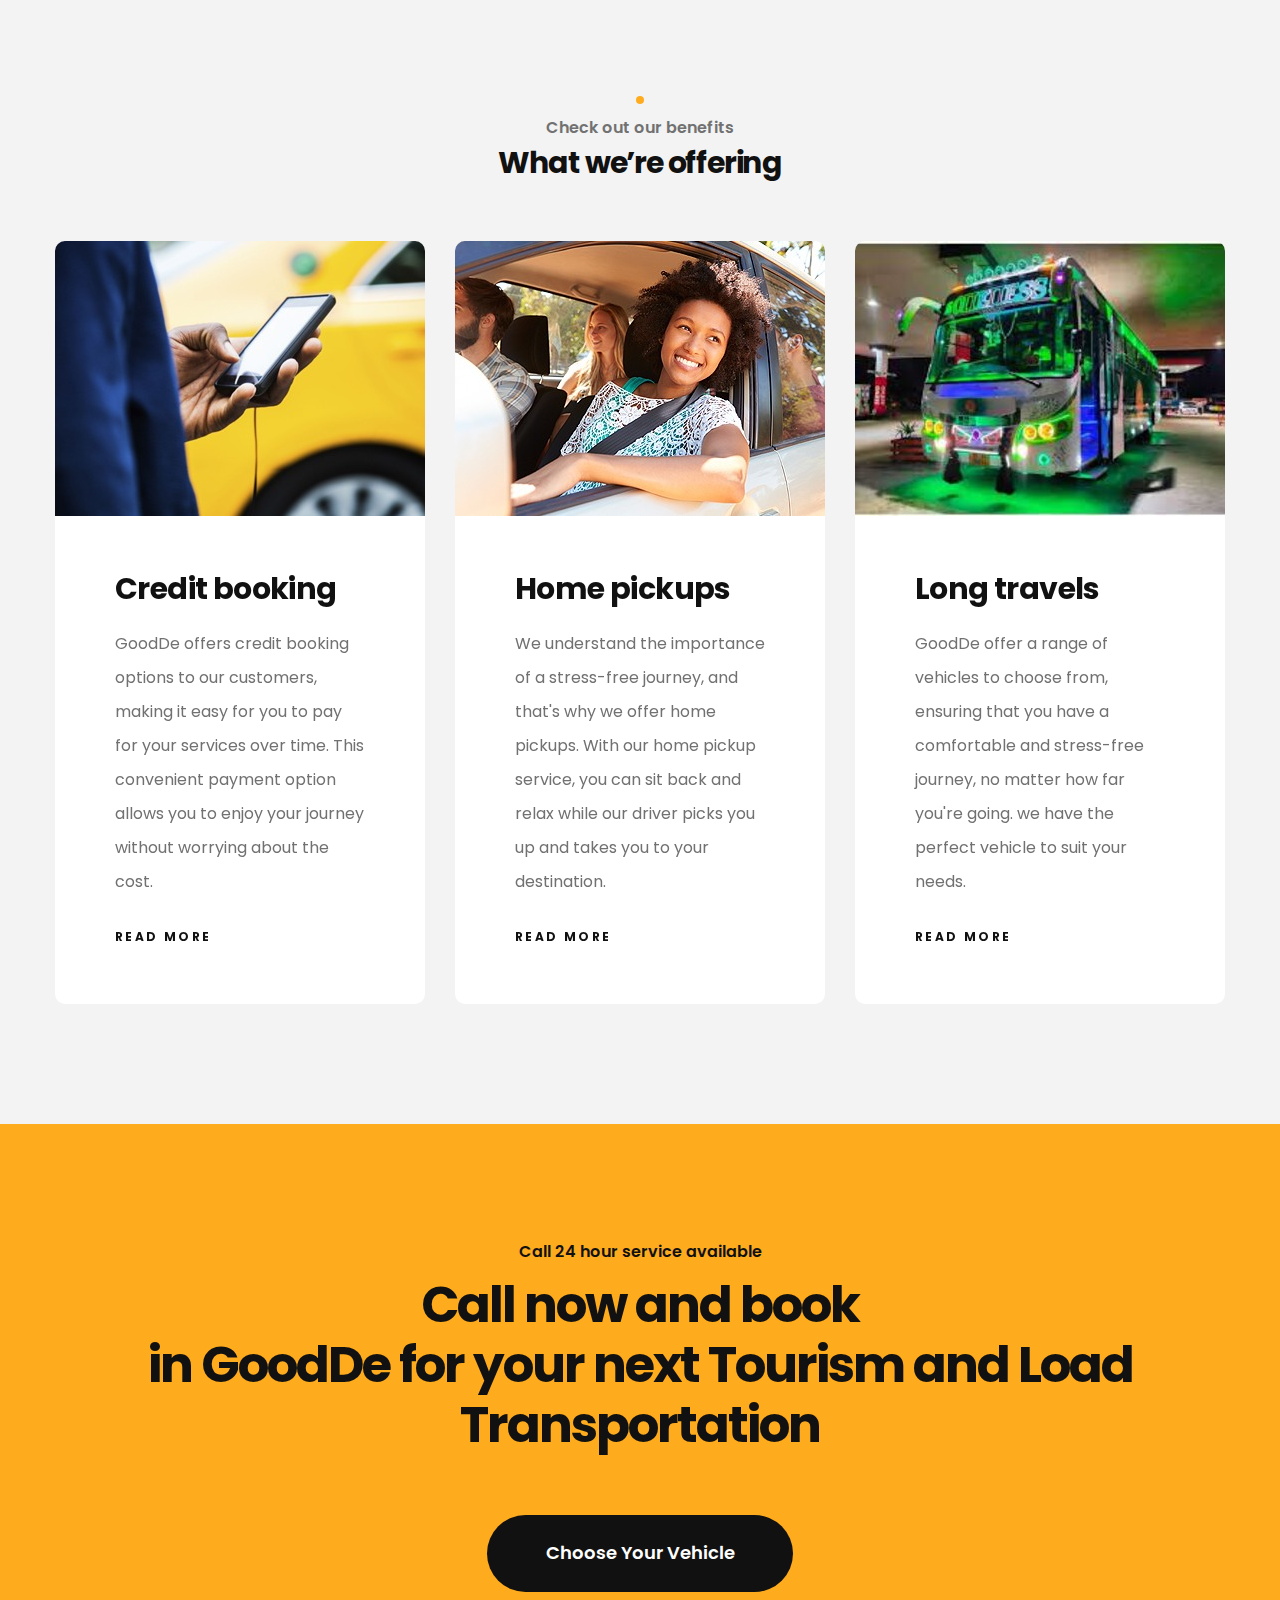
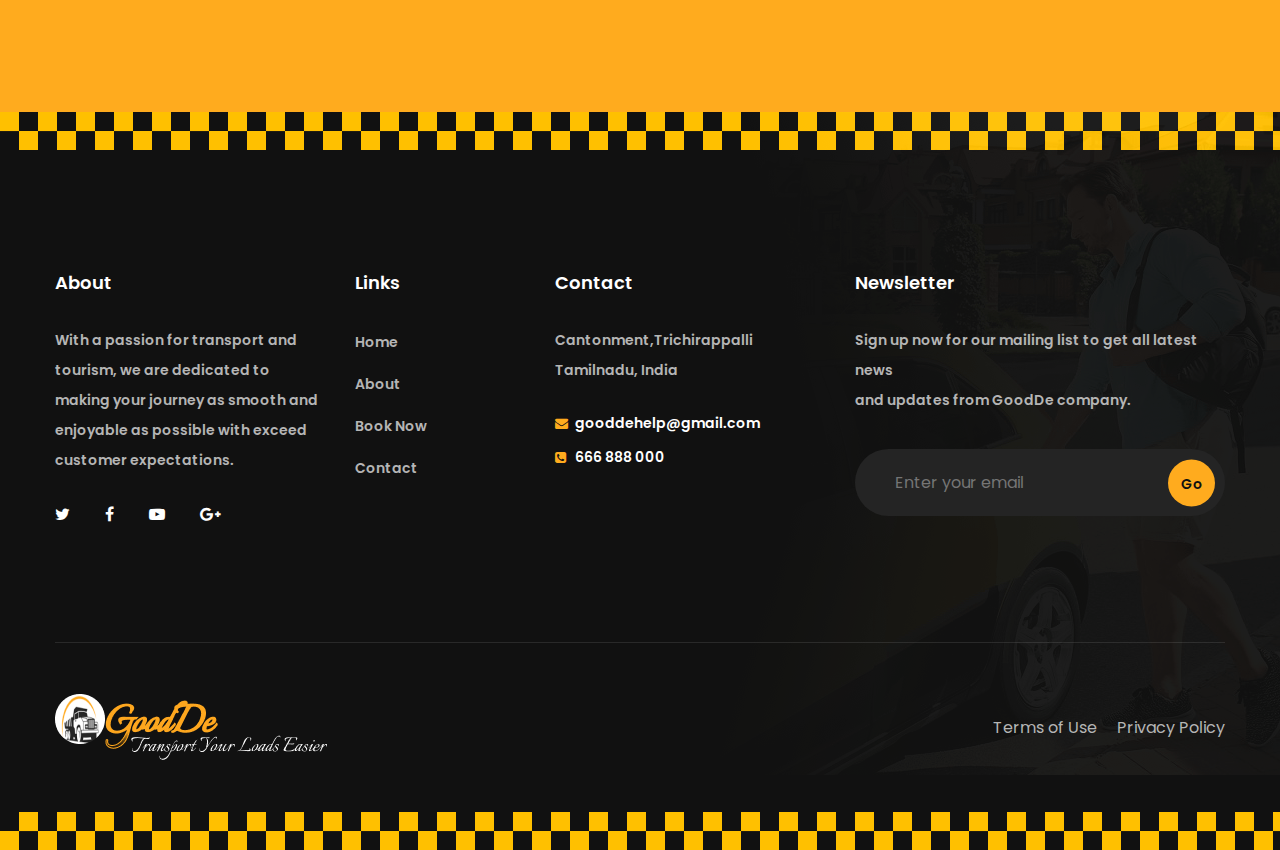
==== commit 6fd68dac: "complete website completed" ====
--- a/about.html
+++ b/about.html
@@ -92,7 +92,9 @@
           <div class="container">
             <div class="left-block">
               <a href="#"><i class="fa fa-user-circle"></i> Customer Sign In</a>
-              <a href="#"><i class="fa fa-envelope"></i> needhelp@conexi.com</a>
+              <a href="#"
+                ><i class="fa fa-envelope"></i> gooddehelp@gamil.com</a
+              >
             </div>
             <!-- /.left-block -->
             <div class="logo-block">
@@ -207,19 +209,27 @@
                 <div class="block-title">
                   <div class="dot-line"></div>
                   <!-- /.dot-line -->
-                  <p>Few words about conexi</p>
+                  <p>Few words about GoodDe</p>
                   <h2>
                     Learn about our <br />
-                    taxi company
+                    Transport & Tourist Booking company
                   </h2>
                 </div>
                 <!-- /.block-title text-center -->
                 <p>
-                  There are many variations of passages of lorem ipsum available
-                  but the majority have suffered alteration in some form by
-                  injected humour or random words which don't look even slightly
-                  believable. If you are going to use a passage of lorem ipsum
-                  you need to be sure there isn't anything embarrassing.
+                  <b>GoodDe</b> is a transport and tourist booking company that
+                  provides reliable, efficient and safe services to its
+                  customers. Our mission is to revolutionize the transport and
+                  tourist industry by offering the best services possible. With
+                  a team of experienced and knowledgeable drivers and a
+                  cutting-edge technology platform, we are committed to
+                  providing our customers with a seamless and enjoyable
+                  experience. Our services cater to businesses and tourists
+                  alike, offering a range of loading transportation options and
+                  tourist booking services to choose from. Our advanced
+                  technology and safety measures make the entire process
+                  hassle-free and secure, ensuring that you can relax and enjoy
+                  your journey.
                 </p>
                 <a href="#" class="about-btn">Discover More</a>
               </div>
@@ -254,55 +264,45 @@
       </section>
       <!-- /.about-style-two -->
       <hr class="style-one" />
-      <div class="brand-carousel-wrapper">
+
+      <!-- <div class="brand-carousel-wrapper">
         <div class="container">
           <div class="brand-carousel-one owl-theme owl-carousel">
             <div class="item">
               <img src="images/brand/brand-1-1.jpg" alt="Awesome Image" />
             </div>
-            <!-- /.item -->
             <div class="item">
               <img src="images/brand/brand-1-2.jpg" alt="Awesome Image" />
             </div>
-            <!-- /.item -->
             <div class="item">
               <img src="images/brand/brand-1-3.jpg" alt="Awesome Image" />
             </div>
-            <!-- /.item -->
             <div class="item">
               <img src="images/brand/brand-1-4.jpg" alt="Awesome Image" />
             </div>
-            <!-- /.item -->
             <div class="item">
               <img src="images/brand/brand-1-5.jpg" alt="Awesome Image" />
             </div>
-            <!-- /.item -->
             <div class="item">
               <img src="images/brand/brand-1-1.jpg" alt="Awesome Image" />
             </div>
-            <!-- /.item -->
             <div class="item">
               <img src="images/brand/brand-1-2.jpg" alt="Awesome Image" />
             </div>
-            <!-- /.item -->
             <div class="item">
               <img src="images/brand/brand-1-3.jpg" alt="Awesome Image" />
             </div>
-            <!-- /.item -->
             <div class="item">
               <img src="images/brand/brand-1-4.jpg" alt="Awesome Image" />
             </div>
-            <!-- /.item -->
             <div class="item">
               <img src="images/brand/brand-1-5.jpg" alt="Awesome Image" />
             </div>
-            <!-- /.item -->
-          </div>
-          <!-- /.brand-carousel-one -->
-        </div>
-        <!-- /.container -->
-      </div>
+          </div>
+        </div>
+      </div> -->
       <!-- /.brand-carousel-wrapper -->
+
       <section class="feature-style-one thm-black-bg">
         <img
           src="images/background/feature-bg-1-1.png"
@@ -313,7 +313,7 @@
           <div class="block-title text-center">
             <div class="dot-line"></div>
             <!-- /.dot-line -->
-            <p>Conexi benefit list</p>
+            <p>GoodDe benefit list</p>
             <h2 class="light">Why choose us</h2>
           </div>
           <!-- /.block-title text-center -->
@@ -326,9 +326,10 @@
                 <!-- /.icon-block -->
                 <h3><a href="#">Safety Guarantee</a></h3>
                 <p>
-                  Lorem ipsum dolor sit amet <br />
-                  cons adipisci elit vehicula est <br />
-                  non lac at quam.
+                  At GoodDe, the safety of our customers is our top priority.
+                  That's why we ensure that all of our vehicles and drivers meet
+                  the highest standards for safety. You can have peace of mind
+                  knowing that your journey is in good hands.
                 </p>
                 <a href="#" class="more-link">Read More</a>
               </div>
@@ -343,9 +344,10 @@
                 <!-- /.icon-block -->
                 <h3><a href="#">DBS Cleared Drivers</a></h3>
                 <p>
-                  Lorem ipsum dolor sit amet <br />
-                  cons adipisci elit vehicula est <br />
-                  non lac at quam.
+                  Our drivers undergo rigorous background checks and are DBS
+                  cleared, ensuring that you are in safe hands. Our drivers are
+                  experienced and knowledgeable, providing you with a
+                  comfortable and stress-free journey.
                 </p>
                 <a href="#" class="more-link">Read More</a>
               </div>
@@ -360,9 +362,10 @@
                 <!-- /.icon-block -->
                 <h3><a href="#">Free Quotation</a></h3>
                 <p>
-                  Lorem ipsum dolor sit amet <br />
-                  cons adipisci elit vehicula est <br />
-                  non lac at quam.
+                  We offer free quotations for our services, making it easy for
+                  you to compare and choose the best option for your needs. Our
+                  transparent pricing ensures that you know exactly what you're
+                  paying for, with no hidden fees or surprises.
                 </p>
                 <a href="#" class="more-link">Read More</a>
               </div>
@@ -384,7 +387,7 @@
                   <li class="slide-item">
                     <div class="image-block">
                       <img
-                        src="images/resources/history-1-1.jpg"
+                        src="images/resources/history-1-2.png"
                         alt="history image"
                       />
                     </div>
@@ -402,7 +405,7 @@
                   <li class="slide-item">
                     <div class="image-block">
                       <img
-                        src="images/resources/history-1-1.jpg"
+                        src="images/resources/history-1-3.png"
                         alt="history image"
                       />
                     </div>
@@ -427,7 +430,7 @@
                 <div class="block-title">
                   <div class="dot-line"></div>
                   <!-- /.dot-line -->
-                  <p>Conexi history</p>
+                  <p>GoodDe history</p>
                   <h2>
                     How we reached <br />
                     to this level
@@ -436,36 +439,42 @@
                 <!-- /.block-title -->
                 <div class="history-content history-content-one-pager">
                   <a href="#" class="pager-item active" data-slide-index="1">
-                    <h3>1987</h3>
+                    <h3>2023</h3>
                     <p>
-                      There are many variations of passages of lorem ipsum
-                      available but the majority have suffered alteration in
-                      some form by injected humour or random words which don't
-                      look even slightly believable. If you are going to use a
-                      passage of lorem ipsum you need to be sure there isn't
-                      anything embarrassing.
+                      GoodDe started as a small transportation company,
+                      providing basic loading and tourist transportation
+                      services. Over time, we expanded our services and grew our
+                      customer base, building a solid foundation for the
+                      company.As technology advanced, we adopted new systems and
+                      processes that improved our services and made the booking
+                      process easier for our customers.At GoodDe, customer
+                      satisfaction has always been our top priority. We listen
+                      to customer feedback and constantly strive to improve our
+                      services, ensuring that our customers have the best
+                      possible experience. This focus on customer satisfaction
+                      has helped us to reach our current level and become a
+                      leader in the transport and tourist industry.
                     </p>
                   </a>
                   <a href="#" class="pager-item" data-slide-index="2">
-                    <h3>2009</h3>
+                    <!-- <h3>2009</h3> -->
                     <p>
-                      There are many variations of passages of lorem ipsum
-                      available but the majority have suffered alteration in
-                      some form by injected humour or random words which don't
-                      look even slightly believable. If you are going to use a
-                      passage of lorem ipsum you need to be sure there isn't
-                      anything embarrassing.
+                      From the beginning, we have placed a strong emphasis on
+                      safety, and we have always ensured that our vehicles and
+                      drivers meet the highest standards. Today, safety remains
+                      a top priority, and we continue to implement the latest
+                      safety measures to ensure the well-being of our customers.
                     </p>
                   </a>
                   <a href="#" class="pager-item" data-slide-index="3">
-                    <h3>2019</h3>
+                    <!-- <h3>2019</h3> -->
                     <p>
-                      There are many variations of passages of lorem ipsum
-                      available but the majority have suffered alteration in
-                      some form by injected humour or random words which don't
-                      look even slightly believable. If you are going to use a
-                      passage of lorem ipsum you need to be sure there isn't
-                      anything embarrassing.
+                      Over the years, we have expanded our services to cater to
+                      a wider range of customers and destinations, offering both
+                      loading transportation and tourist booking services. Our
+                      commitment to providing top-notch services has helped us
+                      reach a wider customer base and become the company we are
+                      today.
                     </p>
                   </a>
                 </div>
@@ -503,8 +512,10 @@
                 <div class="text-block">
                   <h3><a href="#">Credit booking</a></h3>
                   <p>
-                    There are many van of pasage of suffer alteration lipsum is
-                    simply free text.
+                    GoodDe offers credit booking options to our customers,
+                    making it easy for you to pay for your services over time.
+                    This convenient payment option allows you to enjoy your
+                    journey without worrying about the cost.
                   </p>
                   <a href="#" class="more-link">Read More</a>
                 </div>
@@ -526,8 +537,10 @@
                 <div class="text-block">
                   <h3><a href="#">Home pickups</a></h3>
                   <p>
-                    There are many van of pasage of suffer alteration lipsum is
-                    simply free text.
+                    We understand the importance of a stress-free journey, and
+                    that's why we offer home pickups. With our home pickup
+                    service, you can sit back and relax while our driver picks
+                    you up and takes you to your destination.
                   </p>
                   <a href="#" class="more-link">Read More</a>
                 </div>
@@ -549,8 +562,10 @@
                 <div class="text-block">
                   <h3><a href="#">Long travels</a></h3>
                   <p>
-                    There are many van of pasage of suffer alteration lipsum is
-                    simply free text.
+                    GoodDe offer a range of vehicles to choose from, ensuring
+                    that you have a comfortable and stress-free journey, no
+                    matter how far you're going. we have the perfect vehicle to
+                    suit your needs.
                   </p>
                   <a href="#" class="more-link">Read More</a>
                 </div>
@@ -570,9 +585,9 @@
           <p>Call 24 hour service available</p>
           <h3>
             Call now and book <br />
-            our taxi for your next ride
+            in GoodDe for your next Tourism and Load Transportation
           </h3>
-          <a href="taxi.html" class="cta-btn">Choose Your Taxi</a>
+          <a href="taxi.html" class="cta-btn">Choose Your Vehicle</a>
         </div>
         <!-- /.container -->
       </section>
@@ -593,9 +608,9 @@
                   </div>
                   <!-- /.widget-title -->
                   <p>
-                    There are many vari of pass of lorem ipsum availab but the
-                    majority have suffered in some form by injected humour or
-                    words
+                    With a passion for transport and tourism, we are dedicated
+                    to making your journey as smooth and enjoyable as possible
+                    with exceed customer expectations.
                   </p>
                   <div class="social-block">
                     <a href="#"><i class="fa fa-twitter"></i></a>
@@ -615,11 +630,12 @@
                   </div>
                   <!-- /.widget-title -->
                   <ul class="link-lists">
+                    <li><a href="index.html">Home</a></li>
                     <li><a href="#">About</a></li>
-                    <li><a href="#">Get a Taxi</a></li>
-                    <li><a href="#">Our Reviews</a></li>
-                    <li><a href="#">Latest News</a></li>
-                    <li><a href="#">Contact</a></li>
+                    <li><a href="book-ride.html">Book Now</a></li>
+                    <!-- <li><a href="#">Our Reviews</a></li> -->
+                    <!-- <li><a href="#">Latest News</a></li> -->
+                    <li><a href="contact.html">Contact</a></li>
                   </ul>
                 </div>
                 <!-- /.footer-widget -->
@@ -632,11 +648,11 @@
                   </div>
                   <!-- /.widget-title -->
                   <p>
-                    86 Road Broklyn Street, 600 <br />
-                    New York, USA
+                    Cantonment,Trichirappalli<br />
+                    Tamilnadu, India
                   </p>
                   <ul class="contact-infos">
-                    <li><i class="fa fa-envelope"></i> needhelp@conexi.com</li>
+                    <li><i class="fa fa-envelope"></i> gooddehelp@gmail.com</li>
                     <li><i class="fa fa-phone-square"></i> 666 888 000</li>
                   </ul>
                   <!-- /.contact-infos -->
@@ -653,7 +669,7 @@
                   <p>
                     Sign up now for our mailing list to get all latest news
                     <br />
-                    and updates from conexi company.
+                    and updates from GoodDe company.
                   </p>
                   <form action="#" class="subscribe-form">
                     <input
@@ -680,7 +696,7 @@
                 <a href="index.html" class="footer-logo"
                   ><img src="images/resources/logo-1-1.png" alt="Awesome Image"
                 /></a>
-                <span>&copy; 2020 <a href="#">Tonatheme.com</a></span>
+                <!-- <span>&copy; 2020 <a href="#">Tonatheme.com</a></span> -->
               </div>
               <!-- /.left-block -->
               <div class="right-block">
--- a/css/style.css
+++ b/css/style.css
@@ -432,7 +432,7 @@
 #booking {
   font-size: 18px !important;
   letter-spacing: 0.1em;
-  text-shadow: 0px 2px white;
+  color: white;
 }
 .header-navigation ul.navigation-box > li > a:before {
   content: "";
@@ -1456,7 +1456,7 @@
   line-height: 1em;
 }
 .cta-style-one h3 {
-  font-size: 60px;
+  font-size: 50px;
   font-weight: 700;
   letter-spacing: -0.04em;
   margin-top: 15px;
@@ -2584,6 +2584,17 @@
   display: none;
   -webkit-appearance: none;
 }
+input[type="file"]::-webkit-file-upload-button {
+  visibility: hidden;
+}
+input[type="file"] {
+  cursor: pointer;
+}
+
+.book-ride-one h2 {
+  color: #fff !important;
+}
+
 /*
 * 10. about styles
 */
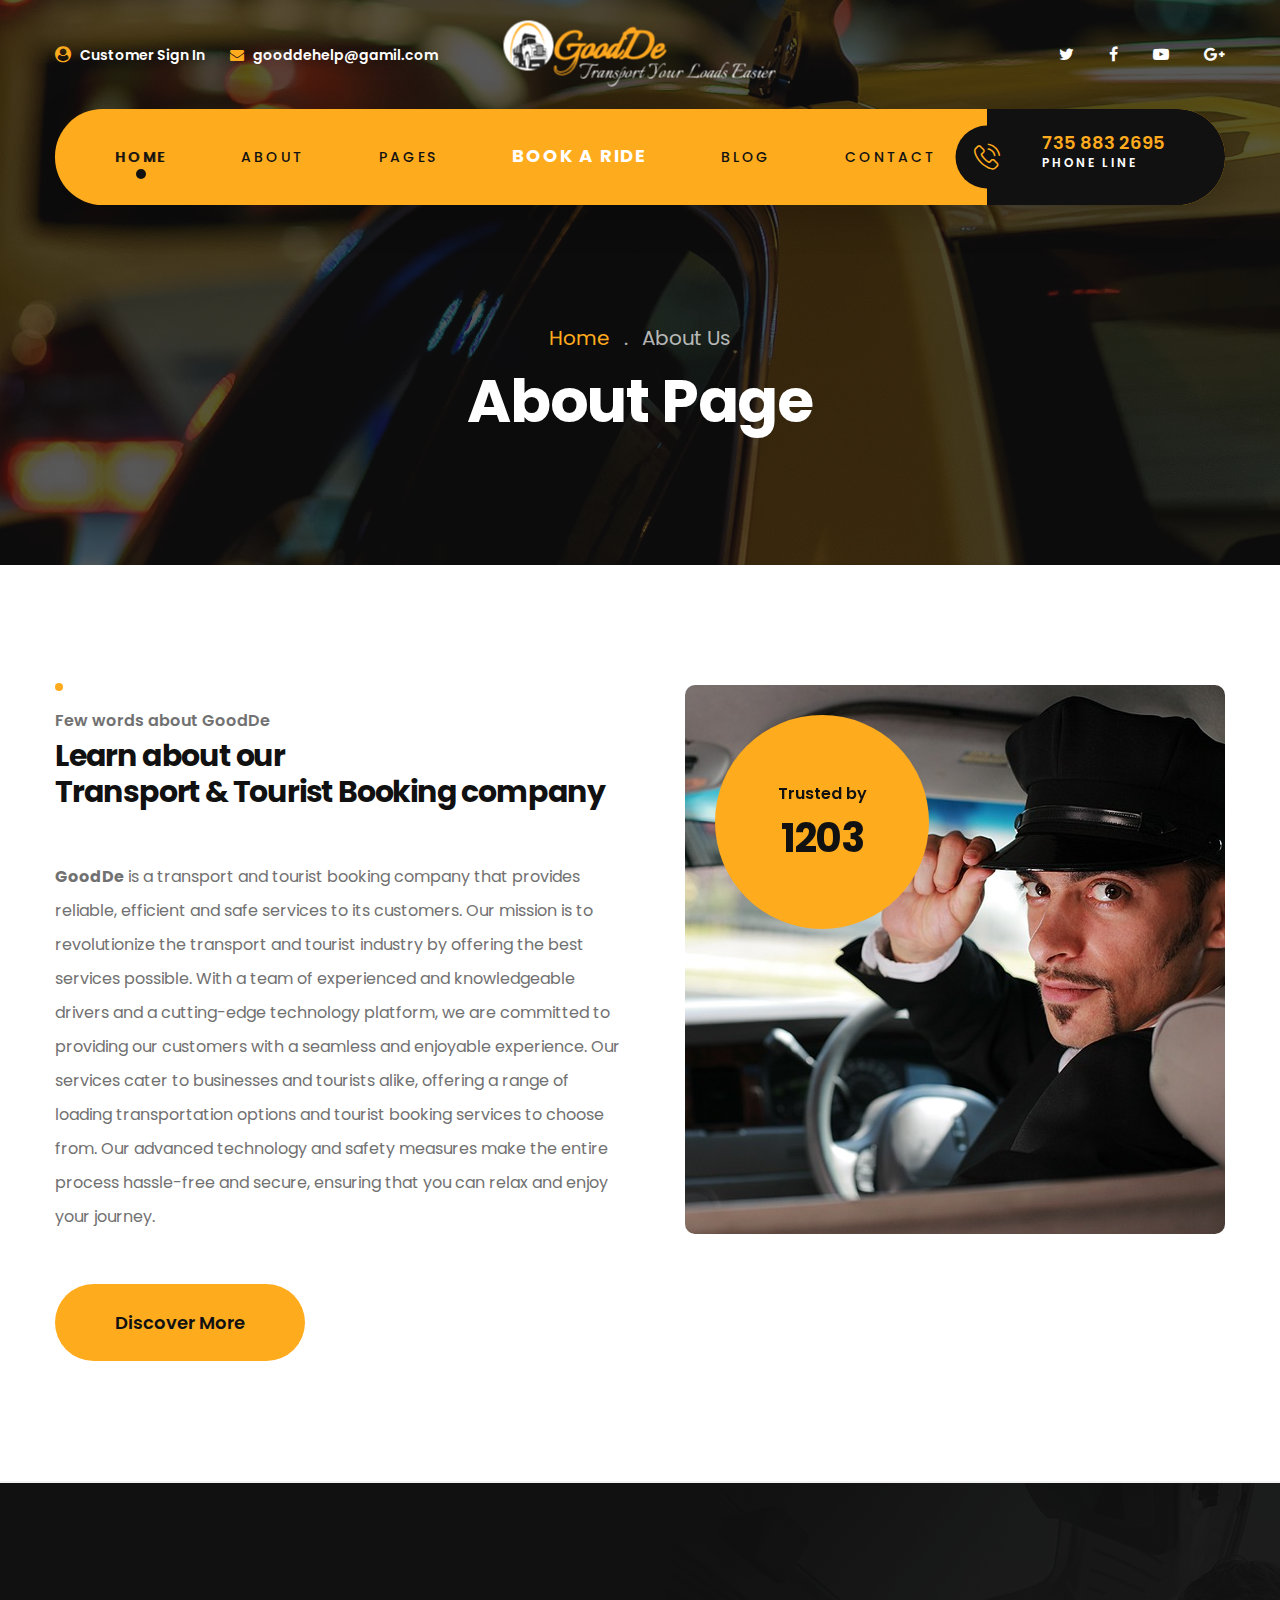
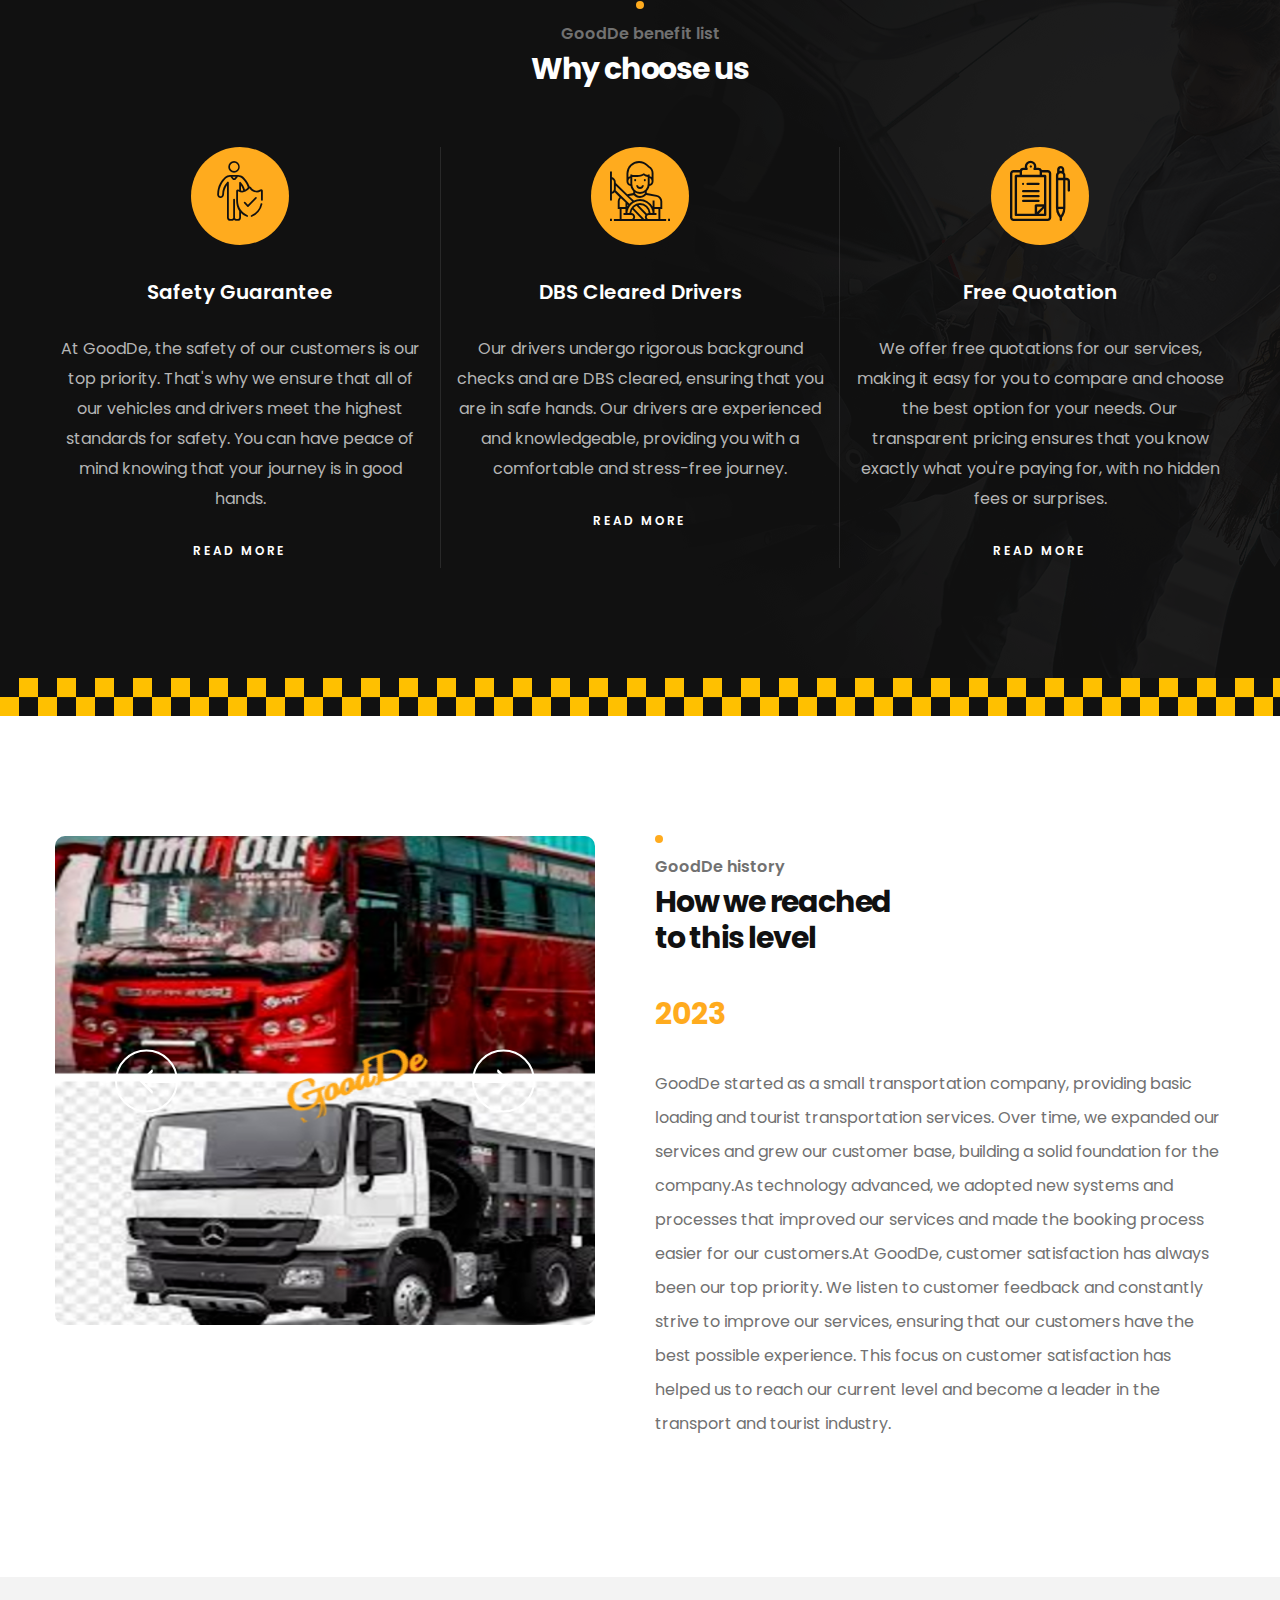
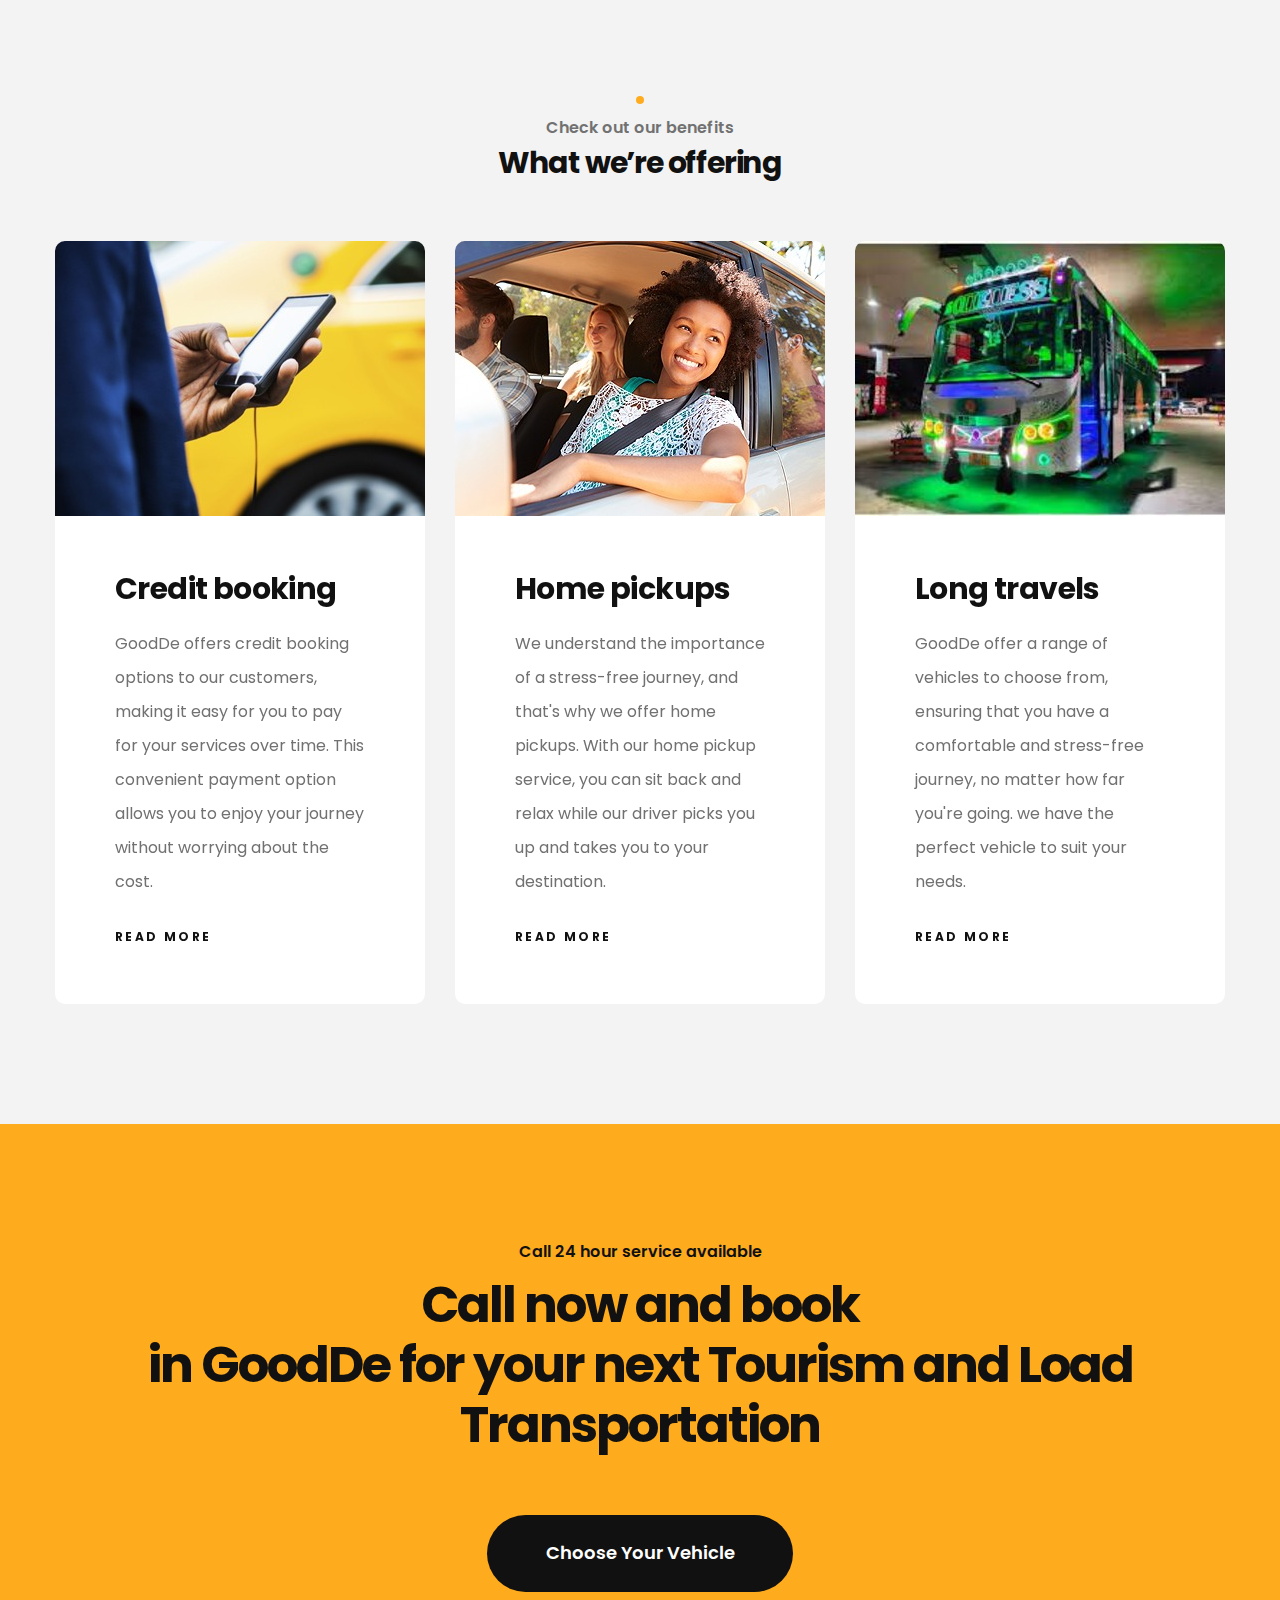
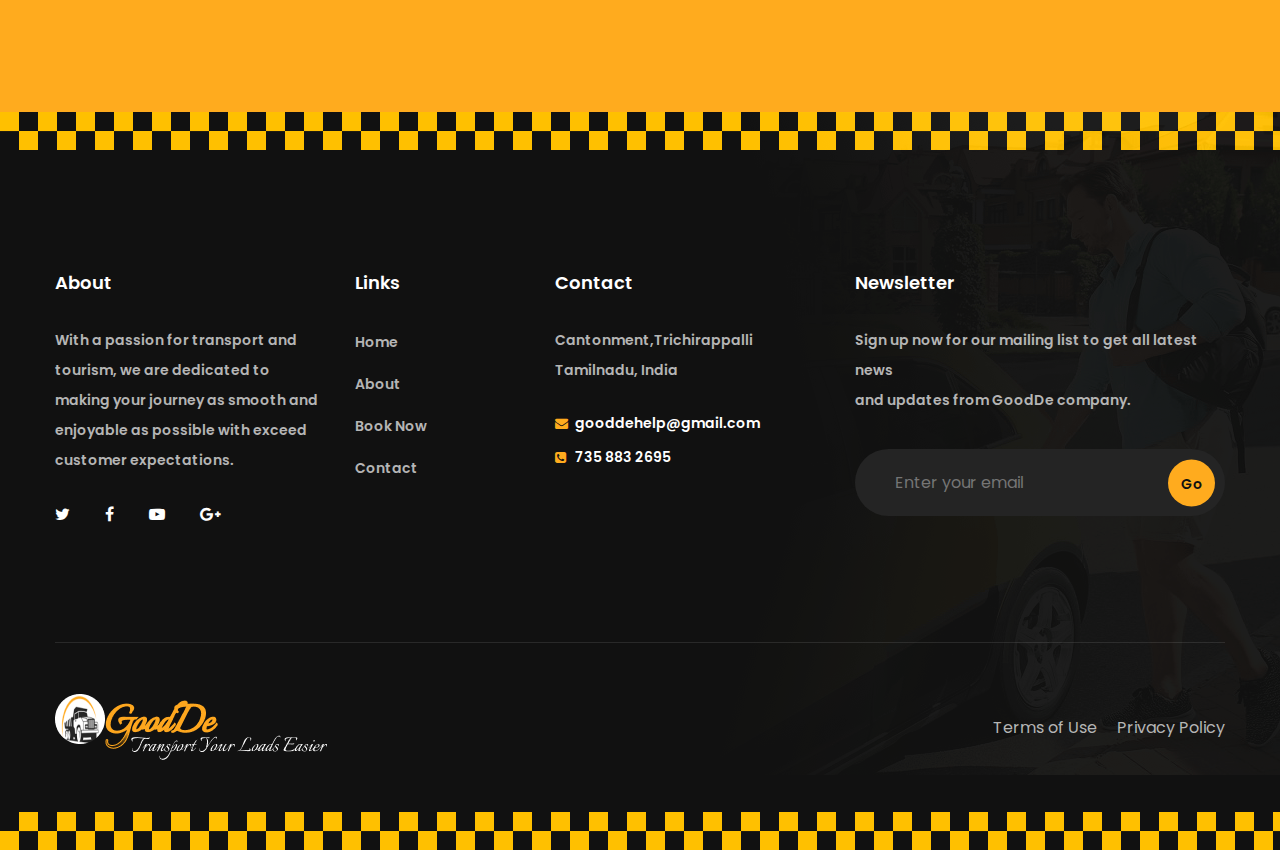
==== commit d4fadcaa: "site completed and hosted" ====
--- a/about.html
+++ b/about.html
@@ -172,12 +172,12 @@
             </div>
             <!-- /.navbar-collapse -->
             <div class="right-side-box">
-              <a href="callto:888-888-0000" class="contact-btn-block">
+              <a href="tel:+917358832695" class="contact-btn-block">
                 <span class="icon-block">
                   <i class="conexi-icon-phone-call"></i>
                 </span>
                 <span class="text-block">
-                  888 888 0000
+                  735 883 2695
                   <span class="tag-line">Phone line</span>
                 </span>
               </a>
@@ -653,7 +653,7 @@
                   </p>
                   <ul class="contact-infos">
                     <li><i class="fa fa-envelope"></i> gooddehelp@gmail.com</li>
-                    <li><i class="fa fa-phone-square"></i> 666 888 000</li>
+                    <li><i class="fa fa-phone-square"></i> 735 883 2695</li>
                   </ul>
                   <!-- /.contact-infos -->
                 </div>
